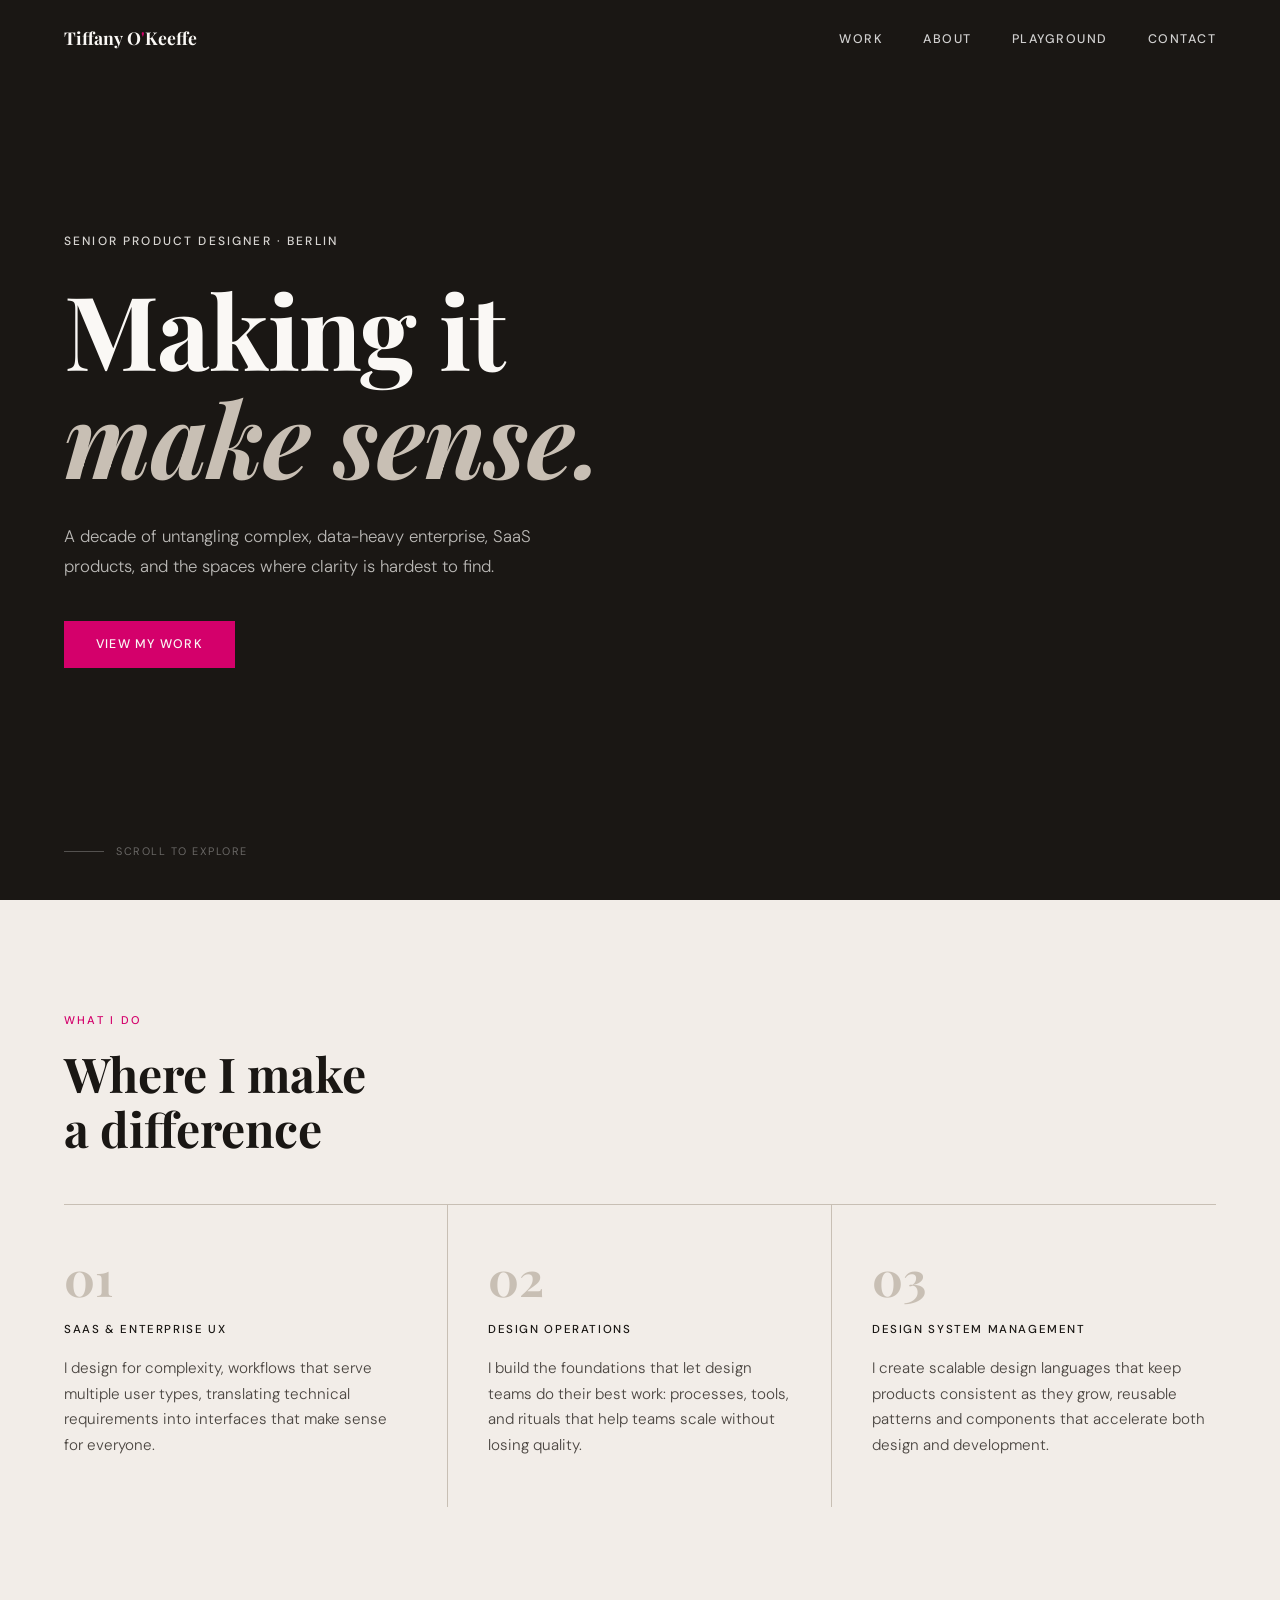
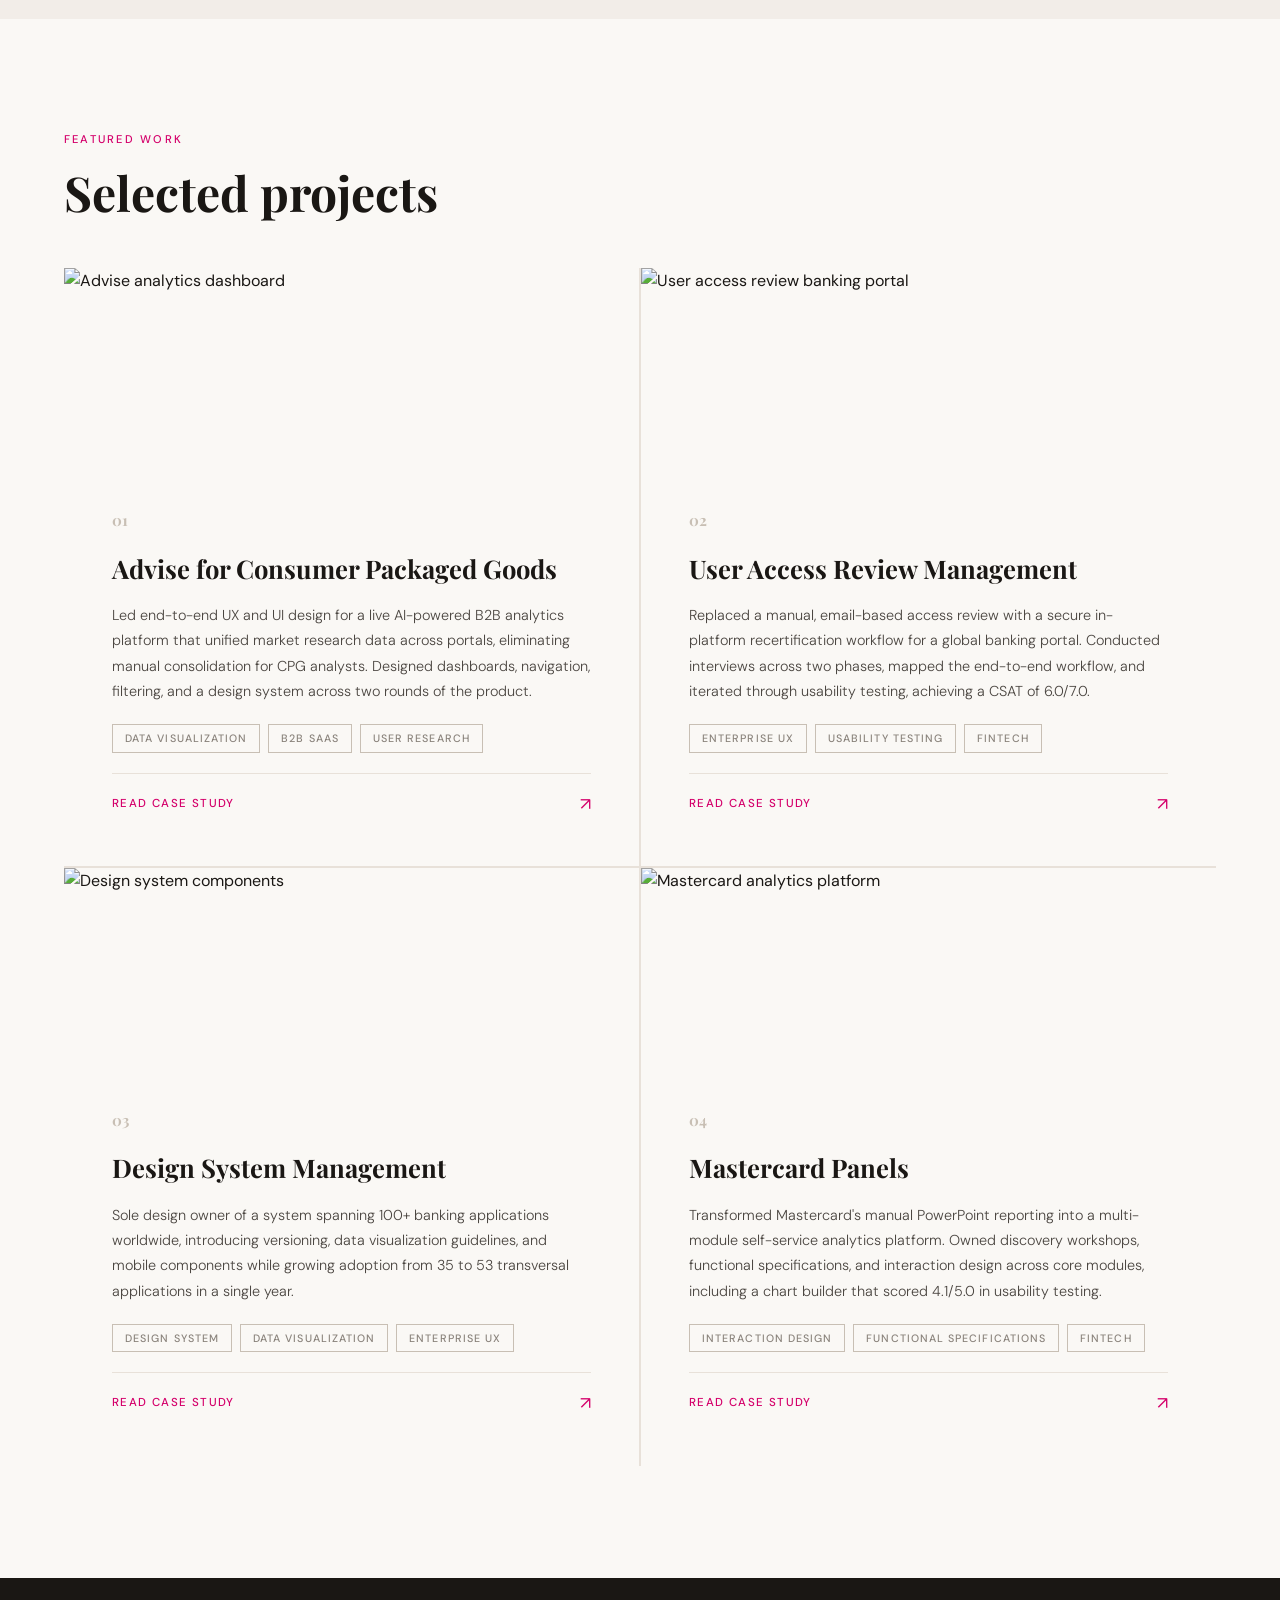
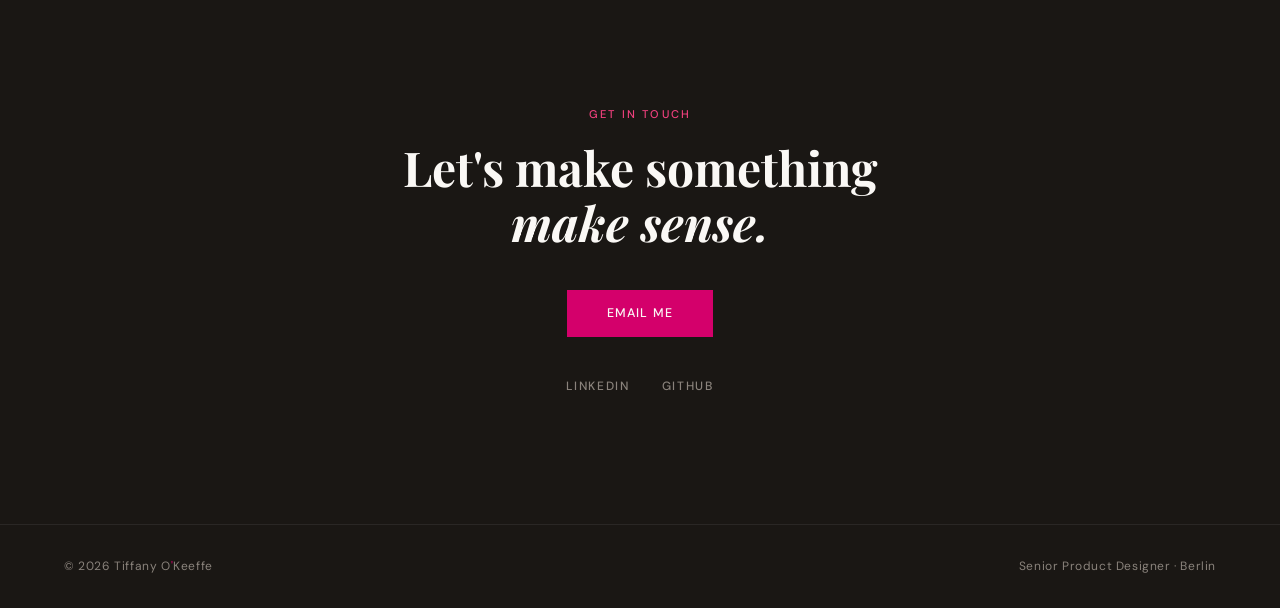
==== index.html @ 88d94d85 "Add files via upload parent level pages" ====
<!DOCTYPE html>
<html lang="en">
<head>
  <meta charset="UTF-8" />
  <meta name="viewport" content="width=device-width, initial-scale=1.0" />
  <title>Tiffany O'Keeffe | Senior Product Designer</title>
  <meta name="description" content="Senior Product Designer based in Berlin. A decade of untangling complex enterprise and SaaS products , fintech, design systems, and enterprise UX." />
  <meta name="keywords" content="product designer, UX designer, Berlin, fintech, design systems, enterprise UX, SaaS" />

  <link rel="preconnect" href="https://fonts.googleapis.com" />
  <link rel="preconnect" href="https://fonts.gstatic.com" crossorigin />
  <link href="https://fonts.googleapis.com/css2?family=Playfair+Display:ital,wght@0,700;1,700&family=DM+Sans:wght@300;400;500&display=swap" rel="stylesheet" />

  <style>
    :root {
      --greige: #f2ede8;
      --greige-mid: #e8e1d9;
      --greige-dark: #c8bfb4;
      --ink: #1a1714;
      --ink-soft: #4a4540;
      --ink-muted: #8a837c;
      --pink: #d4006b;
      --pink-dark: #b3005a;
      --pink-light: #f0407e;
      --white: #faf8f5;
    }

    *, *::before, *::after { box-sizing: border-box; margin: 0; padding: 0; }
    html { scroll-behavior: smooth; }

    body {
      font-family: 'DM Sans', sans-serif;
      background: var(--white);
      color: var(--ink);
      font-size: 16px;
      line-height: 1.6;
      overflow-x: hidden;
    }

    /* NAV */
    nav {
      position: fixed;
      top: 0; left: 0; right: 0;
      z-index: 100;
      display: flex;
      justify-content: space-between;
      align-items: center;
      padding: 1.5rem 4rem;
      transition: background 0.4s ease, padding 0.4s ease, border-color 0.4s ease;
    }
    nav.scrolled {
      background: rgba(250, 248, 245, 0.95);
      backdrop-filter: blur(12px);
      padding: 1rem 4rem;
      border-bottom: 1px solid var(--greige-mid);
    }
    .nav-logo {
      font-family: 'Playfair Display', serif;
      font-size: 1.1rem;
      font-weight: 700;
      color: var(--white);
      text-decoration: none;
      transition: color 0.4s ease;
    }
    nav.scrolled .nav-logo { color: var(--ink); }
    .nav-links { display: flex; gap: 2.5rem; list-style: none; }
    .nav-links a {
      font-size: 0.78rem;
      font-weight: 500;
      letter-spacing: 0.12em;
      text-transform: uppercase;
      color: rgba(255,255,255,0.8);
      text-decoration: none;
      transition: color 0.4s ease;
    }
    nav.scrolled .nav-links a { color: var(--ink-soft); }
    .nav-links a:hover { color: var(--pink) !important; }

    /* HERO */
    .hero {
      position: relative;
      height: 100vh;
      min-height: 600px;
      display: flex;
      align-items: center;
      overflow: hidden;
    }
    .hero { background: #1a1714; }
    .hero-content {
      position: relative;
      z-index: 2;
      padding: 0 4rem;
      max-width: 900px;
    }
    .hero-eyebrow {
      font-size: 0.75rem;
      font-weight: 500;
      letter-spacing: 0.18em;
      text-transform: uppercase;
      color: rgba(250, 248, 245, 0.85);
      margin-bottom: 1.5rem;
      opacity: 0;
      animation: fadeUp 0.8s ease 0.3s forwards;
    }
    .hero-title {
      font-family: 'Playfair Display', serif;
      font-size: clamp(3.5rem, 8vw, 7rem);
      font-weight: 700;
      line-height: 1.05;
      color: var(--white);
      letter-spacing: -0.01em;
      margin-bottom: 2rem;
      opacity: 0;
      animation: fadeUp 0.8s ease 0.5s forwards;
    }
    .hero-title em { font-style: italic; color: var(--greige-dark); }
    .hero-subtitle {
      font-size: 1.05rem;
      font-weight: 300;
      color: rgba(250, 248, 245, 0.72);
      max-width: 520px;
      line-height: 1.75;
      opacity: 0;
      animation: fadeUp 0.8s ease 0.7s forwards;
    }
    .hero-cta {
      display: inline-block;
      margin-top: 2.5rem;
      padding: 0.85rem 2rem;
      background: var(--pink);
      color: var(--white);
      font-size: 0.78rem;
      font-weight: 500;
      letter-spacing: 0.1em;
      text-transform: uppercase;
      text-decoration: none;
      transition: background 0.2s ease, transform 0.2s ease;
      opacity: 0;
      animation: fadeUp 0.8s ease 0.9s forwards;
    }
    .hero-cta:hover { background: var(--pink-dark); transform: scale(1.02); }
    .hero-scroll {
      position: absolute;
      bottom: 2.5rem;
      left: 4rem;
      z-index: 2;
      display: flex;
      align-items: center;
      gap: 0.75rem;
      font-size: 0.68rem;
      letter-spacing: 0.14em;
      text-transform: uppercase;
      color: rgba(255,255,255,0.35);
      opacity: 0;
      animation: fadeIn 1s ease 1.4s forwards;
    }
    .hero-scroll::before {
      content: '';
      display: block;
      width: 40px;
      height: 1px;
      background: rgba(255,255,255,0.25);
    }

    /* SHARED */
    .section-label {
      font-size: 0.7rem;
      font-weight: 500;
      letter-spacing: 0.2em;
      text-transform: uppercase;
      color: var(--pink);
      margin-bottom: 1rem;
    }
    .section-title {
      font-family: 'Playfair Display', serif;
      font-size: clamp(2rem, 4vw, 3rem);
      font-weight: 700;
      line-height: 1.15;
      color: var(--ink);
      margin-bottom: 3rem;
    }

    /* SERVICES */
    .services { background: var(--greige); padding: 7rem 4rem; }
    .services-inner { max-width: 1200px; margin: 0 auto; }
    .services-grid {
      display: grid;
      grid-template-columns: repeat(3, 1fr);
      border-top: 1px solid var(--greige-dark);
    }
    .service-item {
      padding: 3rem 2.5rem 3rem 0;
      border-right: 1px solid var(--greige-dark);
    }
    .service-item:last-child { border-right: none; padding-right: 0; }
    .service-item:not(:first-child) { padding-left: 2.5rem; }
    .service-number {
      font-family: 'Playfair Display', serif;
      font-size: 3rem;
      font-weight: 700;
      color: var(--greige-dark);
      line-height: 1;
      margin-bottom: 1.25rem;
    }
    .service-name {
      font-size: 0.72rem;
      font-weight: 500;
      letter-spacing: 0.14em;
      text-transform: uppercase;
      color: var(--ink);
      margin-bottom: 1rem;
    }
    .service-desc {
      font-size: 0.95rem;
      color: var(--ink-soft);
      line-height: 1.7;
      font-weight: 300;
    }

    .cs-image {
      width: 100%;
      height: 220px;
      overflow: hidden;
      margin: -3rem -3rem 0 -3rem;
      width: calc(100% + 6rem);
    }
    .cs-image img {
      width: 100%;
      height: 100%;
      object-fit: cover;
      display: block;
      transition: transform 0.5s ease;
    }
    .case-study:hover .cs-image img { transform: scale(1.04); }

    /* WORK */
    .work { background: var(--white); padding: 7rem 4rem; }
    .work-inner { max-width: 1200px; margin: 0 auto; }
    .work-grid {
      display: grid;
      grid-template-columns: repeat(2, 1fr);
      gap: 2px;
      background: var(--greige-mid);
    }
    .case-study {
      background: var(--white);
      padding: 3rem;
      display: flex;
      flex-direction: column;
      gap: 1.25rem;
      text-decoration: none;
      color: inherit;
      opacity: 0;
      transform: translateY(28px);
      transition: opacity 0.55s ease, transform 0.55s ease, background 0.25s ease;
    }
    .case-study.visible { opacity: 1; transform: translateY(0); }
    .case-study:hover { background: var(--greige); }
    .case-study:hover .cs-arrow { transform: translate(4px, -4px); }
    .cs-index {
      font-family: 'Playfair Display', serif;
      font-size: 0.95rem;
      color: var(--greige-dark);
      font-weight: 700;
    }
    .cs-title {
      font-family: 'Playfair Display', serif;
      font-size: 1.6rem;
      font-weight: 700;
      line-height: 1.2;
      color: var(--ink);
    }
    .cs-desc {
      font-size: 0.9rem;
      color: var(--ink-soft);
      line-height: 1.75;
      font-weight: 300;
      flex: 1;
    }
    .cs-tags { display: flex; flex-wrap: wrap; gap: 0.5rem; }
    .cs-tag {
      font-size: 0.67rem;
      font-weight: 500;
      letter-spacing: 0.1em;
      text-transform: uppercase;
      color: var(--ink-muted);
      border: 1px solid var(--greige-dark);
      padding: 0.3rem 0.75rem;
    }
    .cs-footer {
      display: flex;
      justify-content: space-between;
      align-items: center;
      padding-top: 1rem;
      border-top: 1px solid var(--greige-mid);
    }
    .cs-cta {
      font-size: 0.72rem;
      font-weight: 500;
      letter-spacing: 0.12em;
      text-transform: uppercase;
      color: var(--pink);
    }
    .cs-arrow {
      font-size: 1.1rem;
      color: var(--pink);
      transition: transform 0.2s ease;
    }

    /* CONTACT */
    .contact {
      background: var(--ink);
      color: var(--white);
      text-align: center;
      padding: 8rem 4rem;
    }
    .contact .section-label { color: var(--pink-light); }
    .contact .section-title { color: var(--white); max-width: 600px; margin: 1rem auto 2.5rem; }
    .contact-btn {
      display: inline-block;
      padding: 0.85rem 2.5rem;
      background: var(--pink);
      color: var(--white);
      font-size: 0.78rem;
      font-weight: 500;
      letter-spacing: 0.1em;
      text-transform: uppercase;
      text-decoration: none;
      margin: 0 auto 2.5rem;
      display: block;
      width: fit-content;
      transition: background 0.2s ease, transform 0.2s ease;
    }
    .contact-btn:hover { background: var(--pink-dark); transform: scale(1.02); }
    .contact-links { display: flex; justify-content: center; gap: 2rem; }
    .contact-link {
      font-size: 0.75rem;
      font-weight: 500;
      letter-spacing: 0.14em;
      text-transform: uppercase;
      color: var(--ink-muted);
      text-decoration: none;
      transition: color 0.2s;
    }
    .contact-link:hover { color: var(--pink); }

    /* FOOTER */
    footer {
      background: var(--ink);
      border-top: 1px solid rgba(255,255,255,0.07);
      padding: 2rem 4rem;
      display: flex;
      justify-content: space-between;
      align-items: center;
    }
    footer p { font-size: 0.75rem; color: var(--ink-muted); letter-spacing: 0.05em; }

    /* ANIMATIONS */
    @keyframes fadeUp {
      from { opacity: 0; transform: translateY(24px); }
      to   { opacity: 1; transform: translateY(0); }
    }
    @keyframes fadeIn {
      from { opacity: 0; }
      to   { opacity: 1; }
    }

    /* RESPONSIVE */
    @media (max-width: 900px) {
      .hero-image img, .hero-image video { height: 280px; object-fit: cover; }
      .img-grid-2,
      .img-grid-3,
      .project-img-side { grid-template-columns: 1fr !important; }

      nav { padding: 1.25rem 2rem; background: rgba(250,248,245,0.97); }
      nav .nav-logo { color: var(--ink) !important; }
      nav .nav-hamburger span { background: var(--ink) !important; }
      nav.scrolled { padding: 0.9rem 2rem; }
      .hero-content { padding: 0 2rem; }
      .hero-scroll { left: 2rem; }
      .services { padding: 5rem 2rem; }
      .services-grid { grid-template-columns: 1fr; }
      .service-item { border-right: none; border-bottom: 1px solid var(--greige-dark); padding: 2.5rem 0; }
      .service-item:not(:first-child) { padding-left: 0; }
      .work { padding: 5rem 2rem; }
      .work-grid { grid-template-columns: 1fr; }
      .contact { padding: 5rem 2rem; }
      footer { padding: 1.5rem 2rem; }
    }

    /* HAMBURGER */
    .nav-hamburger {
      display: none;
      flex-direction: column;
      gap: 5px;
      cursor: pointer;
      padding: 0.5rem;
      background: none;
      border: none;
      z-index: 201;
    }
    .nav-hamburger span {
      display: block;
      width: 24px;
      height: 2px;
      background: var(--white);
      transition: all 0.3s ease;
    }
    nav.scrolled .nav-hamburger span { background: var(--ink); }
    .nav-hamburger.open span:nth-child(1) { transform: translateY(7px) rotate(45deg); }
    .nav-hamburger.open span:nth-child(2) { opacity: 0; }
    .nav-hamburger.open span:nth-child(3) { transform: translateY(-7px) rotate(-45deg); }
    @media (max-width: 900px) {
      .nav-hamburger { display: flex; }
      .nav-links {
  display: none !important;
  position: fixed;
  top: 0; left: 0;
  width: 100vw;
  height: 100vh;
  background: var(--white);
  flex-direction: column;
  align-items: center;
  justify-content: center;
  gap: 2.5rem;
  z-index: 200;
  overflow: hidden;
}
      .nav-links.open { display: flex !important; }
      .nav-links a { font-size: 1.2rem !important; color: var(--ink) !important; letter-spacing: 0.1em; }
    }

  </style>
</head>
<body>

  <nav id="nav">
    <a href="/" class="nav-logo">Tiffany O<span style="color: var(--pink);">'</span>Keeffe</a>
    <ul class="nav-links">
      <li><a href="#work">Work</a></li>
      <li><a href="about.html">About</a></li>
      <li><a href="playground.html">Playground</a></li>
      <li><a href="#contact">Contact</a></li>
    </ul>
    <button class="nav-hamburger" id="hamburger" aria-label="Menu">
      <span></span>
      <span></span>
      <span></span>
    </button>
  </nav>

  <section class="hero" id="hero">
    <video autoplay muted loop playsinline id="hero-video" style="position:absolute;inset:0;width:100%;height:100%;object-fit:cover;opacity:0.45;"></video>
    <div class="hero-content">
      <p class="hero-eyebrow">Senior Product Designer · Berlin</p>
      <h1 class="hero-title">Making it<br><em>make sense.</em></h1>
      <p class="hero-subtitle">A decade of untangling complex, data-heavy enterprise, SaaS products, and the spaces where clarity is hardest to find.</p>
      <a href="#work" class="hero-cta">View my work</a>
    </div>
    <div class="hero-scroll">Scroll to explore</div>
  </section>

  <section class="services">
    <div class="services-inner">
      <p class="section-label">What I do</p>
      <h2 class="section-title">Where I make<br>a difference</h2>
      <div class="services-grid">
        <div class="service-item">
          <div class="service-number">01</div>
          <div class="service-name">SaaS &amp; Enterprise UX</div>
          <p class="service-desc">I design for complexity, workflows that serve multiple user types, translating technical requirements into interfaces that make sense for everyone.</p>
        </div>
        <div class="service-item">
          <div class="service-number">02</div>
          <div class="service-name">Design Operations</div>
          <p class="service-desc">I build the foundations that let design teams do their best work: processes, tools, and rituals that help teams scale without losing quality.</p>
        </div>
        <div class="service-item">
          <div class="service-number">03</div>
          <div class="service-name">Design System Management</div>
          <p class="service-desc">I create scalable design languages that keep products consistent as they grow, reusable patterns and components that accelerate both design and development.</p>
        </div>
      </div>
    </div>
  </section>

  <section class="work" id="work">
    <div class="work-inner">
      <p class="section-label">Featured work</p>
      <h2 class="section-title">Selected projects</h2>
      <div class="work-grid">

        <a href="work/advise.html" class="case-study">
          <div class="cs-image"><img src="images/cs-advise2.png" alt="Advise analytics dashboard" /></div>
          <span class="cs-index">01</span>
          <h3 class="cs-title">Advise for Consumer Packaged Goods</h3>
          <p class="cs-desc">Led end-to-end UX and UI design for a live AI-powered B2B analytics platform that unified market research data across portals, eliminating manual consolidation for CPG analysts. Designed dashboards, navigation, filtering, and a design system across two rounds of the product.</p>
          <div class="cs-tags">
            <span class="cs-tag">Data Visualization</span>
            <span class="cs-tag">B2B SaaS</span>
            <span class="cs-tag">User research</span>
          </div>
          <div class="cs-footer">
            <span class="cs-cta">Read case study</span>
            <span class="cs-arrow">↗</span>
          </div>
        </a>

        <a href="work/access-review.html" class="case-study">
          <div class="cs-image"><img src="images/cs-uam.png" alt="User access review banking portal" /></div>
          <span class="cs-index">02</span>
          <h3 class="cs-title">User Access Review Management</h3>
          <p class="cs-desc">Replaced a manual, email-based access review with a secure in-platform recertification workflow for a global banking portal. Conducted interviews across two phases, mapped the end-to-end workflow, and iterated through usability testing, achieving a CSAT of 6.0/7.0.</p>
          <div class="cs-tags">
            <span class="cs-tag">Enterprise UX</span>
            <span class="cs-tag">Usability Testing</span>
            <span class="cs-tag">Fintech</span>
          </div>
          <div class="cs-footer">
            <span class="cs-cta">Read case study</span>
            <span class="cs-arrow">↗</span>
          </div>
        </a>

        <a href="work/design-system.html" class="case-study">
          <div class="cs-image"><img src="images/cs-dsm.png" alt="Design system components" /></div>
          <span class="cs-index">03</span>
          <h3 class="cs-title">Design System Management</h3>
          <p class="cs-desc">Sole design owner of a system spanning 100+ banking applications worldwide, introducing versioning, data visualization guidelines, and mobile components while growing adoption from 35 to 53 transversal applications in a single year.</p>
          <div class="cs-tags">
            <span class="cs-tag">Design System</span>
            <span class="cs-tag">Data Visualization</span>
            <span class="cs-tag">Enterprise UX</span>
          </div>
          <div class="cs-footer">
            <span class="cs-cta">Read case study</span>
            <span class="cs-arrow">↗</span>
          </div>
        </a>

        <a href="work/mastercard.html" class="case-study">
          <div class="cs-image"><img src="images/cs-panels.png" alt="Mastercard analytics platform" /></div>
          <span class="cs-index">04</span>
          <h3 class="cs-title">Mastercard Panels</h3>
          <p class="cs-desc">Transformed Mastercard's manual PowerPoint reporting into a multi-module self-service analytics platform. Owned discovery workshops, functional specifications, and interaction design across core modules, including a chart builder that scored 4.1/5.0 in usability testing.</p>
          <div class="cs-tags">
            <span class="cs-tag">Interaction Design</span>
            <span class="cs-tag">Functional Specifications</span>
            <span class="cs-tag">Fintech</span>
          </div>
          <div class="cs-footer">
            <span class="cs-cta">Read case study</span>
            <span class="cs-arrow">↗</span>
          </div>
        </a>

      </div>
    </div>
  </section>

  <section class="contact" id="contact">
    <p class="section-label">Get in touch</p>
    <h2 class="section-title">Let's make something<br><em>make sense.</em></h2>
    <a href="mailto:hello@tiffanyokeeffe.com" class="contact-btn">Email me</a>
    <div class="contact-links">
      <a href="https://linkedin.com/in/tiffanyokeeffe" class="contact-link" target="_blank">LinkedIn</a>
      <a href="https://github.com/tiffymoon" class="contact-link" target="_blank">GitHub</a>
    </div>
  </section>

  <footer>
    <p>© 2026 Tiffany O<span style="color: var(--pink);">'</span>Keeffe</p>
    <p>Senior Product Designer · Berlin</p>
  </footer>

  <script>
    const video = document.getElementById('hero-video');
    video.src = 'videos/hero.mp4';

    const nav = document.getElementById('nav');
    function updateNav() {
      nav.classList.toggle('scrolled', window.scrollY > 60);
    }
    window.addEventListener('scroll', updateNav, { passive: true });
    updateNav();

    const observer = new IntersectionObserver((entries) => {
      entries.forEach((entry, i) => {
        if (entry.isIntersecting) {
          setTimeout(() => entry.target.classList.add('visible'), i * 150);
          observer.unobserve(entry.target);
        }
      });
    }, { threshold: 0.05, rootMargin: '0px 0px -30px 0px' });

    document.querySelectorAll('.case-study').forEach(el => observer.observe(el));

    const hamburger = document.getElementById('hamburger');
    const navLinksList = document.querySelector('.nav-links');
    if (hamburger) {
      hamburger.addEventListener('click', () => {
        hamburger.classList.toggle('open');
        navLinksList.classList.toggle('open');
      });
      navLinksList.querySelectorAll('a').forEach(link => {
        link.addEventListener('click', () => {
          hamburger.classList.remove('open');
          navLinksList.classList.remove('open');
        });
      });
    }
  </script>

</body>
</html>
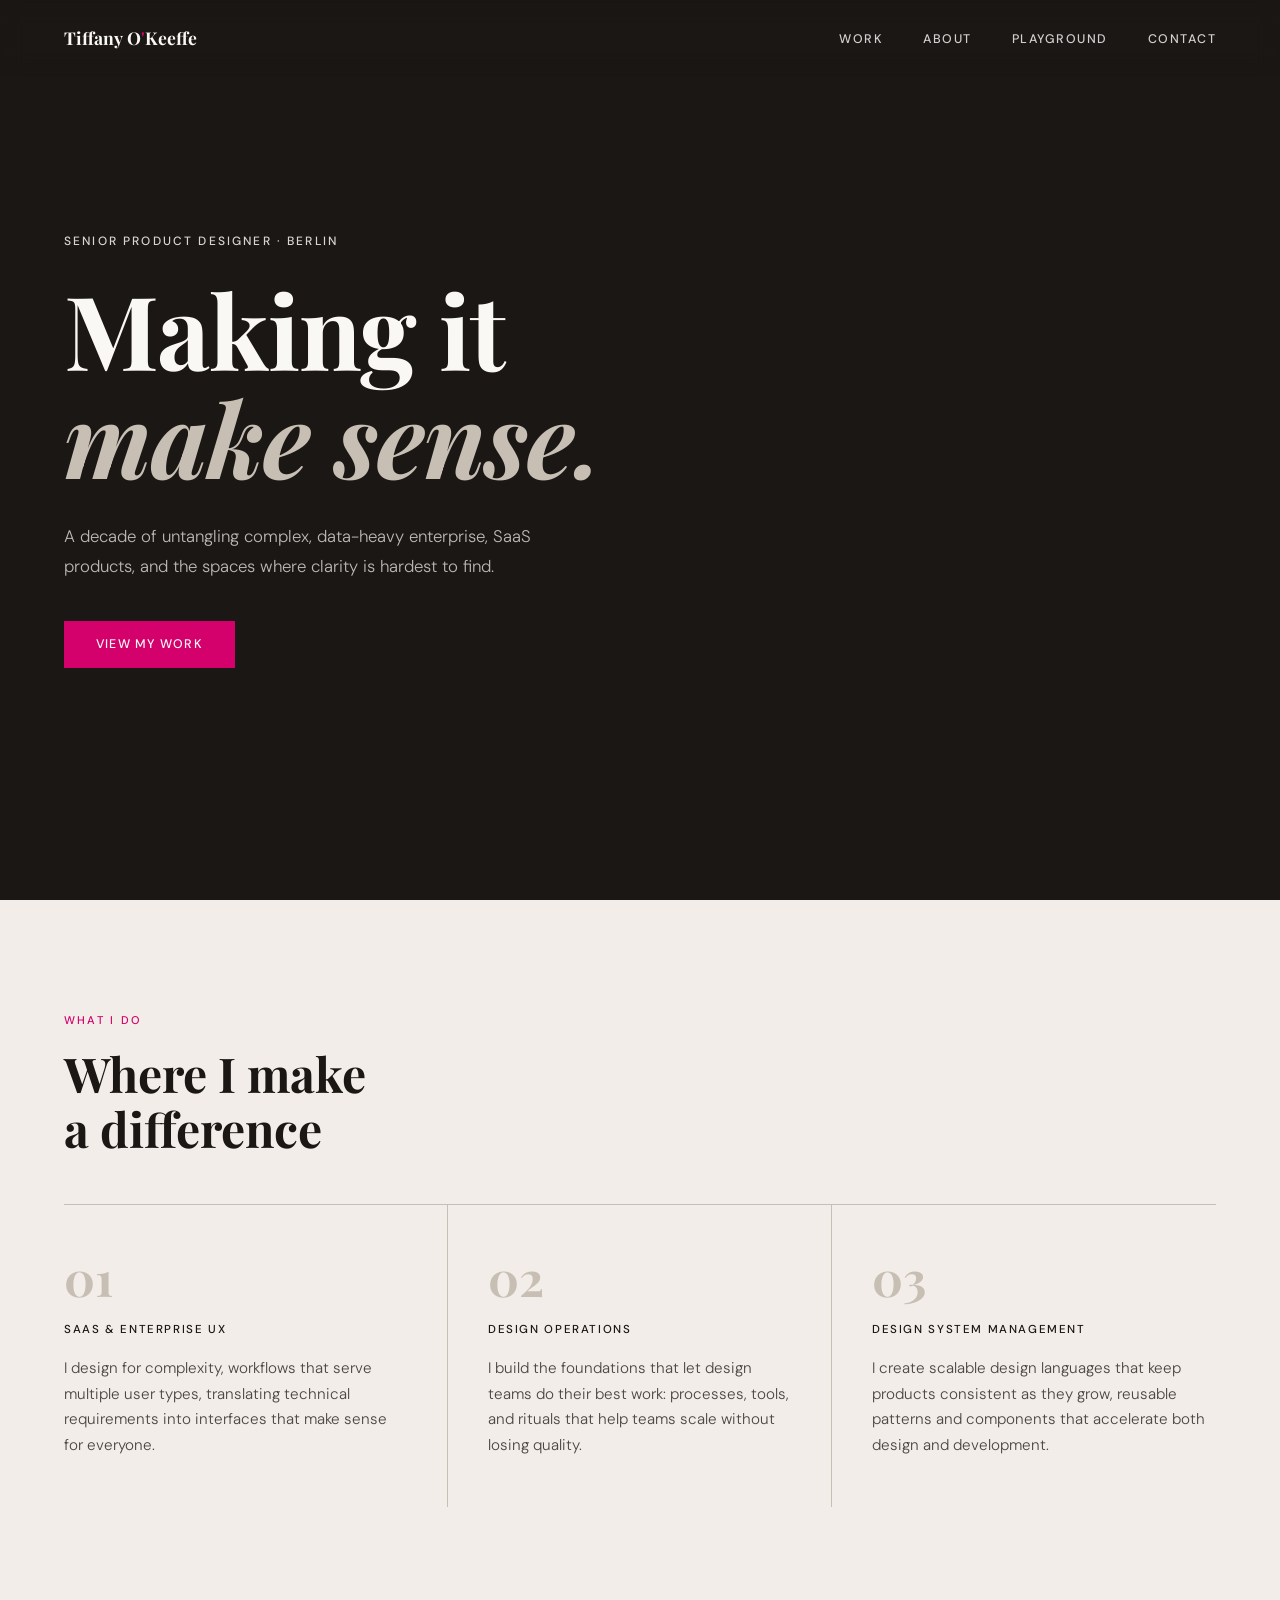
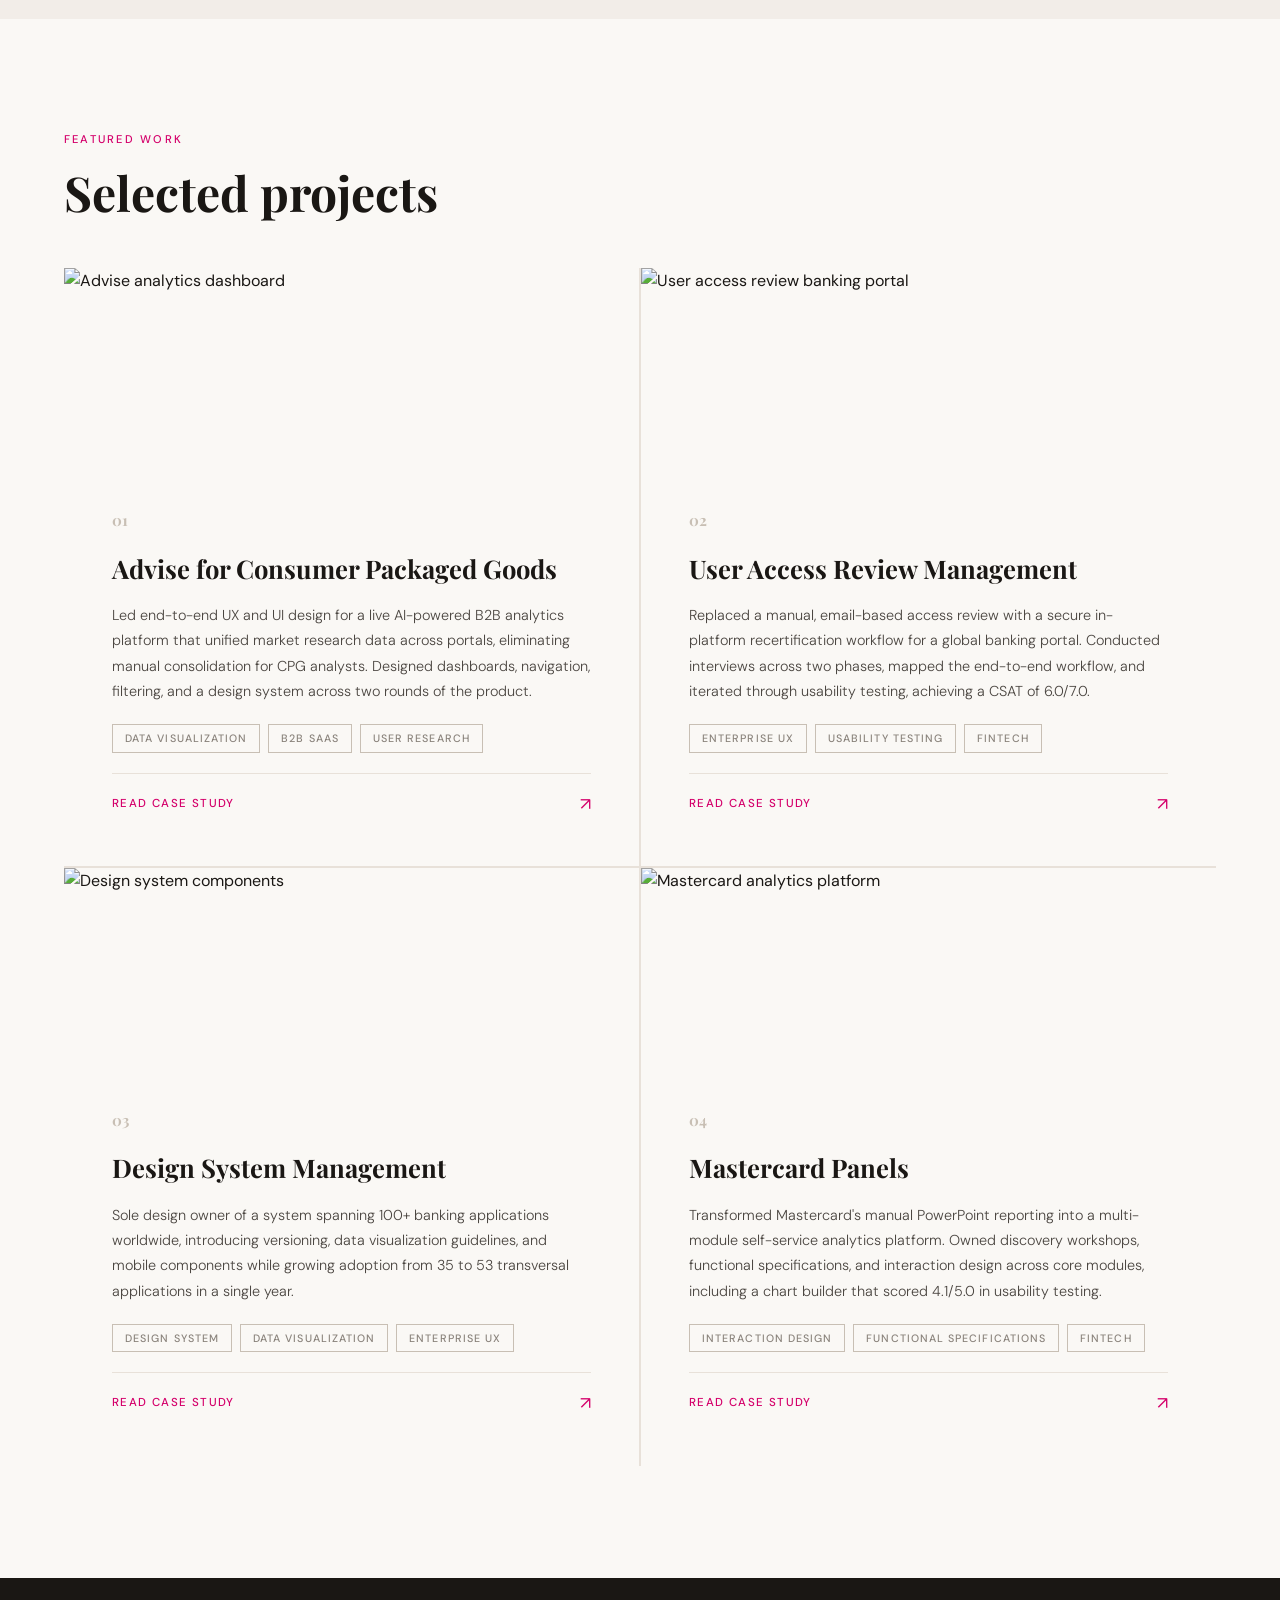
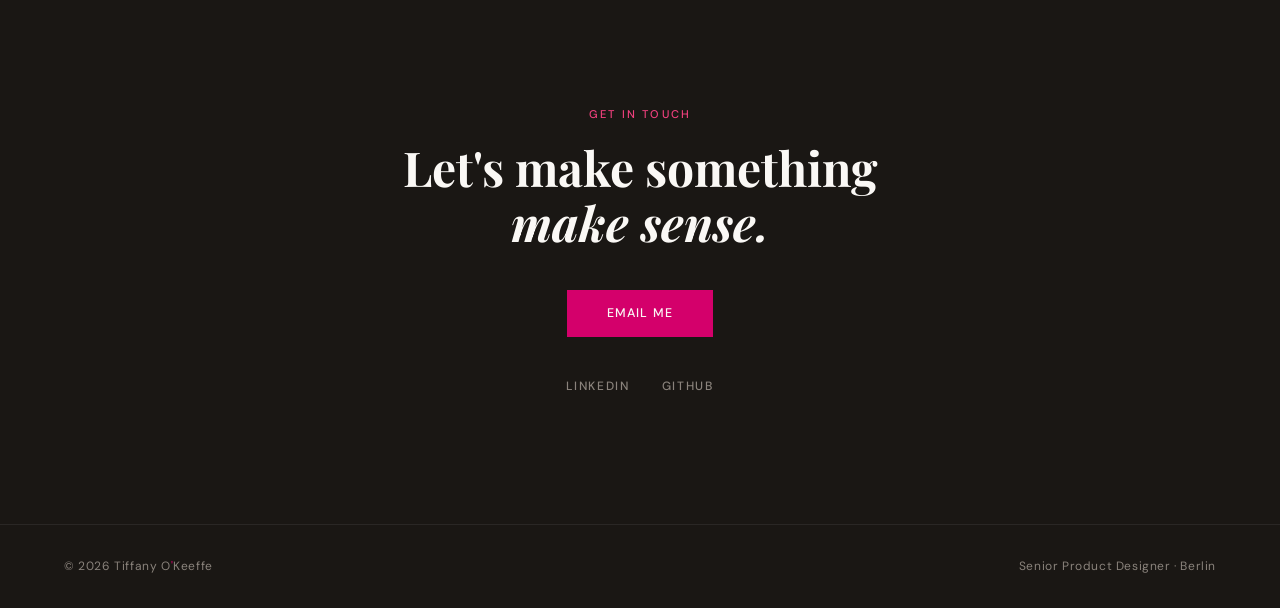
==== commit a2c6fd7e: "shared CSS" ====
--- a/index.html
+++ b/index.html
@@ -1,615 +1,196 @@
-<!DOCTYPE html>
-<html lang="en">
-<head>
-  <meta charset="UTF-8" />
-  <meta name="viewport" content="width=device-width, initial-scale=1.0" />
-  <title>Tiffany O'Keeffe | Senior Product Designer</title>
-  <meta name="description" content="Senior Product Designer based in Berlin. A decade of untangling complex enterprise and SaaS products , fintech, design systems, and enterprise UX." />
-  <meta name="keywords" content="product designer, UX designer, Berlin, fintech, design systems, enterprise UX, SaaS" />
+  <!DOCTYPE html>
+  <html lang="en">
+  <head>
+    <meta charset="UTF-8" />
+    <meta name="viewport" content="width=device-width, initial-scale=1.0" />
+    <title>Tiffany O'Keeffe | Senior Product Designer | SAAS, Fintech, Design Systems</title>
+    <meta name="description" content="Senior Product Designer based in Berlin. A decade of untangling complex enterprise and SaaS products , fintech, design systems, and enterprise UX." />
+    <meta name="keywords" content="product designer, UX designer, Berlin, fintech, design systems, enterprise UX, SaaS" />
 
-  <link rel="preconnect" href="https://fonts.googleapis.com" />
-  <link rel="preconnect" href="https://fonts.gstatic.com" crossorigin />
-  <link href="https://fonts.googleapis.com/css2?family=Playfair+Display:ital,wght@0,700;1,700&family=DM+Sans:wght@300;400;500&display=swap" rel="stylesheet" />
+    <link rel="preconnect" href="https://fonts.googleapis.com" />
+    <link rel="preconnect" href="https://fonts.gstatic.com" crossorigin />
+    <link href="https://fonts.googleapis.com/css2?family=Playfair+Display:ital,wght@0,700;1,700&family=DM+Sans:wght@300;400;500&display=swap" rel="stylesheet" />
+    <link rel="stylesheet" href="css/style.css">
+    
+  </head>
+  <body>
 
-  <style>
-    :root {
-      --greige: #f2ede8;
-      --greige-mid: #e8e1d9;
-      --greige-dark: #c8bfb4;
-      --ink: #1a1714;
-      --ink-soft: #4a4540;
-      --ink-muted: #8a837c;
-      --pink: #d4006b;
-      --pink-dark: #b3005a;
-      --pink-light: #f0407e;
-      --white: #faf8f5;
-    }
+    <nav id="nav" class="transparent">
+      <a href="/" class="nav-logo">Tiffany O<span style="color: var(--pink);">'</span>Keeffe</a>
+      <ul class="nav-links">
+        <li><a href="#work">Work</a></li>
+        <li><a href="about.html">About</a></li>
+        <li><a href="playground.html">Playground</a></li>
+        <li><a href="#contact">Contact</a></li>
+      </ul>
+      <button class="nav-hamburger" id="hamburger" aria-label="Menu">
+        <span></span>
+        <span></span>
+        <span></span>
+      </button>
+    </nav>
 
-    *, *::before, *::after { box-sizing: border-box; margin: 0; padding: 0; }
-    html { scroll-behavior: smooth; }
+    <section class="hero" id="hero">
+      <video autoplay muted loop playsinline id="hero-video" style="position:absolute;inset:0;width:100%;height:100%;object-fit:cover;opacity:0.45;"></video>
+      <div class="hero-content">
+        <p class="hero-eyebrow">Senior Product Designer · Berlin</p>
+        <h1 class="hero-title">Making it<br><em>make sense.</em></h1>
+        <p class="hero-subtitle">A decade of untangling complex, data-heavy enterprise, SaaS products, and the spaces where clarity is hardest to find.</p>
+        <a href="#work" class="hero-cta">View my work</a>
+      </div>
+    </section>
 
-    body {
-      font-family: 'DM Sans', sans-serif;
-      background: var(--white);
-      color: var(--ink);
-      font-size: 16px;
-      line-height: 1.6;
-      overflow-x: hidden;
-    }
-
-    /* NAV */
-    nav {
-      position: fixed;
-      top: 0; left: 0; right: 0;
-      z-index: 100;
-      display: flex;
-      justify-content: space-between;
-      align-items: center;
-      padding: 1.5rem 4rem;
-      transition: background 0.4s ease, padding 0.4s ease, border-color 0.4s ease;
-    }
-    nav.scrolled {
-      background: rgba(250, 248, 245, 0.95);
-      backdrop-filter: blur(12px);
-      padding: 1rem 4rem;
-      border-bottom: 1px solid var(--greige-mid);
-    }
-    .nav-logo {
-      font-family: 'Playfair Display', serif;
-      font-size: 1.1rem;
-      font-weight: 700;
-      color: var(--white);
-      text-decoration: none;
-      transition: color 0.4s ease;
-    }
-    nav.scrolled .nav-logo { color: var(--ink); }
-    .nav-links { display: flex; gap: 2.5rem; list-style: none; }
-    .nav-links a {
-      font-size: 0.78rem;
-      font-weight: 500;
-      letter-spacing: 0.12em;
-      text-transform: uppercase;
-      color: rgba(255,255,255,0.8);
-      text-decoration: none;
-      transition: color 0.4s ease;
-    }
-    nav.scrolled .nav-links a { color: var(--ink-soft); }
-    .nav-links a:hover { color: var(--pink) !important; }
-
-    /* HERO */
-    .hero {
-      position: relative;
-      height: 100vh;
-      min-height: 600px;
-      display: flex;
-      align-items: center;
-      overflow: hidden;
-    }
-    .hero { background: #1a1714; }
-    .hero-content {
-      position: relative;
-      z-index: 2;
-      padding: 0 4rem;
-      max-width: 900px;
-    }
-    .hero-eyebrow {
-      font-size: 0.75rem;
-      font-weight: 500;
-      letter-spacing: 0.18em;
-      text-transform: uppercase;
-      color: rgba(250, 248, 245, 0.85);
-      margin-bottom: 1.5rem;
-      opacity: 0;
-      animation: fadeUp 0.8s ease 0.3s forwards;
-    }
-    .hero-title {
-      font-family: 'Playfair Display', serif;
-      font-size: clamp(3.5rem, 8vw, 7rem);
-      font-weight: 700;
-      line-height: 1.05;
-      color: var(--white);
-      letter-spacing: -0.01em;
-      margin-bottom: 2rem;
-      opacity: 0;
-      animation: fadeUp 0.8s ease 0.5s forwards;
-    }
-    .hero-title em { font-style: italic; color: var(--greige-dark); }
-    .hero-subtitle {
-      font-size: 1.05rem;
-      font-weight: 300;
-      color: rgba(250, 248, 245, 0.72);
-      max-width: 520px;
-      line-height: 1.75;
-      opacity: 0;
-      animation: fadeUp 0.8s ease 0.7s forwards;
-    }
-    .hero-cta {
-      display: inline-block;
-      margin-top: 2.5rem;
-      padding: 0.85rem 2rem;
-      background: var(--pink);
-      color: var(--white);
-      font-size: 0.78rem;
-      font-weight: 500;
-      letter-spacing: 0.1em;
-      text-transform: uppercase;
-      text-decoration: none;
-      transition: background 0.2s ease, transform 0.2s ease;
-      opacity: 0;
-      animation: fadeUp 0.8s ease 0.9s forwards;
-    }
-    .hero-cta:hover { background: var(--pink-dark); transform: scale(1.02); }
-    .hero-scroll {
-      position: absolute;
-      bottom: 2.5rem;
-      left: 4rem;
-      z-index: 2;
-      display: flex;
-      align-items: center;
-      gap: 0.75rem;
-      font-size: 0.68rem;
-      letter-spacing: 0.14em;
-      text-transform: uppercase;
-      color: rgba(255,255,255,0.35);
-      opacity: 0;
-      animation: fadeIn 1s ease 1.4s forwards;
-    }
-    .hero-scroll::before {
-      content: '';
-      display: block;
-      width: 40px;
-      height: 1px;
-      background: rgba(255,255,255,0.25);
-    }
-
-    /* SHARED */
-    .section-label {
-      font-size: 0.7rem;
-      font-weight: 500;
-      letter-spacing: 0.2em;
-      text-transform: uppercase;
-      color: var(--pink);
-      margin-bottom: 1rem;
-    }
-    .section-title {
-      font-family: 'Playfair Display', serif;
-      font-size: clamp(2rem, 4vw, 3rem);
-      font-weight: 700;
-      line-height: 1.15;
-      color: var(--ink);
-      margin-bottom: 3rem;
-    }
-
-    /* SERVICES */
-    .services { background: var(--greige); padding: 7rem 4rem; }
-    .services-inner { max-width: 1200px; margin: 0 auto; }
-    .services-grid {
-      display: grid;
-      grid-template-columns: repeat(3, 1fr);
-      border-top: 1px solid var(--greige-dark);
-    }
-    .service-item {
-      padding: 3rem 2.5rem 3rem 0;
-      border-right: 1px solid var(--greige-dark);
-    }
-    .service-item:last-child { border-right: none; padding-right: 0; }
-    .service-item:not(:first-child) { padding-left: 2.5rem; }
-    .service-number {
-      font-family: 'Playfair Display', serif;
-      font-size: 3rem;
-      font-weight: 700;
-      color: var(--greige-dark);
-      line-height: 1;
-      margin-bottom: 1.25rem;
-    }
-    .service-name {
-      font-size: 0.72rem;
-      font-weight: 500;
-      letter-spacing: 0.14em;
-      text-transform: uppercase;
-      color: var(--ink);
-      margin-bottom: 1rem;
-    }
-    .service-desc {
-      font-size: 0.95rem;
-      color: var(--ink-soft);
-      line-height: 1.7;
-      font-weight: 300;
-    }
-
-    .cs-image {
-      width: 100%;
-      height: 220px;
-      overflow: hidden;
-      margin: -3rem -3rem 0 -3rem;
-      width: calc(100% + 6rem);
-    }
-    .cs-image img {
-      width: 100%;
-      height: 100%;
-      object-fit: cover;
-      display: block;
-      transition: transform 0.5s ease;
-    }
-    .case-study:hover .cs-image img { transform: scale(1.04); }
-
-    /* WORK */
-    .work { background: var(--white); padding: 7rem 4rem; }
-    .work-inner { max-width: 1200px; margin: 0 auto; }
-    .work-grid {
-      display: grid;
-      grid-template-columns: repeat(2, 1fr);
-      gap: 2px;
-      background: var(--greige-mid);
-    }
-    .case-study {
-      background: var(--white);
-      padding: 3rem;
-      display: flex;
-      flex-direction: column;
-      gap: 1.25rem;
-      text-decoration: none;
-      color: inherit;
-      opacity: 0;
-      transform: translateY(28px);
-      transition: opacity 0.55s ease, transform 0.55s ease, background 0.25s ease;
-    }
-    .case-study.visible { opacity: 1; transform: translateY(0); }
-    .case-study:hover { background: var(--greige); }
-    .case-study:hover .cs-arrow { transform: translate(4px, -4px); }
-    .cs-index {
-      font-family: 'Playfair Display', serif;
-      font-size: 0.95rem;
-      color: var(--greige-dark);
-      font-weight: 700;
-    }
-    .cs-title {
-      font-family: 'Playfair Display', serif;
-      font-size: 1.6rem;
-      font-weight: 700;
-      line-height: 1.2;
-      color: var(--ink);
-    }
-    .cs-desc {
-      font-size: 0.9rem;
-      color: var(--ink-soft);
-      line-height: 1.75;
-      font-weight: 300;
-      flex: 1;
-    }
-    .cs-tags { display: flex; flex-wrap: wrap; gap: 0.5rem; }
-    .cs-tag {
-      font-size: 0.67rem;
-      font-weight: 500;
-      letter-spacing: 0.1em;
-      text-transform: uppercase;
-      color: var(--ink-muted);
-      border: 1px solid var(--greige-dark);
-      padding: 0.3rem 0.75rem;
-    }
-    .cs-footer {
-      display: flex;
-      justify-content: space-between;
-      align-items: center;
-      padding-top: 1rem;
-      border-top: 1px solid var(--greige-mid);
-    }
-    .cs-cta {
-      font-size: 0.72rem;
-      font-weight: 500;
-      letter-spacing: 0.12em;
-      text-transform: uppercase;
-      color: var(--pink);
-    }
-    .cs-arrow {
-      font-size: 1.1rem;
-      color: var(--pink);
-      transition: transform 0.2s ease;
-    }
-
-    /* CONTACT */
-    .contact {
-      background: var(--ink);
-      color: var(--white);
-      text-align: center;
-      padding: 8rem 4rem;
-    }
-    .contact .section-label { color: var(--pink-light); }
-    .contact .section-title { color: var(--white); max-width: 600px; margin: 1rem auto 2.5rem; }
-    .contact-btn {
-      display: inline-block;
-      padding: 0.85rem 2.5rem;
-      background: var(--pink);
-      color: var(--white);
-      font-size: 0.78rem;
-      font-weight: 500;
-      letter-spacing: 0.1em;
-      text-transform: uppercase;
-      text-decoration: none;
-      margin: 0 auto 2.5rem;
-      display: block;
-      width: fit-content;
-      transition: background 0.2s ease, transform 0.2s ease;
-    }
-    .contact-btn:hover { background: var(--pink-dark); transform: scale(1.02); }
-    .contact-links { display: flex; justify-content: center; gap: 2rem; }
-    .contact-link {
-      font-size: 0.75rem;
-      font-weight: 500;
-      letter-spacing: 0.14em;
-      text-transform: uppercase;
-      color: var(--ink-muted);
-      text-decoration: none;
-      transition: color 0.2s;
-    }
-    .contact-link:hover { color: var(--pink); }
-
-    /* FOOTER */
-    footer {
-      background: var(--ink);
-      border-top: 1px solid rgba(255,255,255,0.07);
-      padding: 2rem 4rem;
-      display: flex;
-      justify-content: space-between;
-      align-items: center;
-    }
-    footer p { font-size: 0.75rem; color: var(--ink-muted); letter-spacing: 0.05em; }
-
-    /* ANIMATIONS */
-    @keyframes fadeUp {
-      from { opacity: 0; transform: translateY(24px); }
-      to   { opacity: 1; transform: translateY(0); }
-    }
-    @keyframes fadeIn {
-      from { opacity: 0; }
-      to   { opacity: 1; }
-    }
-
-    /* RESPONSIVE */
-    @media (max-width: 900px) {
-      .hero-image img, .hero-image video { height: 280px; object-fit: cover; }
-      .img-grid-2,
-      .img-grid-3,
-      .project-img-side { grid-template-columns: 1fr !important; }
-
-      nav { padding: 1.25rem 2rem; background: rgba(250,248,245,0.97); }
-      nav .nav-logo { color: var(--ink) !important; }
-      nav .nav-hamburger span { background: var(--ink) !important; }
-      nav.scrolled { padding: 0.9rem 2rem; }
-      .hero-content { padding: 0 2rem; }
-      .hero-scroll { left: 2rem; }
-      .services { padding: 5rem 2rem; }
-      .services-grid { grid-template-columns: 1fr; }
-      .service-item { border-right: none; border-bottom: 1px solid var(--greige-dark); padding: 2.5rem 0; }
-      .service-item:not(:first-child) { padding-left: 0; }
-      .work { padding: 5rem 2rem; }
-      .work-grid { grid-template-columns: 1fr; }
-      .contact { padding: 5rem 2rem; }
-      footer { padding: 1.5rem 2rem; }
-    }
-
-    /* HAMBURGER */
-    .nav-hamburger {
-      display: none;
-      flex-direction: column;
-      gap: 5px;
-      cursor: pointer;
-      padding: 0.5rem;
-      background: none;
-      border: none;
-      z-index: 201;
-    }
-    .nav-hamburger span {
-      display: block;
-      width: 24px;
-      height: 2px;
-      background: var(--white);
-      transition: all 0.3s ease;
-    }
-    nav.scrolled .nav-hamburger span { background: var(--ink); }
-    .nav-hamburger.open span:nth-child(1) { transform: translateY(7px) rotate(45deg); }
-    .nav-hamburger.open span:nth-child(2) { opacity: 0; }
-    .nav-hamburger.open span:nth-child(3) { transform: translateY(-7px) rotate(-45deg); }
-    @media (max-width: 900px) {
-      .nav-hamburger { display: flex; }
-      .nav-links {
-  display: none !important;
-  position: fixed;
-  top: 0; left: 0;
-  width: 100vw;
-  height: 100vh;
-  background: var(--white);
-  flex-direction: column;
-  align-items: center;
-  justify-content: center;
-  gap: 2.5rem;
-  z-index: 200;
-  overflow: hidden;
-}
-      .nav-links.open { display: flex !important; }
-      .nav-links a { font-size: 1.2rem !important; color: var(--ink) !important; letter-spacing: 0.1em; }
-    }
-
-  </style>
-</head>
-<body>
-
-  <nav id="nav">
-    <a href="/" class="nav-logo">Tiffany O<span style="color: var(--pink);">'</span>Keeffe</a>
-    <ul class="nav-links">
-      <li><a href="#work">Work</a></li>
-      <li><a href="about.html">About</a></li>
-      <li><a href="playground.html">Playground</a></li>
-      <li><a href="#contact">Contact</a></li>
-    </ul>
-    <button class="nav-hamburger" id="hamburger" aria-label="Menu">
-      <span></span>
-      <span></span>
-      <span></span>
-    </button>
-  </nav>
-
-  <section class="hero" id="hero">
-    <video autoplay muted loop playsinline id="hero-video" style="position:absolute;inset:0;width:100%;height:100%;object-fit:cover;opacity:0.45;"></video>
-    <div class="hero-content">
-      <p class="hero-eyebrow">Senior Product Designer · Berlin</p>
-      <h1 class="hero-title">Making it<br><em>make sense.</em></h1>
-      <p class="hero-subtitle">A decade of untangling complex, data-heavy enterprise, SaaS products, and the spaces where clarity is hardest to find.</p>
-      <a href="#work" class="hero-cta">View my work</a>
-    </div>
-    <div class="hero-scroll">Scroll to explore</div>
-  </section>
-
-  <section class="services">
-    <div class="services-inner">
-      <p class="section-label">What I do</p>
-      <h2 class="section-title">Where I make<br>a difference</h2>
-      <div class="services-grid">
-        <div class="service-item">
-          <div class="service-number">01</div>
-          <div class="service-name">SaaS &amp; Enterprise UX</div>
-          <p class="service-desc">I design for complexity, workflows that serve multiple user types, translating technical requirements into interfaces that make sense for everyone.</p>
-        </div>
-        <div class="service-item">
-          <div class="service-number">02</div>
-          <div class="service-name">Design Operations</div>
-          <p class="service-desc">I build the foundations that let design teams do their best work: processes, tools, and rituals that help teams scale without losing quality.</p>
-        </div>
-        <div class="service-item">
-          <div class="service-number">03</div>
-          <div class="service-name">Design System Management</div>
-          <p class="service-desc">I create scalable design languages that keep products consistent as they grow, reusable patterns and components that accelerate both design and development.</p>
+    <section class="services">
+      <div class="services-inner">
+        <p class="section-label">What I do</p>
+        <h2 class="section-title">Where I make<br>a difference</h2>
+        <div class="services-grid">
+          <div class="service-item">
+            <div class="service-number">01</div>
+            <div class="service-name">SaaS &amp; Enterprise UX</div>
+            <p class="service-desc">I design for complexity, workflows that serve multiple user types, translating technical requirements into interfaces that make sense for everyone.</p>
+          </div>
+          <div class="service-item">
+            <div class="service-number">02</div>
+            <div class="service-name">Design Operations</div>
+            <p class="service-desc">I build the foundations that let design teams do their best work: processes, tools, and rituals that help teams scale without losing quality.</p>
+          </div>
+          <div class="service-item">
+            <div class="service-number">03</div>
+            <div class="service-name">Design System Management</div>
+            <p class="service-desc">I create scalable design languages that keep products consistent as they grow, reusable patterns and components that accelerate both design and development.</p>
+          </div>
         </div>
       </div>
-    </div>
-  </section>
+    </section>
 
-  <section class="work" id="work">
-    <div class="work-inner">
-      <p class="section-label">Featured work</p>
-      <h2 class="section-title">Selected projects</h2>
-      <div class="work-grid">
+    <section class="work" id="work">
+      <div class="work-inner">
+        <p class="section-label">Featured work</p>
+        <h2 class="section-title">Selected projects</h2>
+        <div class="work-grid">
 
-        <a href="work/advise.html" class="case-study">
-          <div class="cs-image"><img src="images/cs-advise2.png" alt="Advise analytics dashboard" /></div>
-          <span class="cs-index">01</span>
-          <h3 class="cs-title">Advise for Consumer Packaged Goods</h3>
-          <p class="cs-desc">Led end-to-end UX and UI design for a live AI-powered B2B analytics platform that unified market research data across portals, eliminating manual consolidation for CPG analysts. Designed dashboards, navigation, filtering, and a design system across two rounds of the product.</p>
-          <div class="cs-tags">
-            <span class="cs-tag">Data Visualization</span>
-            <span class="cs-tag">B2B SaaS</span>
-            <span class="cs-tag">User research</span>
-          </div>
-          <div class="cs-footer">
-            <span class="cs-cta">Read case study</span>
-            <span class="cs-arrow">↗</span>
-          </div>
-        </a>
+          <a href="work/advise.html" class="case-study">
+            <div class="cs-image"><img src="images/cs-advise2.png" alt="Advise analytics dashboard" /></div>
+            <span class="cs-index">01</span>
+            <h3 class="cs-card-title">Advise for Consumer Packaged Goods</h3>
+            <p class="cs-desc">Led end-to-end UX and UI design for a live AI-powered B2B analytics platform that unified market research data across portals, eliminating manual consolidation for CPG analysts. Designed dashboards, navigation, filtering, and a design system across two rounds of the product.</p>
+            <div class="cs-tags">
+              <span class="cs-tag">Data Visualization</span>
+              <span class="cs-tag">B2B SaaS</span>
+              <span class="cs-tag">User research</span>
+            </div>
+            <div class="cs-footer">
+              <span class="cs-cta">Read case study</span>
+              <span class="cs-arrow">↗</span>
+            </div>
+          </a>
 
-        <a href="work/access-review.html" class="case-study">
-          <div class="cs-image"><img src="images/cs-uam.png" alt="User access review banking portal" /></div>
-          <span class="cs-index">02</span>
-          <h3 class="cs-title">User Access Review Management</h3>
-          <p class="cs-desc">Replaced a manual, email-based access review with a secure in-platform recertification workflow for a global banking portal. Conducted interviews across two phases, mapped the end-to-end workflow, and iterated through usability testing, achieving a CSAT of 6.0/7.0.</p>
-          <div class="cs-tags">
-            <span class="cs-tag">Enterprise UX</span>
-            <span class="cs-tag">Usability Testing</span>
-            <span class="cs-tag">Fintech</span>
-          </div>
-          <div class="cs-footer">
-            <span class="cs-cta">Read case study</span>
-            <span class="cs-arrow">↗</span>
-          </div>
-        </a>
+          <a href="work/access-review.html" class="case-study">
+            <div class="cs-image"><img src="images/cs-uam.png" alt="User access review banking portal" /></div>
+            <span class="cs-index">02</span>
+            <h3 class="cs-card-title">User Access Review Management</h3>
+            <p class="cs-desc">Replaced a manual, email-based access review with a secure in-platform recertification workflow for a global banking portal. Conducted interviews across two phases, mapped the end-to-end workflow, and iterated through usability testing, achieving a CSAT of 6.0/7.0.</p>
+            <div class="cs-tags">
+              <span class="cs-tag">Enterprise UX</span>
+              <span class="cs-tag">Usability Testing</span>
+              <span class="cs-tag">Fintech</span>
+            </div>
+            <div class="cs-footer">
+              <span class="cs-cta">Read case study</span>
+              <span class="cs-arrow">↗</span>
+            </div>
+          </a>
 
-        <a href="work/design-system.html" class="case-study">
-          <div class="cs-image"><img src="images/cs-dsm.png" alt="Design system components" /></div>
-          <span class="cs-index">03</span>
-          <h3 class="cs-title">Design System Management</h3>
-          <p class="cs-desc">Sole design owner of a system spanning 100+ banking applications worldwide, introducing versioning, data visualization guidelines, and mobile components while growing adoption from 35 to 53 transversal applications in a single year.</p>
-          <div class="cs-tags">
-            <span class="cs-tag">Design System</span>
-            <span class="cs-tag">Data Visualization</span>
-            <span class="cs-tag">Enterprise UX</span>
-          </div>
-          <div class="cs-footer">
-            <span class="cs-cta">Read case study</span>
-            <span class="cs-arrow">↗</span>
-          </div>
-        </a>
+          <a href="work/design-system.html" class="case-study">
+            <div class="cs-image"><img src="images/cs-dsm.png" alt="Design system components" /></div>
+            <span class="cs-index">03</span>
+            <h3 class="cs-card-title">Design System Management</h3>
+            <p class="cs-desc">Sole design owner of a system spanning 100+ banking applications worldwide, introducing versioning, data visualization guidelines, and mobile components while growing adoption from 35 to 53 transversal applications in a single year.</p>
+            <div class="cs-tags">
+              <span class="cs-tag">Design System</span>
+              <span class="cs-tag">Data Visualization</span>
+              <span class="cs-tag">Enterprise UX</span>
+            </div>
+            <div class="cs-footer">
+              <span class="cs-cta">Read case study</span>
+              <span class="cs-arrow">↗</span>
+            </div>
+          </a>
 
-        <a href="work/mastercard.html" class="case-study">
-          <div class="cs-image"><img src="images/cs-panels.png" alt="Mastercard analytics platform" /></div>
-          <span class="cs-index">04</span>
-          <h3 class="cs-title">Mastercard Panels</h3>
-          <p class="cs-desc">Transformed Mastercard's manual PowerPoint reporting into a multi-module self-service analytics platform. Owned discovery workshops, functional specifications, and interaction design across core modules, including a chart builder that scored 4.1/5.0 in usability testing.</p>
-          <div class="cs-tags">
-            <span class="cs-tag">Interaction Design</span>
-            <span class="cs-tag">Functional Specifications</span>
-            <span class="cs-tag">Fintech</span>
-          </div>
-          <div class="cs-footer">
-            <span class="cs-cta">Read case study</span>
-            <span class="cs-arrow">↗</span>
-          </div>
-        </a>
+          <a href="work/mastercard.html" class="case-study">
+            <div class="cs-image"><img src="images/cs-panels.png" alt="Mastercard analytics platform" /></div>
+            <span class="cs-index">04</span>
+            <h3 class="cs-card-title">Mastercard Panels</h3>
+            <p class="cs-desc">Transformed Mastercard's manual PowerPoint reporting into a multi-module self-service analytics platform. Owned discovery workshops, functional specifications, and interaction design across core modules, including a chart builder that scored 4.1/5.0 in usability testing.</p>
+            <div class="cs-tags">
+              <span class="cs-tag">Interaction Design</span>
+              <span class="cs-tag">Functional Specifications</span>
+              <span class="cs-tag">Fintech</span>
+            </div>
+            <div class="cs-footer">
+              <span class="cs-cta">Read case study</span>
+              <span class="cs-arrow">↗</span>
+            </div>
+          </a>
+          
 
+        </div>
       </div>
-    </div>
-  </section>
+    </section>
 
-  <section class="contact" id="contact">
-    <p class="section-label">Get in touch</p>
-    <h2 class="section-title">Let's make something<br><em>make sense.</em></h2>
-    <a href="mailto:hello@tiffanyokeeffe.com" class="contact-btn">Email me</a>
-    <div class="contact-links">
-      <a href="https://linkedin.com/in/tiffanyokeeffe" class="contact-link" target="_blank">LinkedIn</a>
-      <a href="https://github.com/tiffymoon" class="contact-link" target="_blank">GitHub</a>
-    </div>
-  </section>
+    <section class="contact" id="contact">
+      <p class="section-label">Get in touch</p>
+      <h2 class="section-title">Let's make something<br><em>make sense.</em></h2>
+      <a href="mailto:hello@tiffanyokeeffe.com" class="contact-btn">Email me</a>
+      <div class="contact-links">
+        <a href="https://linkedin.com/in/tiffanyokeeffe" class="contact-link" target="_blank">LinkedIn</a>
+        <a href="https://github.com/tiffymoon" class="contact-link" target="_blank">GitHub</a>
+      </div>
+    </section>
 
-  <footer>
-    <p>© 2026 Tiffany O<span style="color: var(--pink);">'</span>Keeffe</p>
-    <p>Senior Product Designer · Berlin</p>
-  </footer>
+    <footer>
+      <p>© 2026 Tiffany O<span style="color: var(--pink);">'</span>Keeffe</p>
+      <p>Senior Product Designer · Berlin</p>
+    </footer>
 
-  <script>
-    const video = document.getElementById('hero-video');
-    video.src = 'videos/hero.mp4';
+    <script>
+      const video = document.getElementById('hero-video');
+      video.src = 'videos/hero.mp4';
 
-    const nav = document.getElementById('nav');
-    function updateNav() {
-      nav.classList.toggle('scrolled', window.scrollY > 60);
-    }
-    window.addEventListener('scroll', updateNav, { passive: true });
-    updateNav();
+      const nav = document.getElementById('nav');
+      function updateNav() {
+        nav.classList.toggle('scrolled', window.scrollY > 60);
+      }
+      window.addEventListener('scroll', updateNav, { passive: true });
+      updateNav();
 
-    const observer = new IntersectionObserver((entries) => {
-      entries.forEach((entry, i) => {
-        if (entry.isIntersecting) {
-          setTimeout(() => entry.target.classList.add('visible'), i * 150);
-          observer.unobserve(entry.target);
-        }
-      });
-    }, { threshold: 0.05, rootMargin: '0px 0px -30px 0px' });
+      const observer = new IntersectionObserver((entries) => {
+        entries.forEach((entry, i) => {
+          if (entry.isIntersecting) {
+            setTimeout(() => entry.target.classList.add('visible'), i * 150);
+            observer.unobserve(entry.target);
+          }
+        });
+      }, { threshold: 0.05, rootMargin: '0px 0px -30px 0px' });
 
-    document.querySelectorAll('.case-study').forEach(el => observer.observe(el));
+      document.querySelectorAll('.case-study').forEach(el => observer.observe(el));
 
-    const hamburger = document.getElementById('hamburger');
-    const navLinksList = document.querySelector('.nav-links');
-    if (hamburger) {
-      hamburger.addEventListener('click', () => {
-        hamburger.classList.toggle('open');
-        navLinksList.classList.toggle('open');
-      });
-      navLinksList.querySelectorAll('a').forEach(link => {
-        link.addEventListener('click', () => {
-          hamburger.classList.remove('open');
-          navLinksList.classList.remove('open');
+      const hamburger = document.getElementById('hamburger');
+      const navLinksList = document.querySelector('.nav-links');
+      if (hamburger) {
+        hamburger.addEventListener('click', () => {
+          hamburger.classList.toggle('open');
+          navLinksList.classList.toggle('open');
         });
-      });
-    }
-  </script>
+        navLinksList.querySelectorAll('a').forEach(link => {
+          link.addEventListener('click', () => {
+            hamburger.classList.remove('open');
+            navLinksList.classList.remove('open');
+          });
+        });
+      }
+    </script>
 
-</body>
-</html>+  </body>
+  </html>
--- a/css/style.css
+++ b/css/style.css
@@ -0,0 +1,359 @@
+@import url('https://fonts.googleapis.com/css2?family=Playfair+Display:ital,wght@0,700;1,700&family=DM+Sans:wght@300;400;500&display=swap');
+
+:root {
+  --greige:      #f2ede8;
+  --greige-mid:  #e8e1d9;
+  --greige-dark: #c8bfb4;
+  --ink:         #1a1714;
+  --ink-soft:    #4a4540;
+  --ink-muted:   #8a837c;
+  --pink:        #d4006b;
+  --pink-dark:   #b3005a;
+  --pink-light:  #f0407e;
+  --white:       #faf8f5;
+}
+
+*, *::before, *::after { box-sizing: border-box; margin: 0; padding: 0; }
+html { scroll-behavior: smooth; }
+body {
+  font-family: 'DM Sans', sans-serif;
+  background: var(--white);
+  color: var(--ink);
+  font-size: 16px;
+  line-height: 1.6;
+  overflow-x: hidden;
+}
+
+/* NAV standard */
+nav {
+  position: fixed; top: 0; left: 0; right: 0; z-index: 100;
+  display: flex; justify-content: space-between; align-items: center;
+  padding: 1.5rem 4rem;
+  background: rgba(250, 248, 245, 0.95);
+  backdrop-filter: blur(12px);
+  border-bottom: 1px solid var(--greige-mid);
+}
+.nav-logo { font-family: 'Playfair Display', serif; font-size: 1.1rem; font-weight: 700; color: var(--ink); text-decoration: none; }
+.nav-links { display: flex; gap: 2.5rem; list-style: none; }
+.nav-links a { font-size: 0.78rem; font-weight: 500; letter-spacing: 0.12em; text-transform: uppercase; color: var(--ink-soft); text-decoration: none; transition: color 0.2s; }
+.nav-links a:hover, .nav-links a.active { color: var(--pink); }
+
+/* NAV transparent (index only) */
+nav.transparent { background: transparent; border-bottom-color: transparent; transition: background 0.4s ease, padding 0.4s ease, border-color 0.4s ease; }
+nav.transparent .nav-logo { color: var(--white); transition: color 0.4s ease; }
+nav.transparent .nav-links a { color: rgba(255,255,255,0.8); transition: color 0.4s ease; }
+nav.transparent.scrolled { background: rgba(250, 248, 245, 0.95); backdrop-filter: blur(12px); padding: 1rem 4rem; border-bottom: 1px solid var(--greige-mid); }
+nav.transparent.scrolled .nav-logo { color: var(--ink); }
+nav.transparent.scrolled .nav-links a { color: var(--ink-soft); }
+.nav-links a:hover { color: var(--pink) !important; }
+
+/* Hamburger */
+.nav-hamburger { display: none; flex-direction: column; gap: 5px; cursor: pointer; padding: 0.5rem; background: none; border: none; z-index: 201; }
+.nav-hamburger span { display: block; width: 24px; height: 2px; background: var(--ink); transition: all 0.3s ease; }
+nav.transparent .nav-hamburger span { background: var(--white); }
+nav.transparent.scrolled .nav-hamburger span { background: var(--ink); }
+.nav-hamburger.open span:nth-child(1) { transform: translateY(7px) rotate(45deg); }
+.nav-hamburger.open span:nth-child(2) { opacity: 0; }
+.nav-hamburger.open span:nth-child(3) { transform: translateY(-7px) rotate(-45deg); }
+
+/* Footer */
+footer { background: var(--ink); border-top: 1px solid rgba(255,255,255,0.07); padding: 2rem 4rem; display: flex; justify-content: space-between; align-items: center; }
+footer p { font-size: 0.75rem; color: var(--ink-muted); letter-spacing: 0.05em; }
+
+/* Shared */
+.section-label { font-size: 0.7rem; font-weight: 500; letter-spacing: 0.2em; text-transform: uppercase; color: var(--pink); margin-bottom: 1rem; }
+.section-title { font-family: 'Playfair Display', serif; font-size: clamp(2rem, 4vw, 3rem); font-weight: 700; line-height: 1.15; color: var(--ink); margin-bottom: 3rem; }
+.btn { display: inline-block; padding: 0.85rem 2rem; background: var(--pink); color: var(--white); font-size: 0.78rem; font-weight: 500; letter-spacing: 0.1em; text-transform: uppercase; text-decoration: none; white-space: nowrap; transition: background 0.2s ease, transform 0.2s ease; flex-shrink: 0; }
+.btn:hover { background: var(--pink-dark); transform: scale(1.02); }
+
+/* Animations */
+@keyframes fadeUp { from { opacity: 0; transform: translateY(24px); } to { opacity: 1; transform: translateY(0); } }
+@keyframes fadeIn { from { opacity: 0; } to { opacity: 1; } }
+.fade-up { opacity: 0; transform: translateY(20px); transition: opacity 0.55s ease, transform 0.55s ease; }
+.fade-up.visible { opacity: 1; transform: translateY(0); }
+
+/* ── INDEX ── */
+.hero { position: relative; height: 100vh; min-height: 600px; display: flex; align-items: center; overflow: hidden; background: #1a1714; }
+.hero-content { position: relative; z-index: 2; padding: 0 4rem; max-width: 900px; }
+.hero-eyebrow { font-size: 0.75rem; font-weight: 500; letter-spacing: 0.18em; text-transform: uppercase; color: rgba(250,248,245,0.85); margin-bottom: 1.5rem; opacity: 0; animation: fadeUp 0.8s ease 0.3s forwards; }
+.hero-title { font-family: 'Playfair Display', serif; font-size: clamp(3.5rem, 8vw, 7rem); font-weight: 700; line-height: 1.05; color: var(--white); letter-spacing: -0.01em; margin-bottom: 2rem; opacity: 0; animation: fadeUp 0.8s ease 0.5s forwards; }
+.hero-title em { font-style: italic; color: var(--greige-dark); }
+.hero-subtitle { font-size: 1.05rem; font-weight: 300; color: rgba(250,248,245,0.72); max-width: 520px; line-height: 1.75; opacity: 0; animation: fadeUp 0.8s ease 0.7s forwards; }
+.hero-cta { display: inline-block; margin-top: 2.5rem; padding: 0.85rem 2rem; background: var(--pink); color: var(--white); font-size: 0.78rem; font-weight: 500; letter-spacing: 0.1em; text-transform: uppercase; text-decoration: none; transition: background 0.2s ease, transform 0.2s ease; opacity: 0; animation: fadeUp 0.8s ease 0.9s forwards; }
+.hero-cta:hover { background: var(--pink-dark); transform: scale(1.02); }
+.hero-scroll { position: absolute; bottom: 2.5rem; left: 4rem; z-index: 2; display: flex; align-items: center; gap: 0.75rem; font-size: 0.68rem; letter-spacing: 0.14em; text-transform: uppercase; color: rgba(255,255,255,0.35); opacity: 0; animation: fadeIn 1s ease 1.4s forwards; }
+.hero-scroll::before { content: ''; display: block; width: 40px; height: 1px; background: rgba(255,255,255,0.25); }
+.services { background: var(--greige); padding: 7rem 4rem; }
+.services-inner { max-width: 1200px; margin: 0 auto; }
+.services-grid { display: grid; grid-template-columns: repeat(3, 1fr); border-top: 1px solid var(--greige-dark); }
+.service-item { padding: 3rem 2.5rem 3rem 0; border-right: 1px solid var(--greige-dark); }
+.service-item:last-child { border-right: none; padding-right: 0; }
+.service-item:not(:first-child) { padding-left: 2.5rem; }
+.service-number { font-family: 'Playfair Display', serif; font-size: 3rem; font-weight: 700; color: var(--greige-dark); line-height: 1; margin-bottom: 1.25rem; }
+.service-name { font-size: 0.72rem; font-weight: 500; letter-spacing: 0.14em; text-transform: uppercase; color: var(--ink); margin-bottom: 1rem; }
+.service-desc { font-size: 0.95rem; color: var(--ink-soft); line-height: 1.7; font-weight: 300; }
+.work { background: var(--white); padding: 7rem 4rem; }
+.work-inner { max-width: 1200px; margin: 0 auto; }
+.work-grid { display: grid; grid-template-columns: repeat(2, 1fr); gap: 2px; background: var(--greige-mid); }
+.case-study { background: var(--white); padding: 3rem; display: flex; flex-direction: column; gap: 1.25rem; text-decoration: none; color: inherit; opacity: 0; transform: translateY(28px); transition: opacity 0.55s ease, transform 0.55s ease, background 0.25s ease; }
+.case-study.visible { opacity: 1; transform: translateY(0); }
+.case-study:hover { background: var(--greige); }
+.case-study:hover .cs-arrow { transform: translate(4px, -4px); }
+.cs-image { width: calc(100% + 6rem); height: 220px; overflow: hidden; margin: -3rem -3rem 0 -3rem; }
+.cs-image img { width: 100%; height: 100%; object-fit: cover; display: block; transition: transform 0.5s ease; }
+.case-study:hover .cs-image img { transform: scale(1.04); }
+.cs-index { font-family: 'Playfair Display', serif; font-size: 0.95rem; color: var(--greige-dark); font-weight: 700; }
+.cs-card-title { font-family: 'Playfair Display', serif; font-size: 1.6rem; font-weight: 700; line-height: 1.2; color: var(--ink); }
+.cs-desc { font-size: 0.9rem; color: var(--ink-soft); line-height: 1.75; font-weight: 300; flex: 1; }
+.cs-tags { display: flex; flex-wrap: wrap; gap: 0.5rem; }
+.cs-tag { font-size: 0.67rem; font-weight: 500; letter-spacing: 0.1em; text-transform: uppercase; color: var(--ink-muted); border: 1px solid var(--greige-dark); padding: 0.3rem 0.75rem; }
+.cs-footer { display: flex; justify-content: space-between; align-items: center; padding-top: 1rem; border-top: 1px solid var(--greige-mid); }
+.cs-cta { font-size: 0.72rem; font-weight: 500; letter-spacing: 0.12em; text-transform: uppercase; color: var(--pink); }
+.cs-arrow { font-size: 1.1rem; color: var(--pink); transition: transform 0.2s ease; }
+.contact { background: var(--ink); color: var(--white); text-align: center; padding: 8rem 4rem; }
+.contact .section-label { color: var(--pink-light); }
+.contact .section-title { color: var(--white); max-width: 600px; margin: 1rem auto 2.5rem; }
+.contact-btn { display: block; width: fit-content; margin: 0 auto 2.5rem; padding: 0.85rem 2.5rem; background: var(--pink); color: var(--white); font-size: 0.78rem; font-weight: 500; letter-spacing: 0.1em; text-transform: uppercase; text-decoration: none; transition: background 0.2s ease, transform 0.2s ease; }
+.contact-btn:hover { background: var(--pink-dark); transform: scale(1.02); }
+.contact-links { display: flex; justify-content: center; gap: 2rem; }
+.contact-link { font-size: 0.75rem; font-weight: 500; letter-spacing: 0.14em; text-transform: uppercase; color: var(--ink-muted); text-decoration: none; transition: color 0.2s; }
+.contact-link:hover { color: var(--pink); }
+
+/* ── PAGE HEADER (about, playground) ── */
+.page-header { padding: 10rem 4rem 5rem; background: var(--greige); border-bottom: 1px solid var(--greige-mid); }
+.page-header-inner { max-width: 1200px; margin: 0 auto; display: grid; grid-template-columns: 1fr 1fr; gap: 4rem; align-items: end; }
+.page-eyebrow { font-size: 0.7rem; font-weight: 500; letter-spacing: 0.2em; text-transform: uppercase; color: var(--pink); margin-bottom: 1rem; }
+.page-title { font-family: 'Playfair Display', serif; font-size: clamp(2.8rem, 6vw, 5rem); font-weight: 700; line-height: 1.05; color: var(--ink); }
+.page-title em { font-style: italic; color: var(--ink-muted); }
+.page-title--sm {
+  font-size: clamp(1.8rem, 4vw, 3.2rem);
+}
+.page-intro { font-size: 1.05rem; color: var(--ink-soft); line-height: 1.8; font-weight: 300; }
+.page-intro p + p { margin-top: 1.25rem; }
+.page-intro s { color: var(--greige-dark); }
+
+/* ── ABOUT ── */
+.content { max-width: 1200px; margin: 0 auto; padding: 6rem 4rem; }
+.bio-grid { display: grid; grid-template-columns: 1fr 2fr; gap: 6rem; padding-bottom: 6rem; border-bottom: 1px solid var(--greige-mid); margin-bottom: 6rem; }
+.bio-label { font-size: 0.7rem; font-weight: 500; letter-spacing: 0.2em; text-transform: uppercase; color: var(--pink); padding-top: 0.4rem; }
+.bio-text { font-size: 1rem; color: var(--ink-soft); line-height: 1.85; font-weight: 300; }
+.bio-text p + p { margin-top: 1.5rem; }
+.community-grid { display: grid; grid-template-columns: 1fr 2fr; gap: 6rem; padding-bottom: 6rem; border-bottom: 1px solid var(--greige-mid); margin-bottom: 6rem; }
+.community-items { display: flex; flex-direction: column; gap: 2.5rem; }
+.community-role { font-size: 0.72rem; font-weight: 500; letter-spacing: 0.12em; text-transform: uppercase; color: var(--pink); margin-bottom: 0.4rem; }
+.community-title { font-family: 'Playfair Display', serif; font-size: 1.2rem; font-weight: 700; color: var(--ink); margin-bottom: 0.6rem; line-height: 1.3; }
+.community-desc { font-size: 0.92rem; color: var(--ink-soft); line-height: 1.75; font-weight: 300; }
+.testimonials-header { margin-bottom: 3rem; }
+.testimonials-grid { display: grid; grid-template-columns: repeat(2, 1fr); gap: 2px; background: var(--greige-mid); }
+.testimonial { background: var(--white); padding: 3rem; display: flex; flex-direction: column; gap: 1.5rem; opacity: 0; transform: translateY(24px); transition: opacity 0.5s ease, transform 0.5s ease; }
+.testimonial.visible { opacity: 1; transform: translateY(0); }
+.testimonial-quote { font-family: 'Playfair Display', serif; font-size: 1.1rem; font-style: italic; font-weight: 700; color: var(--ink); line-height: 1.65; flex: 1; }
+.testimonial-quote::before { content: '\201C'; font-size: 3rem; line-height: 0; vertical-align: -0.6rem; color: var(--pink); margin-right: 0.1rem; font-style: normal; }
+.testimonial-quote::after { content: '\201D'; font-size: 3rem; line-height: 0; vertical-align: -0.6rem; color: var(--pink); margin-left: 0.1rem; font-style: normal; }
+.testimonial-author { border-top: 1px solid var(--greige-mid); padding-top: 1.25rem; }
+.testimonial-name { font-size: 0.82rem; font-weight: 500; color: var(--ink); margin-bottom: 0.2rem; }
+.testimonial-role { font-size: 0.75rem; color: var(--ink-muted); letter-spacing: 0.04em; }
+.about-cta { margin-top: 6rem; padding: 5rem 4rem; background: var(--greige); display: flex; justify-content: space-between; align-items: center; gap: 2rem; }
+.about-cta-text { font-family: 'Playfair Display', serif; font-size: clamp(1.5rem, 3vw, 2.2rem); font-weight: 700; color: var(--ink); line-height: 1.2; }
+.about-cta-text em { font-style: italic; color: var(--ink-muted); }
+
+/* ── PLAYGROUND ── */
+.projects { max-width: 800px; margin: 0 auto; padding: 6rem 4rem; }
+.project { padding-bottom: 6rem; border-bottom: 1px solid var(--greige-mid); margin-bottom: 6rem; opacity: 0; transform: translateY(20px); transition: opacity 0.55s ease, transform 0.55s ease; }
+.project:last-child { border-bottom: none; margin-bottom: 0; }
+.project.visible { opacity: 1; transform: translateY(0); }
+.project-header { display: flex; align-items: baseline; gap: 1.5rem; margin-bottom: 0.75rem; }
+.project-number { font-family: 'Playfair Display', serif; font-size: 1rem; font-weight: 700; color: var(--greige-dark); }
+.project-title { font-family: 'Playfair Display', serif; font-size: clamp(1.6rem, 3vw, 2.2rem); font-weight: 700; color: var(--ink); line-height: 1.2; }
+.project-status { display: inline-flex; align-items: center; gap: 0.5rem; font-size: 0.68rem; font-weight: 500; letter-spacing: 0.1em; text-transform: uppercase; color: var(--ink-muted); margin-bottom: 2rem; }
+.project-status::before { content: ''; display: block; width: 7px; height: 7px; border-radius: 50%; background: var(--greige-dark); flex-shrink: 0; }
+.project-status.live { color: #2d7a4f; }
+.project-status.live::before { background: #2d7a4f; }
+.project-status.in-progress { color: #a05c00; }
+.project-status.in-progress::before { background: #a05c00; }
+.project-desc { font-size: 0.95rem; color: var(--ink-soft); line-height: 1.8; font-weight: 300; max-width: 680px; }
+.project-desc + .project-desc { margin-top: 1rem; }
+.project-img-full { margin: 2.5rem 0; }
+.project-img-full img { width: 100%; height: auto; display: block; }
+.project-img-side { display: grid; grid-template-columns: 2fr 2fr; gap: 3rem; align-items: start; margin: 2.5rem 0; }
+.project-img-side img { width: 100%; height: auto; display: block; }
+.project-img-constrained { margin: 2.5rem 0; max-width: 360px; }
+.project-img-constrained img { width: 100%; height: auto; display: block; }
+.project-link { display: inline-flex; align-items: center; gap: 0.5rem; font-size: 0.75rem; font-weight: 500; letter-spacing: 0.1em; text-transform: uppercase; color: var(--pink); text-decoration: none; margin-top: 1.5rem; transition: gap 0.2s ease; }
+.project-link:hover { gap: 0.75rem; }
+.project-link span { font-size: 1rem; }
+
+/* ── CASE STUDY SHARED ── */
+.cs-hero { padding: 10rem 4rem 0; background: var(--ink); color: var(--white); }
+.cs-hero-inner { max-width: 1200px; margin: 0 auto; display: grid; grid-template-columns: 1fr 1fr; gap: 4rem; align-items: end; padding-bottom: 4rem; }
+.hero-image { max-width: 1200px; margin: 0 auto; }
+.hero-image-placeholder { width: 100%; height: 480px; background: rgba(255,255,255,0.05); border: 1px solid rgba(255,255,255,0.08); display: flex; align-items: center; justify-content: center; }
+.hero-image-placeholder span { font-size: 0.72rem; font-weight: 500; letter-spacing: 0.1em; text-transform: uppercase; color: rgba(255,255,255,0.25); }
+.cs-back { display: block; font-size: 0.72rem; font-weight: 500; letter-spacing: 0.12em; text-transform: uppercase; color: var(--ink-muted); text-decoration: none; margin-bottom: 2rem; transition: color 0.2s; }
+.cs-back:hover { color: var(--pink-light); }
+.cs-eyebrow { font-size: 0.7rem; font-weight: 500; letter-spacing: 0.2em; text-transform: uppercase; color: var(--pink-light); margin-bottom: 1rem; }
+.cs-title { font-family: 'Playfair Display', serif; font-size: clamp(2.2rem, 5vw, 3.8rem); font-weight: 700; line-height: 1.1; color: var(--white); margin-bottom: 1.5rem; }
+.cs-subtitle { font-size: 1.05rem; font-weight: 300; color: rgba(250,248,245,0.7); line-height: 1.8; }
+.at-a-glance { background: var(--greige); border-bottom: 1px solid var(--greige-mid); }
+.at-a-glance-inner { max-width: 1200px; margin: 0 auto; padding: 4rem; display: grid; grid-template-columns: repeat(3, 1fr); }
+.glance-item { padding: 0 2rem 0 0; border-right: 1px solid var(--greige-dark); }
+.glance-item:last-child { border-right: none; padding-right: 0; }
+.glance-item:not(:first-child) { padding-left: 2rem; }
+.glance-label { font-size: 0.68rem; font-weight: 500; letter-spacing: 0.16em; text-transform: uppercase; color: var(--ink-muted); margin-bottom: 0.6rem; }
+.glance-value { font-size: 0.95rem; color: var(--ink-soft); font-weight: 300; line-height: 1.6; }
+.glance-value a { color: var(--pink); text-decoration: none; }
+.glance-value a:hover { text-decoration: underline; }
+.cs-content { max-width: 800px; margin: 0 auto; padding: 6rem 4rem; }
+.cs-section { margin-bottom: 6rem; }
+.cs-section-label { font-size: 0.68rem; font-weight: 500; letter-spacing: 0.2em; text-transform: uppercase; color: var(--pink); margin-bottom: 1rem; }
+.cs-section-title { font-family: 'Playfair Display', serif; font-size: clamp(1.6rem, 3vw, 2.2rem); font-weight: 700; line-height: 1.15; color: var(--ink); margin-bottom: 1.5rem; }
+.cs-body { font-size: 1rem; color: var(--ink-soft); line-height: 1.85; font-weight: 300; }
+.cs-body p + p { margin-top: 1.25rem; }
+.cs-footnote { font-size: 0.82rem; color: var(--ink-muted); border-top: 1px solid var(--greige-mid); padding-top: 1rem; margin-top: 1.5rem; font-style: italic; line-height: 1.6; }
+.cs-subsection { margin-bottom: 4rem; }
+.cs-subsection-title { font-family: 'Playfair Display', serif; font-size: 1.4rem; font-weight: 700; color: var(--ink); margin-bottom: 1rem; padding-bottom: 1rem; border-bottom: 1px solid var(--greige-mid); }
+.pain-points { display: grid; grid-template-columns: repeat(3, 1fr); gap: 2px; background: var(--greige-mid); margin: 2rem 0; }
+.pain-points--2col {
+  grid-template-columns: repeat(2, 1fr);
+}
+.pain-point { background: var(--white); padding: 2rem; }
+.pain-point-title { font-size: 0.78rem; font-weight: 500; letter-spacing: 0.1em; text-transform: uppercase; color: var(--ink); margin-bottom: 0.75rem; padding-bottom: 0.75rem; border-bottom: 2px solid var(--pink); display: inline-block; }
+.pain-point-desc { font-size: 0.9rem; color: var(--ink-soft); line-height: 1.75; font-weight: 300; }
+.cs-quote { background: var(--greige); border-left: 3px solid var(--pink); padding: 3rem 3.5rem; margin: 4rem 0; }
+.cs-quote-stat { font-family: 'Playfair Display', serif; font-size: 5rem; font-weight: 700; color: var(--pink); line-height: 1; margin-bottom: 1rem; }
+.cs-quote-text { font-family: 'Playfair Display', serif; font-size: 1.3rem; font-style: italic; font-weight: 700; color: var(--ink); line-height: 1.6; }
+.cs-pullquote-cite { font-size: 0.78rem; font-weight: 500; color: var(--ink-muted); letter-spacing: 0.05em; margin-top: 1rem; display: block; }
+.cs-pullquote-block { background: var(--greige); border-left: 3px solid var(--pink); padding: 2.5rem 3rem; margin: 3rem 0; }
+.cs-pullquote-text { font-family: 'Playfair Display', serif; font-size: 1.15rem; font-style: italic; font-weight: 700; color: var(--ink); line-height: 1.65; margin-bottom: 1rem; }
+.cs-pullquote-text::before { content: '\201C'; font-size: 3rem; line-height: 0; vertical-align: -0.6rem; color: var(--pink); margin-right: 0.1rem; font-style: normal; }
+.cs-pullquote-text::after { content: '\201D'; font-size: 3rem; line-height: 0; vertical-align: -0.6rem; color: var(--pink); margin-left: 0.1rem; font-style: normal; }
+.cs-stat-block { background: var(--greige); border-left: 3px solid var(--pink); padding: 3rem 3.5rem; margin: 3rem 0; }
+.cs-stat { font-family: 'Playfair Display', serif; font-size: 4.5rem; font-weight: 700; color: var(--pink); line-height: 1; margin-bottom: 0.75rem; }
+.cs-stat-text { font-family: 'Playfair Display', serif; font-size: 1.25rem; font-style: italic; font-weight: 700; color: var(--ink); line-height: 1.6; margin-bottom: 1.5rem; }
+.cs-pullquote { font-size: 0.95rem; color: var(--ink-soft); font-weight: 300; font-style: italic; line-height: 1.75; padding-top: 1.5rem; border-top: 1px solid var(--greige-dark); }
+.cs-pullquote cite { display: block; margin-top: 0.75rem; font-size: 0.78rem; font-style: normal; font-weight: 500; color: var(--ink-muted); letter-spacing: 0.05em; }
+.stats-block { display: grid; grid-template-columns: repeat(3, 1fr); gap: 2px; background: var(--greige-mid); margin: 3rem 0; }
+.stat-item { background: var(--white); padding: 2.5rem 2rem; display: flex; flex-direction: column; gap: 0.5rem; }
+.stat-number { font-family: 'Playfair Display', serif; font-size: 2.8rem; font-weight: 700; color: var(--pink); line-height: 1; }
+.stat-label { font-size: 0.72rem; font-weight: 500; letter-spacing: 0.1em; text-transform: uppercase; color: var(--ink); }
+.stat-desc { font-size: 0.82rem; color: var(--ink-muted); line-height: 1.6; font-weight: 300; }
+.cs-img-stack { display: flex; flex-direction: column; gap: 3rem; margin-top: 2.5rem; }
+.cs-img-block { background: var(--greige); padding: 2rem; }
+.cs-img-block img, .cs-img-block video { width: 100%; height: auto; display: block; box-shadow: 0 4px 24px rgba(26,23,20,0.08); }
+.cs-img-block .img-caption { margin-top: 1rem; }
+.img-placeholder { width: 100%; background: var(--greige-mid); display: flex; flex-direction: column; align-items: center; justify-content: center; gap: 0.5rem; color: var(--greige-dark); }
+.img-placeholder span { font-size: 0.72rem; font-weight: 500; letter-spacing: 0.1em; text-transform: uppercase; text-align: center; padding: 0 1rem; }
+.img-placeholder--tall { height: 400px; }
+.img-placeholder--medium { height: 300px; }
+.img-placeholder--short { height: 220px; }
+.img-caption { font-size: 0.78rem; color: var(--ink-muted); font-style: italic; margin-top: 0.75rem; line-height: 1.5; }
+.img-grid-2 { display: grid; grid-template-columns: 1fr 1fr; gap: 2px; background: var(--greige-mid); margin: 2rem 0; }
+.img-grid-2 > div { background: var(--white); }
+.img-grid-3 { display: grid; grid-template-columns: repeat(3, 1fr); gap: 2px; background: var(--greige-mid); margin: 2rem 0; }
+.img-grid-3 > div { background: var(--white); }
+.img-grid-item { padding: 1rem; }
+.img-grid-item .img-caption { margin-top: 0.5rem; }
+.cs-outcome { background: var(--ink); color: var(--white); padding: 5rem 4rem; margin: 4rem -4rem -6rem; }
+.cs-outcome-inner { max-width: 800px; margin: 0 auto; }
+.cs-outcome .cs-section-label { color: var(--pink-light); }
+.cs-outcome-label { color: var(--pink-light); margin-bottom: 1rem; font-size: 0.68rem; font-weight: 500; letter-spacing: 0.2em; text-transform: uppercase; }
+.cs-outcome-title { font-family: 'Playfair Display', serif; font-size: clamp(1.8rem, 3vw, 2.8rem); font-weight: 700; color: var(--white); line-height: 1.15; margin-bottom: 1.5rem; }
+.cs-outcome-body { font-size: 1rem; color: rgba(250,248,245,0.72); line-height: 1.85; font-weight: 300; margin-bottom: 2rem; }
+.cs-outcome-body p + p { margin-top: 1rem; }
+.cs-outcome-link { display: inline-flex; align-items: center; gap: 0.5rem; margin-top: 2rem; font-size: 0.78rem; font-weight: 500; letter-spacing: 0.1em; text-transform: uppercase; color: var(--pink); text-decoration: none; transition: gap 0.2s; }
+.cs-outcome-link:hover { gap: 0.75rem; }
+.outcome-points { display: flex; flex-direction: column; gap: 2px; background: rgba(255,255,255,0.06); margin: 2rem 0 3rem; }
+.outcome-point { background: rgba(255,255,255,0.03); padding: 2rem 2.5rem; border-left: 3px solid var(--pink-light); }
+.outcome-point-title { font-size: 0.72rem; font-weight: 500; letter-spacing: 0.12em; text-transform: uppercase; color: var(--pink-light); margin-bottom: 0.5rem; }
+.outcome-point-desc { font-size: 0.95rem; color: rgba(250,248,245,0.72); line-height: 1.75; font-weight: 300; }
+.outcome-stats { display: grid; grid-template-columns: repeat(2, 1fr); gap: 2px; background: rgba(255,255,255,0.06); margin: 3rem 0; }
+.outcome-stat-item { background: rgba(255,255,255,0.03); padding: 2rem 1.5rem; }
+.outcome-stat-number { font-family: 'Playfair Display', serif; font-size: 2.4rem; font-weight: 700; color: var(--pink-light); line-height: 1; margin-bottom: 0.5rem; }
+.outcome-stat-label { font-size: 0.7rem; font-weight: 500; letter-spacing: 0.1em; text-transform: uppercase; color: rgba(250,248,245,0.6); margin-bottom: 0.4rem; }
+.outcome-stat-desc { font-size: 0.8rem; color: rgba(250,248,245,0.4); line-height: 1.5; font-weight: 300; }
+.cs-closing-quote { border-top: 1px solid rgba(255,255,255,0.1); padding-top: 3rem; margin-top: 3rem; }
+.cs-closing-quote-text { font-family: 'Playfair Display', serif; font-size: 1.1rem; font-style: italic; font-weight: 700; color: rgba(250,248,245,0.85); line-height: 1.7; margin-bottom: 1rem; }
+.cs-closing-quote-text::before { content: '\201C'; font-size: 3rem; line-height: 0; vertical-align: -0.6rem; color: var(--pink-light); margin-right: 0.1rem; font-style: normal; }
+.cs-closing-quote-text::after { content: '\201D'; font-size: 3rem; line-height: 0; vertical-align: -0.6rem; color: var(--pink-light); margin-left: 0.1rem; font-style: normal; }
+.cs-closing-quote-cite { font-size: 0.78rem; font-weight: 500; color: var(--ink-muted); letter-spacing: 0.05em; }
+.cs-next { background: var(--greige); padding: 4rem; display: flex; justify-content: space-between; align-items: center; gap: 2rem; text-decoration: none; color: inherit; transition: background 0.2s; }
+.cs-next:hover { background: var(--greige-mid); }
+.cs-next-label { font-size: 0.68rem; font-weight: 500; letter-spacing: 0.16em; text-transform: uppercase; color: var(--ink-muted); margin-bottom: 0.5rem; }
+.cs-next-title { font-family: 'Playfair Display', serif; font-size: 1.6rem; font-weight: 700; color: var(--ink); }
+.cs-next-arrow { font-size: 2rem; color: var(--pink); }
+
+/* Page-specific components */
+.design-carousel { background: var(--greige); padding: 3rem 4rem; margin: 2rem -4rem; }
+.design-carousel-grid { display: grid; grid-template-columns: repeat(3, 1fr); gap: 2px; background: var(--greige-mid); }
+.design-carousel-item { background: var(--white); padding: 1rem; }
+.design-carousel-caption { font-size: 0.78rem; color: var(--ink-muted); font-style: italic; margin-top: 1.5rem; text-align: center; line-height: 1.5; }
+.decision-list { display: flex; flex-direction: column; gap: 2px; background: var(--greige-mid); margin: 2rem 0; }
+.decision-item { background: var(--white); padding: 2.5rem; display: grid; grid-template-columns: auto 1fr; gap: 2rem; align-items: start; }
+.decision-number { font-family: 'Playfair Display', serif; font-size: 2.5rem; font-weight: 700; color: var(--greige-dark); line-height: 1; }
+.decision-title { font-size: 0.78rem; font-weight: 500; letter-spacing: 0.1em; text-transform: uppercase; color: var(--ink); margin-bottom: 0.75rem; }
+.decision-desc { font-size: 0.92rem; color: var(--ink-soft); line-height: 1.8; font-weight: 300; }
+.questions-grid { display: grid; grid-template-columns: repeat(3, 1fr); gap: 2px; background: var(--greige-mid); margin: 2rem 0; }
+.question-item { background: var(--greige); padding: 2rem; }
+.question-q { font-family: 'Playfair Display', serif; font-size: 1rem; font-weight: 700; font-style: italic; color: var(--ink); margin-bottom: 1rem; line-height: 1.4; }
+.question-a { font-size: 0.88rem; color: var(--ink-soft); line-height: 1.7; font-weight: 300; }
+.question-a::before { content: '→ '; color: var(--pink); font-weight: 500; }
+.future-phases { display: grid; grid-template-columns: repeat(3, 1fr); gap: 2px; background: var(--greige-mid); margin: 2rem 0; }
+.future-phase { background: var(--white); padding: 0; }
+.future-phase-img { width: 100%; height: 180px; background: var(--greige-mid); display: flex; align-items: center; justify-content: center; }
+.future-phase-img span { font-size: 0.68rem; font-weight: 500; letter-spacing: 0.1em; text-transform: uppercase; color: var(--greige-dark); text-align: center; padding: 0 1rem; }
+.future-phase-body { padding: 1.5rem; }
+.future-phase-title { font-size: 0.78rem; font-weight: 500; letter-spacing: 0.1em; text-transform: uppercase; color: var(--ink); margin-bottom: 0.6rem; }
+.future-phase-desc { font-size: 0.88rem; color: var(--ink-soft); line-height: 1.7; font-weight: 300; }
+.hero-carousel { max-width: 1200px; margin: 0 auto; }
+.hero-carousel-inner { display: grid; grid-template-columns: repeat(3, 1fr); gap: 1px; background: rgba(255,255,255,0.08); }
+.carousel-placeholder { background: rgba(255,255,255,0.04); height: 280px; display: flex; flex-direction: column; align-items: center; justify-content: center; gap: 0.5rem; padding: 1rem; }
+.carousel-placeholder span { font-size: 0.68rem; font-weight: 500; letter-spacing: 0.1em; text-transform: uppercase; color: rgba(255,255,255,0.3); text-align: center; }
+
+/* ── RESPONSIVE ── */
+@media (max-width: 900px) {
+  nav { padding: 1.25rem 2rem; }
+  nav.transparent { background: rgba(250,248,245,0.97); }
+  nav.transparent .nav-logo { color: var(--ink) !important; }
+  nav.transparent .nav-hamburger span { background: var(--ink) !important; }
+  .nav-hamburger { display: flex; }
+  .nav-links { display: none !important; position: fixed; top: 0; left: 0; width: 100vw; height: 100vh; background: var(--white); flex-direction: column; align-items: center; justify-content: center; gap: 2.5rem; z-index: 200; overflow: hidden; }
+  .nav-links.open { display: flex !important; }
+  .nav-links a { font-size: 1.2rem !important; color: var(--ink) !important; letter-spacing: 0.1em; }
+  .hero-content { padding: 0 2rem; }
+  .hero-scroll { left: 2rem; }
+  .hero-image img, .hero-image video { height: 280px; object-fit: cover; }
+  .services { padding: 5rem 2rem; }
+  .services-grid { grid-template-columns: 1fr; }
+  .service-item { border-right: none; border-bottom: 1px solid var(--greige-dark); padding: 2.5rem 0; }
+  .service-item:not(:first-child) { padding-left: 0; }
+  .work { padding: 5rem 2rem; }
+  .work-grid { grid-template-columns: 1fr; }
+  .contact { padding: 5rem 2rem; }
+  .page-header { padding: 8rem 2rem 4rem; }
+  .page-header-inner { grid-template-columns: 1fr; gap: 2rem; }
+  .content { padding: 4rem 2rem; }
+  .bio-grid, .community-grid { grid-template-columns: 1fr; gap: 2rem; }
+  .testimonials-grid { grid-template-columns: 1fr; }
+  .about-cta { flex-direction: column; align-items: flex-start; padding: 3rem 2rem; }
+  .projects { padding: 4rem 2rem; }
+  .project-img-side { grid-template-columns: 1fr; }
+  .project-img-constrained { max-width: 100%; }
+  .cs-hero { padding: 8rem 2rem 4rem; }
+  .cs-hero-inner { grid-template-columns: 1fr; gap: 2rem; padding-bottom: 3rem; }
+  .at-a-glance-inner { grid-template-columns: 1fr; gap: 0; padding: 2rem; }
+  .glance-item { border-right: none; padding: 0 0 1.5rem; border-bottom: 1px solid var(--greige-dark); }
+  .glance-item:last-child { border-bottom: none; padding-bottom: 0; }
+  .glance-item:not(:first-child) { padding-left: 0; }
+  .cs-content { padding: 4rem 2rem; }
+  .pain-points, .questions-grid, .future-phases { grid-template-columns: 1fr; }
+  .img-grid-2, .img-grid-3 { grid-template-columns: 1fr !important; }
+  .hero-carousel-inner { grid-template-columns: 1fr; }
+  .decision-item { grid-template-columns: 1fr; gap: 0.5rem; }
+  .design-carousel { margin: 2rem -2rem; padding: 2rem; }
+  .design-carousel-grid { grid-template-columns: 1fr; }
+  .stats-block { grid-template-columns: repeat(2, 1fr); }
+  .outcome-stats { grid-template-columns: repeat(2, 1fr); }
+  .cs-outcome { margin: 4rem -2rem -4rem; padding: 4rem 2rem; }
+  .cs-next { padding: 3rem 2rem; flex-direction: column; align-items: flex-start; }
+  footer { padding: 1.5rem 2rem; flex-direction: column; gap: 0.5rem; text-align: center; }
+}
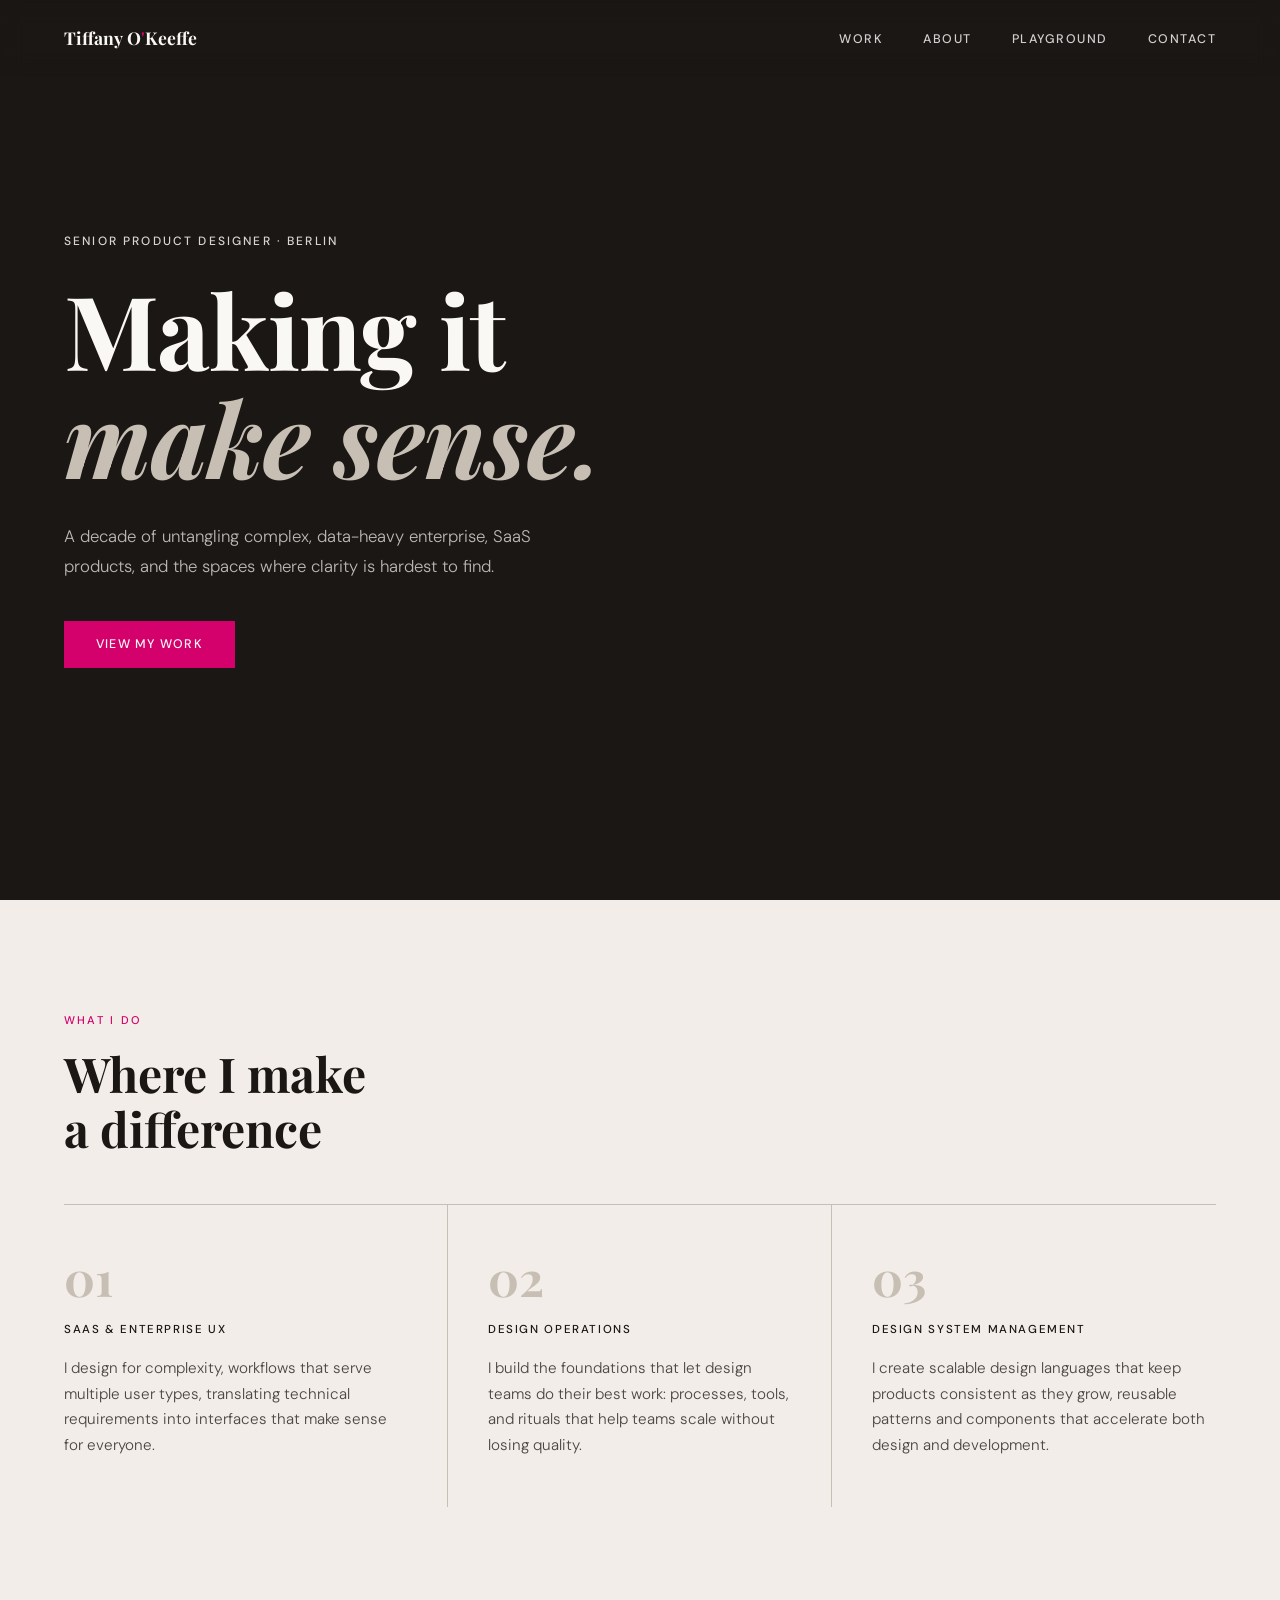
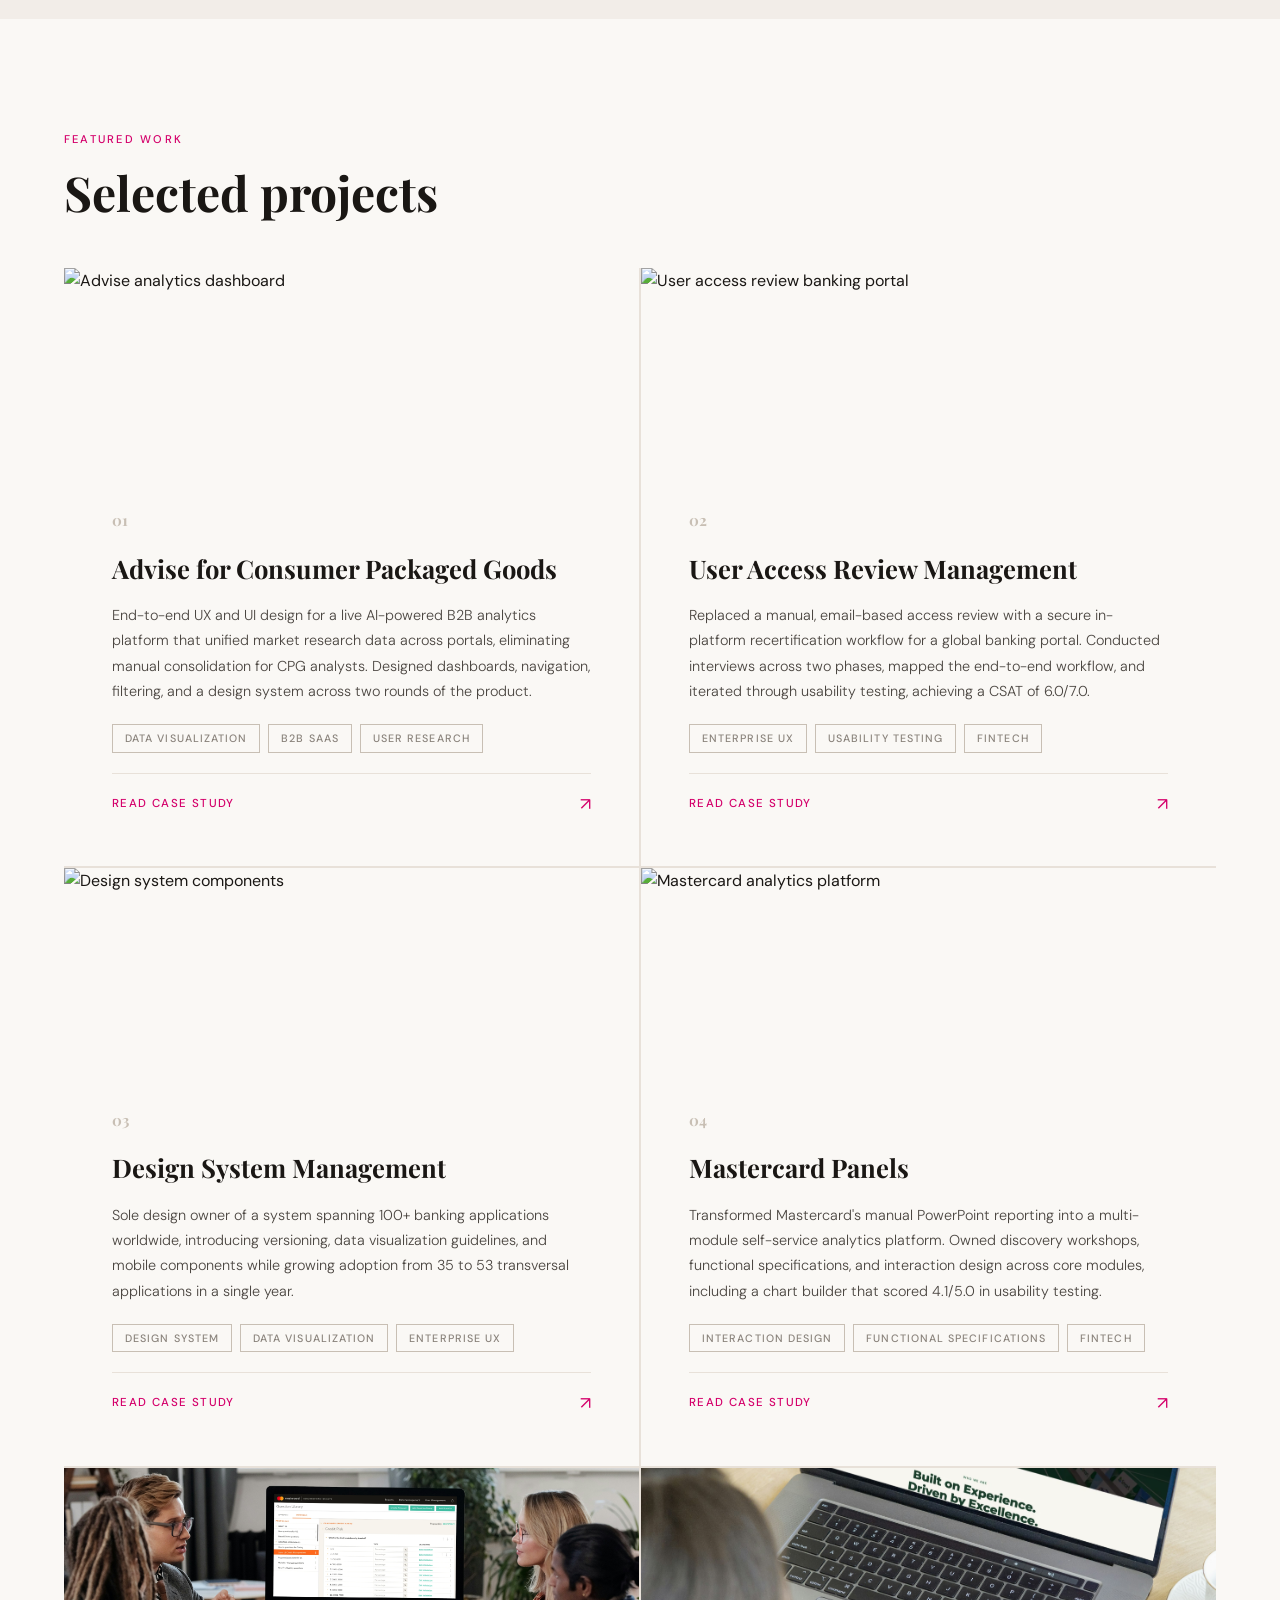
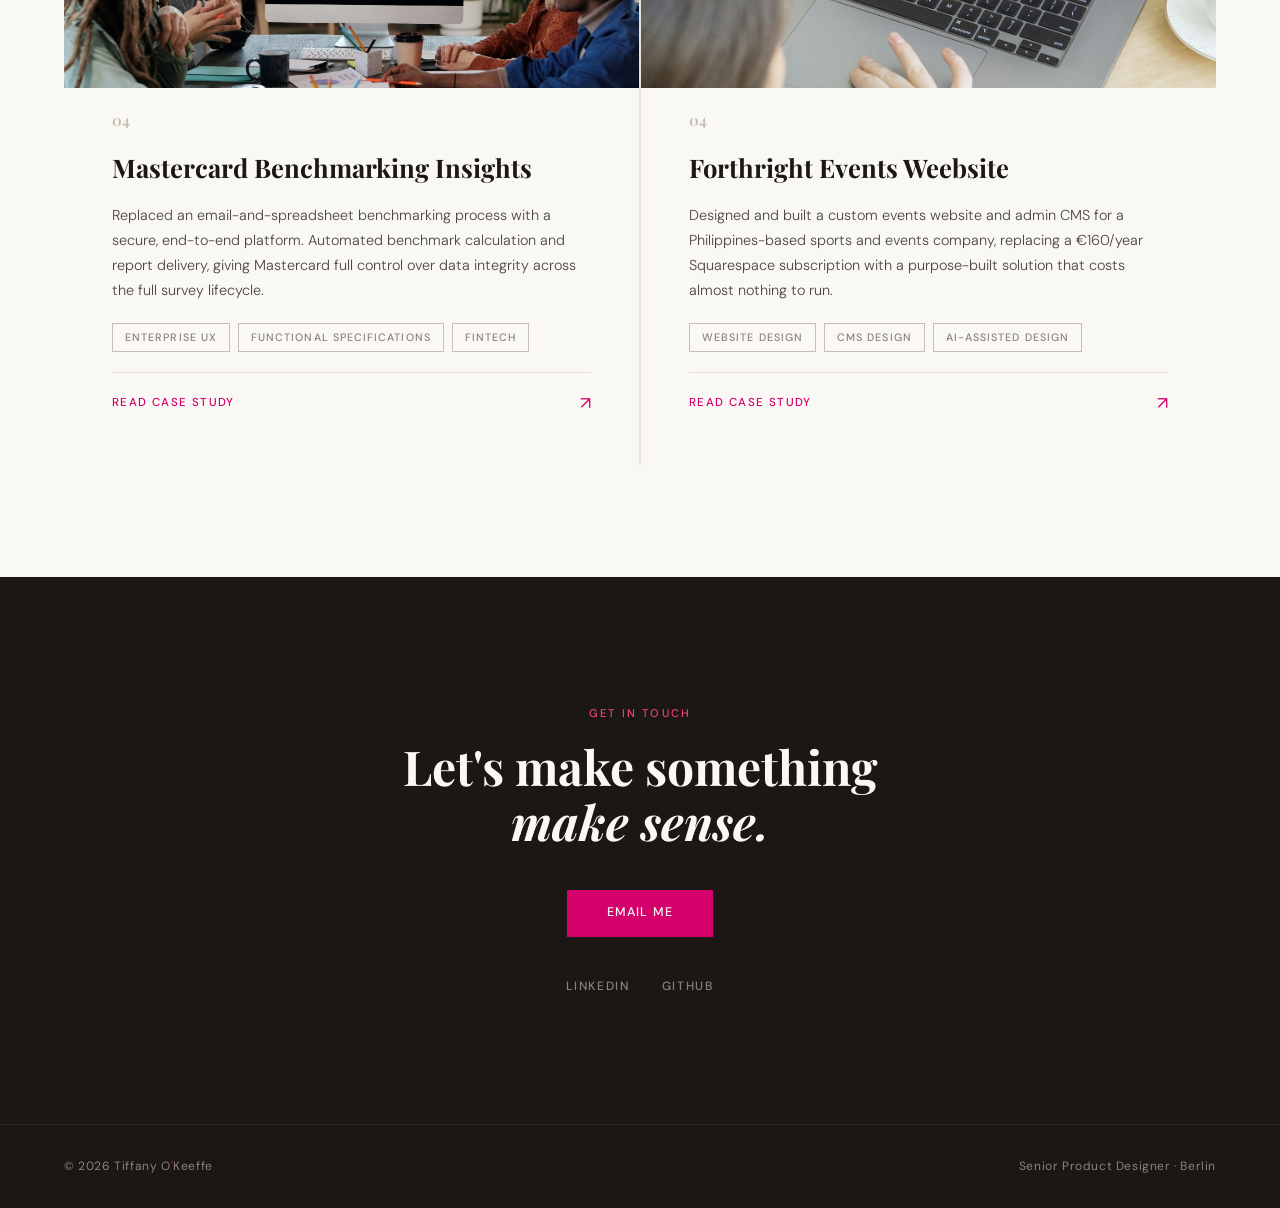
==== commit 3f1829cc: "Added MBI and Forthright" ====
--- a/index.html
+++ b/index.html
@@ -74,7 +74,7 @@
             <div class="cs-image"><img src="images/cs-advise2.png" alt="Advise analytics dashboard" /></div>
             <span class="cs-index">01</span>
             <h3 class="cs-card-title">Advise for Consumer Packaged Goods</h3>
-            <p class="cs-desc">Led end-to-end UX and UI design for a live AI-powered B2B analytics platform that unified market research data across portals, eliminating manual consolidation for CPG analysts. Designed dashboards, navigation, filtering, and a design system across two rounds of the product.</p>
+            <p class="cs-desc">End-to-end UX and UI design for a live AI-powered B2B analytics platform that unified market research data across portals, eliminating manual consolidation for CPG analysts. Designed dashboards, navigation, filtering, and a design system across two rounds of the product.</p>
             <div class="cs-tags">
               <span class="cs-tag">Data Visualization</span>
               <span class="cs-tag">B2B SaaS</span>
@@ -127,6 +127,38 @@
               <span class="cs-tag">Interaction Design</span>
               <span class="cs-tag">Functional Specifications</span>
               <span class="cs-tag">Fintech</span>
+            </div>
+            <div class="cs-footer">
+              <span class="cs-cta">Read case study</span>
+              <span class="cs-arrow">↗</span>
+            </div>
+          </a>
+
+          <a href="work/mc-benchmarking.html" class="case-study">
+            <div class="cs-image"><img src="images/cs-mbi.png" alt="Mastercard benchmarking insights" /></div>
+            <span class="cs-index">04</span>
+            <h3 class="cs-card-title">Mastercard Benchmarking Insights</h3>
+            <p class="cs-desc">Replaced an email-and-spreadsheet benchmarking process with a secure, end-to-end platform. Automated benchmark calculation and report delivery, giving Mastercard full control over data integrity across the full survey lifecycle.</p>
+            <div class="cs-tags">
+              <span class="cs-tag">Enterprise UX</span>
+              <span class="cs-tag">Functional Specifications</span>
+              <span class="cs-tag">Fintech</span>
+            </div>
+            <div class="cs-footer">
+              <span class="cs-cta">Read case study</span>
+              <span class="cs-arrow">↗</span>
+            </div>
+          </a>
+
+          <a href="work/forthright.html" class="case-study">
+            <div class="cs-image"><img src="images/cs-forthright.png" alt="Forthright Events Website" /></div>
+            <span class="cs-index">04</span>
+            <h3 class="cs-card-title">Forthright Events Weebsite</h3>
+            <p class="cs-desc">Designed and built a custom events website and admin CMS for a Philippines-based sports and events company, replacing a €160/year Squarespace subscription with a purpose-built solution that costs almost nothing to run.</p>
+            <div class="cs-tags">
+              <span class="cs-tag">Website Design</span>
+              <span class="cs-tag">CMS Design</span>
+              <span class="cs-tag">AI-assisted Design</span>
             </div>
             <div class="cs-footer">
               <span class="cs-cta">Read case study</span>
--- a/css/style.css
+++ b/css/style.css
@@ -321,7 +321,7 @@
   .nav-links a { font-size: 1.2rem !important; color: var(--ink) !important; letter-spacing: 0.1em; }
   .hero-content { padding: 0 2rem; }
   .hero-scroll { left: 2rem; }
-  .hero-image img, .hero-image video { height: 280px; object-fit: cover; }
+  .hero-image img, .hero-image video { aspect-ratio: 1 / 1; width: 100%; height: auto !important; object-fit: cover; object-position: center top; }
   .services { padding: 5rem 2rem; }
   .services-grid { grid-template-columns: 1fr; }
   .service-item { border-right: none; border-bottom: 1px solid var(--greige-dark); padding: 2.5rem 0; }
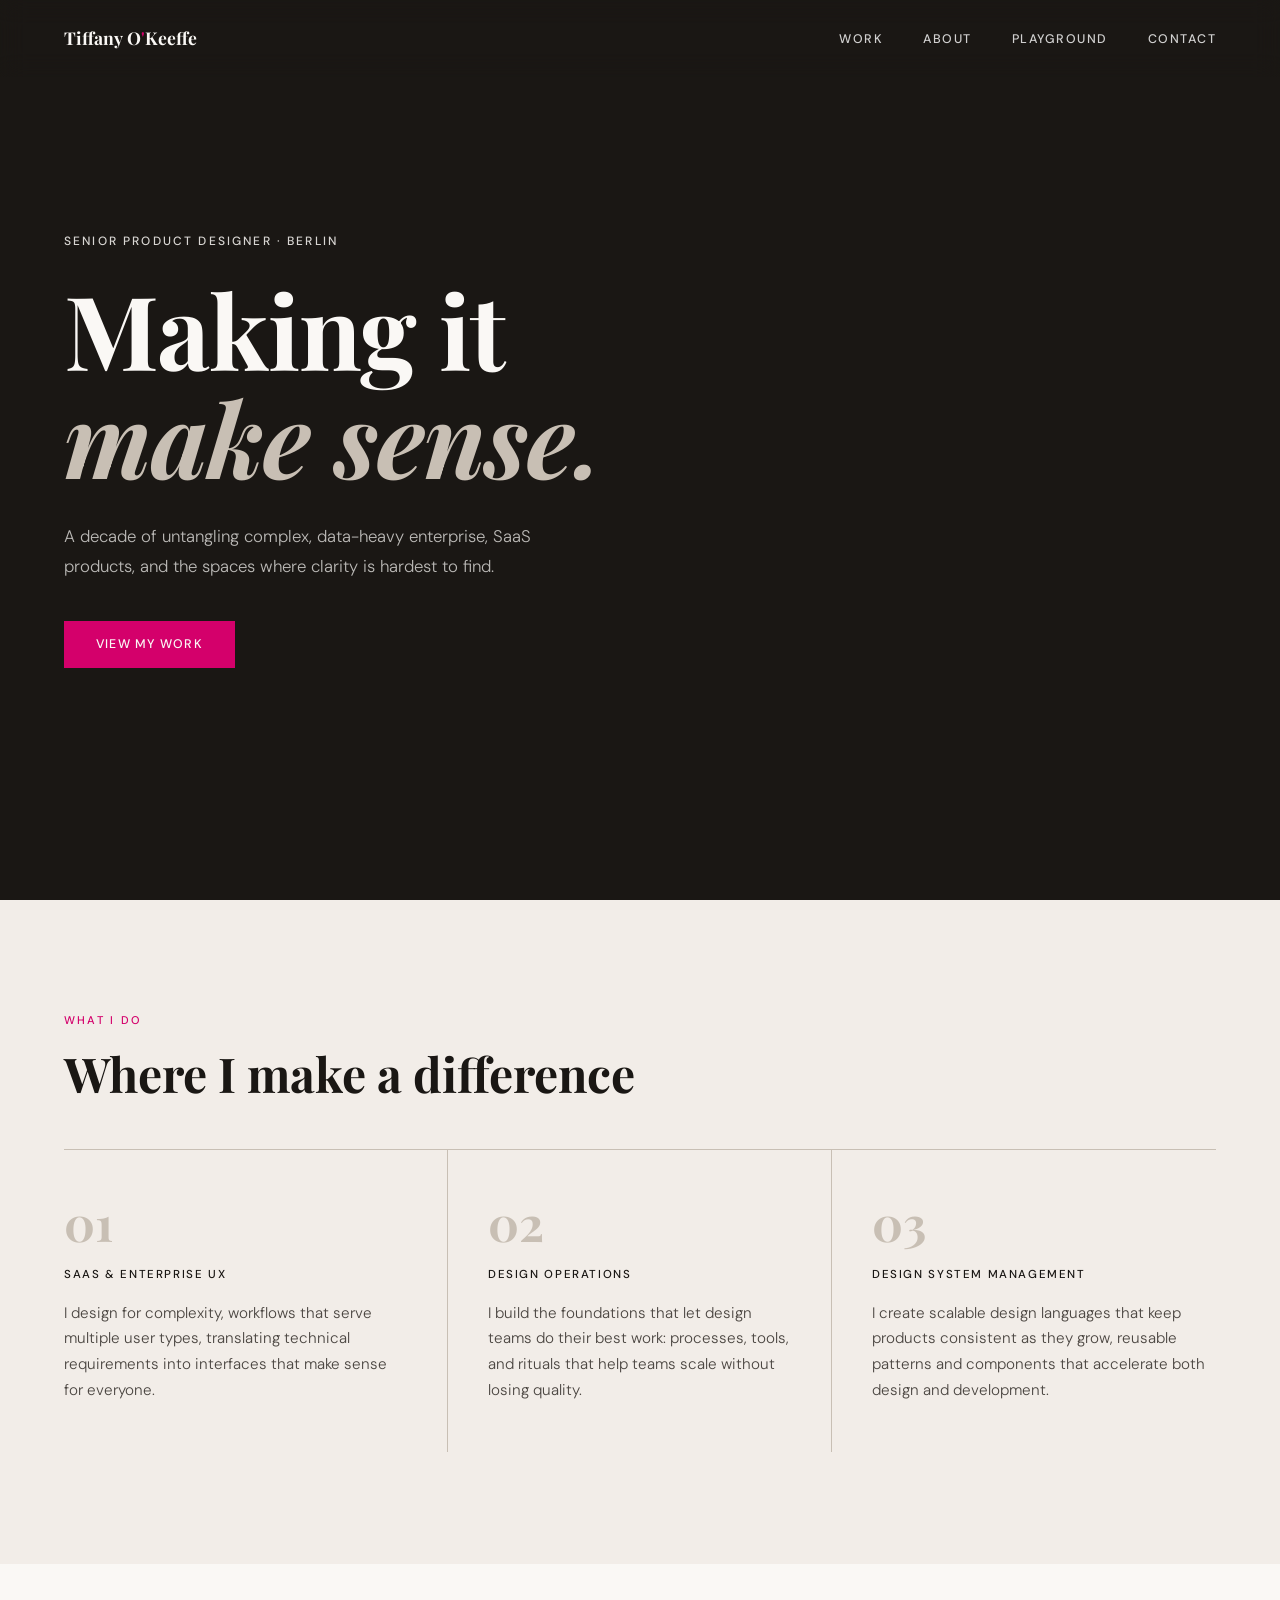
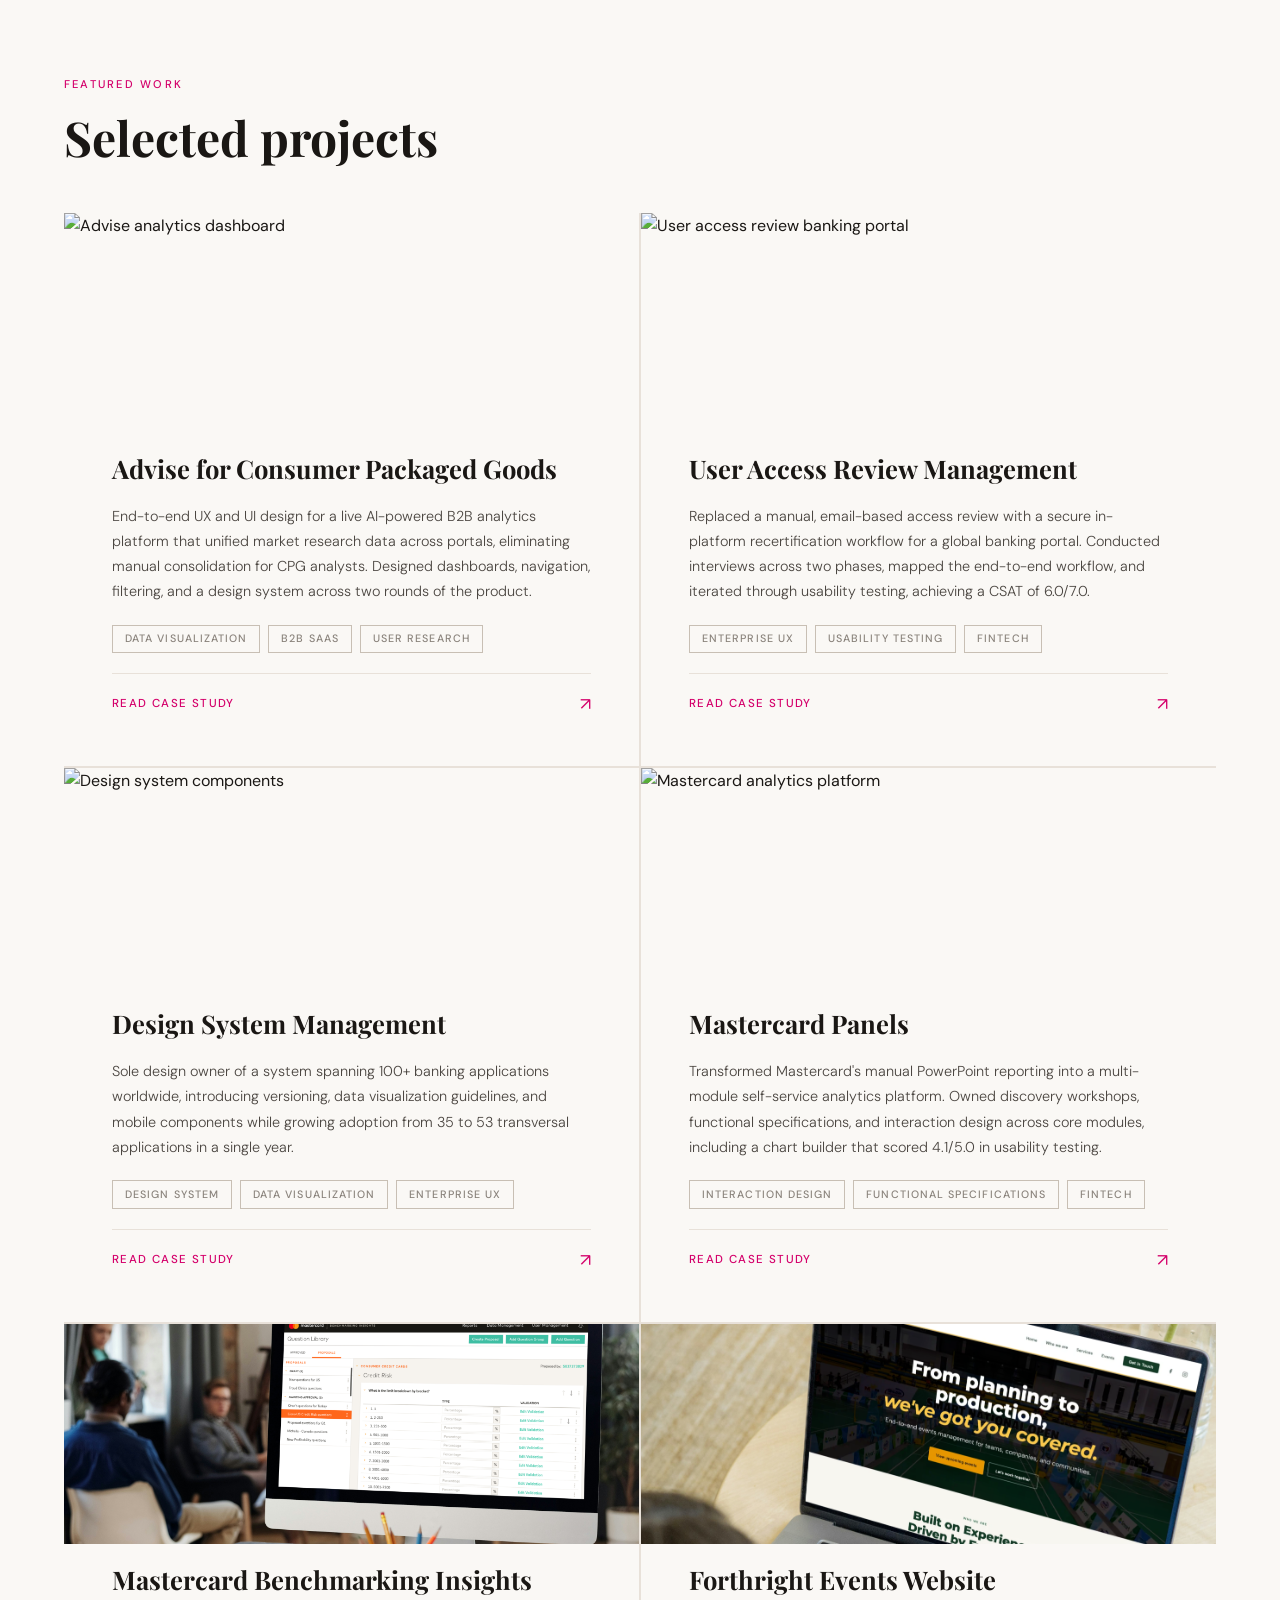
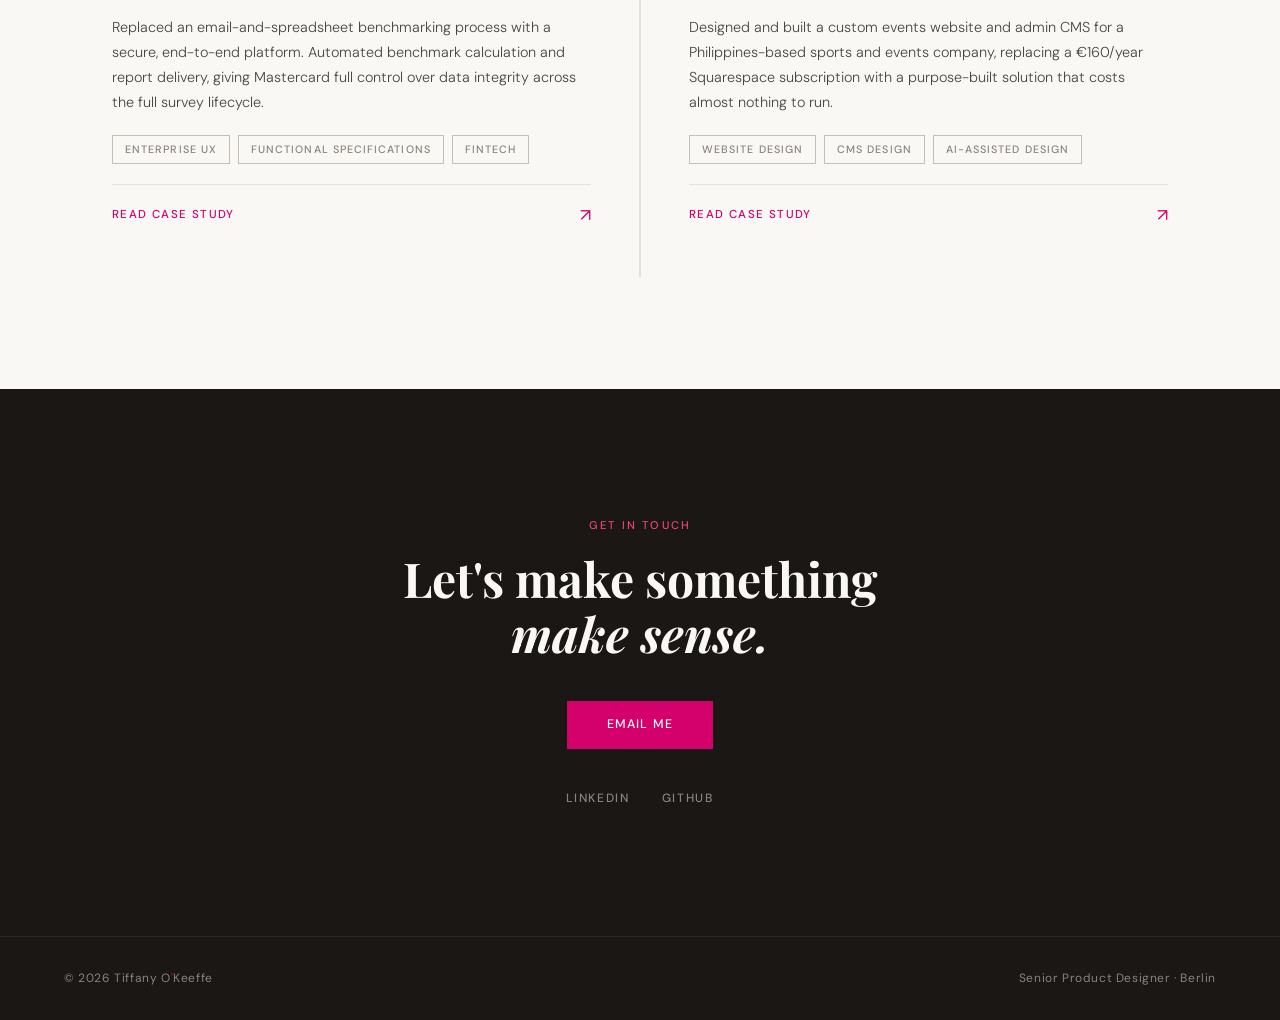
==== commit 0c42c463: "Add files via upload" ====
--- a/index.html
+++ b/index.html
@@ -43,7 +43,7 @@
     <section class="services">
       <div class="services-inner">
         <p class="section-label">What I do</p>
-        <h2 class="section-title">Where I make<br>a difference</h2>
+        <h2 class="section-title">Where I make a difference</h2>
         <div class="services-grid">
           <div class="service-item">
             <div class="service-number">01</div>
@@ -72,7 +72,7 @@
 
           <a href="work/advise.html" class="case-study">
             <div class="cs-image"><img src="images/cs-advise2.png" alt="Advise analytics dashboard" /></div>
-            <span class="cs-index">01</span>
+            <!-- <span class="cs-index">01</span> -->
             <h3 class="cs-card-title">Advise for Consumer Packaged Goods</h3>
             <p class="cs-desc">End-to-end UX and UI design for a live AI-powered B2B analytics platform that unified market research data across portals, eliminating manual consolidation for CPG analysts. Designed dashboards, navigation, filtering, and a design system across two rounds of the product.</p>
             <div class="cs-tags">
@@ -88,7 +88,7 @@
 
           <a href="work/access-review.html" class="case-study">
             <div class="cs-image"><img src="images/cs-uam.png" alt="User access review banking portal" /></div>
-            <span class="cs-index">02</span>
+            <!-- <span class="cs-index">02</span> -->
             <h3 class="cs-card-title">User Access Review Management</h3>
             <p class="cs-desc">Replaced a manual, email-based access review with a secure in-platform recertification workflow for a global banking portal. Conducted interviews across two phases, mapped the end-to-end workflow, and iterated through usability testing, achieving a CSAT of 6.0/7.0.</p>
             <div class="cs-tags">
@@ -104,7 +104,7 @@
 
           <a href="work/design-system.html" class="case-study">
             <div class="cs-image"><img src="images/cs-dsm.png" alt="Design system components" /></div>
-            <span class="cs-index">03</span>
+            <!-- <span class="cs-index">03</span> -->
             <h3 class="cs-card-title">Design System Management</h3>
             <p class="cs-desc">Sole design owner of a system spanning 100+ banking applications worldwide, introducing versioning, data visualization guidelines, and mobile components while growing adoption from 35 to 53 transversal applications in a single year.</p>
             <div class="cs-tags">
@@ -120,7 +120,7 @@
 
           <a href="work/mastercard.html" class="case-study">
             <div class="cs-image"><img src="images/cs-panels.png" alt="Mastercard analytics platform" /></div>
-            <span class="cs-index">04</span>
+            <!-- <span class="cs-index">04</span> -->
             <h3 class="cs-card-title">Mastercard Panels</h3>
             <p class="cs-desc">Transformed Mastercard's manual PowerPoint reporting into a multi-module self-service analytics platform. Owned discovery workshops, functional specifications, and interaction design across core modules, including a chart builder that scored 4.1/5.0 in usability testing.</p>
             <div class="cs-tags">
@@ -135,8 +135,8 @@
           </a>
 
           <a href="work/mc-benchmarking.html" class="case-study">
-            <div class="cs-image"><img src="images/cs-mbi.png" alt="Mastercard benchmarking insights" /></div>
-            <span class="cs-index">04</span>
+            <div class="cs-image"><img src="images/mbi-hero.png" alt="Mastercard benchmarking insights" /></div>
+            <!-- <span class="cs-index">05</span> -->
             <h3 class="cs-card-title">Mastercard Benchmarking Insights</h3>
             <p class="cs-desc">Replaced an email-and-spreadsheet benchmarking process with a secure, end-to-end platform. Automated benchmark calculation and report delivery, giving Mastercard full control over data integrity across the full survey lifecycle.</p>
             <div class="cs-tags">
@@ -152,8 +152,8 @@
 
           <a href="work/forthright.html" class="case-study">
             <div class="cs-image"><img src="images/cs-forthright.png" alt="Forthright Events Website" /></div>
-            <span class="cs-index">04</span>
-            <h3 class="cs-card-title">Forthright Events Weebsite</h3>
+            <!-- <span class="cs-index">06</span> -->
+            <h3 class="cs-card-title">Forthright Events Website</h3>
             <p class="cs-desc">Designed and built a custom events website and admin CMS for a Philippines-based sports and events company, replacing a €160/year Squarespace subscription with a purpose-built solution that costs almost nothing to run.</p>
             <div class="cs-tags">
               <span class="cs-tag">Website Design</span>
--- a/css/style.css
+++ b/css/style.css
@@ -355,5 +355,21 @@
   .outcome-stats { grid-template-columns: repeat(2, 1fr); }
   .cs-outcome { margin: 4rem -2rem -4rem; padding: 4rem 2rem; }
   .cs-next { padding: 3rem 2rem; flex-direction: column; align-items: flex-start; }
-  footer { padding: 1.5rem 2rem; flex-direction: column; gap: 0.5rem; text-align: center; }
+  .footer { padding: 1.5rem 2rem; flex-direction: column; gap: 0.5rem; text-align: center; }
+  
+  /* Stack side-by-side images on mobile */
+.img-grid-2, .img-grid-3 { grid-template-columns: 1fr !important; }
+.full-bleed-grid { grid-template-columns: 1fr !important; }
+
+/* Reduce padding on image blocks */
+.cs-img-block { padding: 1rem; }
+.img-grid-item { padding: 0.5rem; }
+.design-carousel { padding: 1.5rem; }
+.design-carousel-grid { grid-template-columns: 1fr; }
+
+/* Stack nav gif and description on mobile */
+.cs-subsection .img-grid-2 { display: flex; flex-direction: column; }
+
+.nav-demo-layout { grid-template-columns: 1fr !important; gap: 1.5rem !important; }
+.nav-demo-layout > div:first-child { position: static !important; }
 }
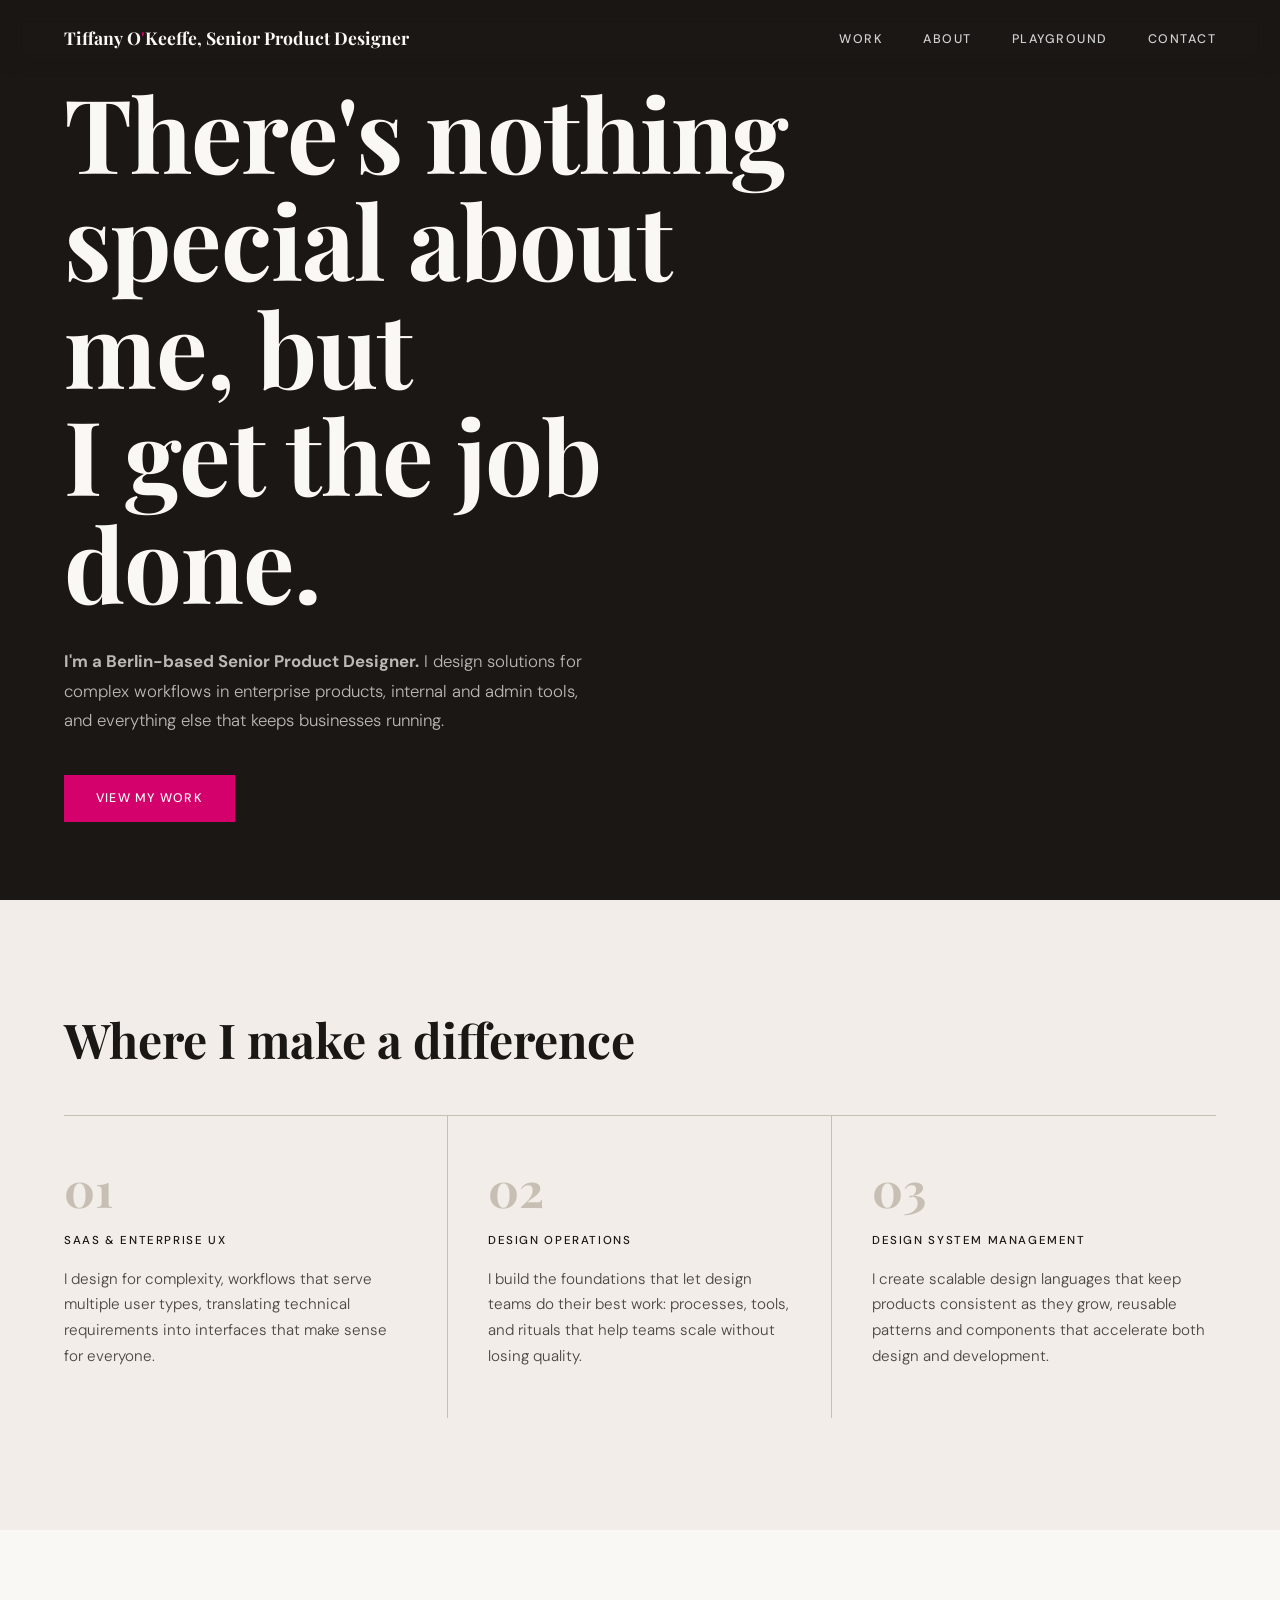
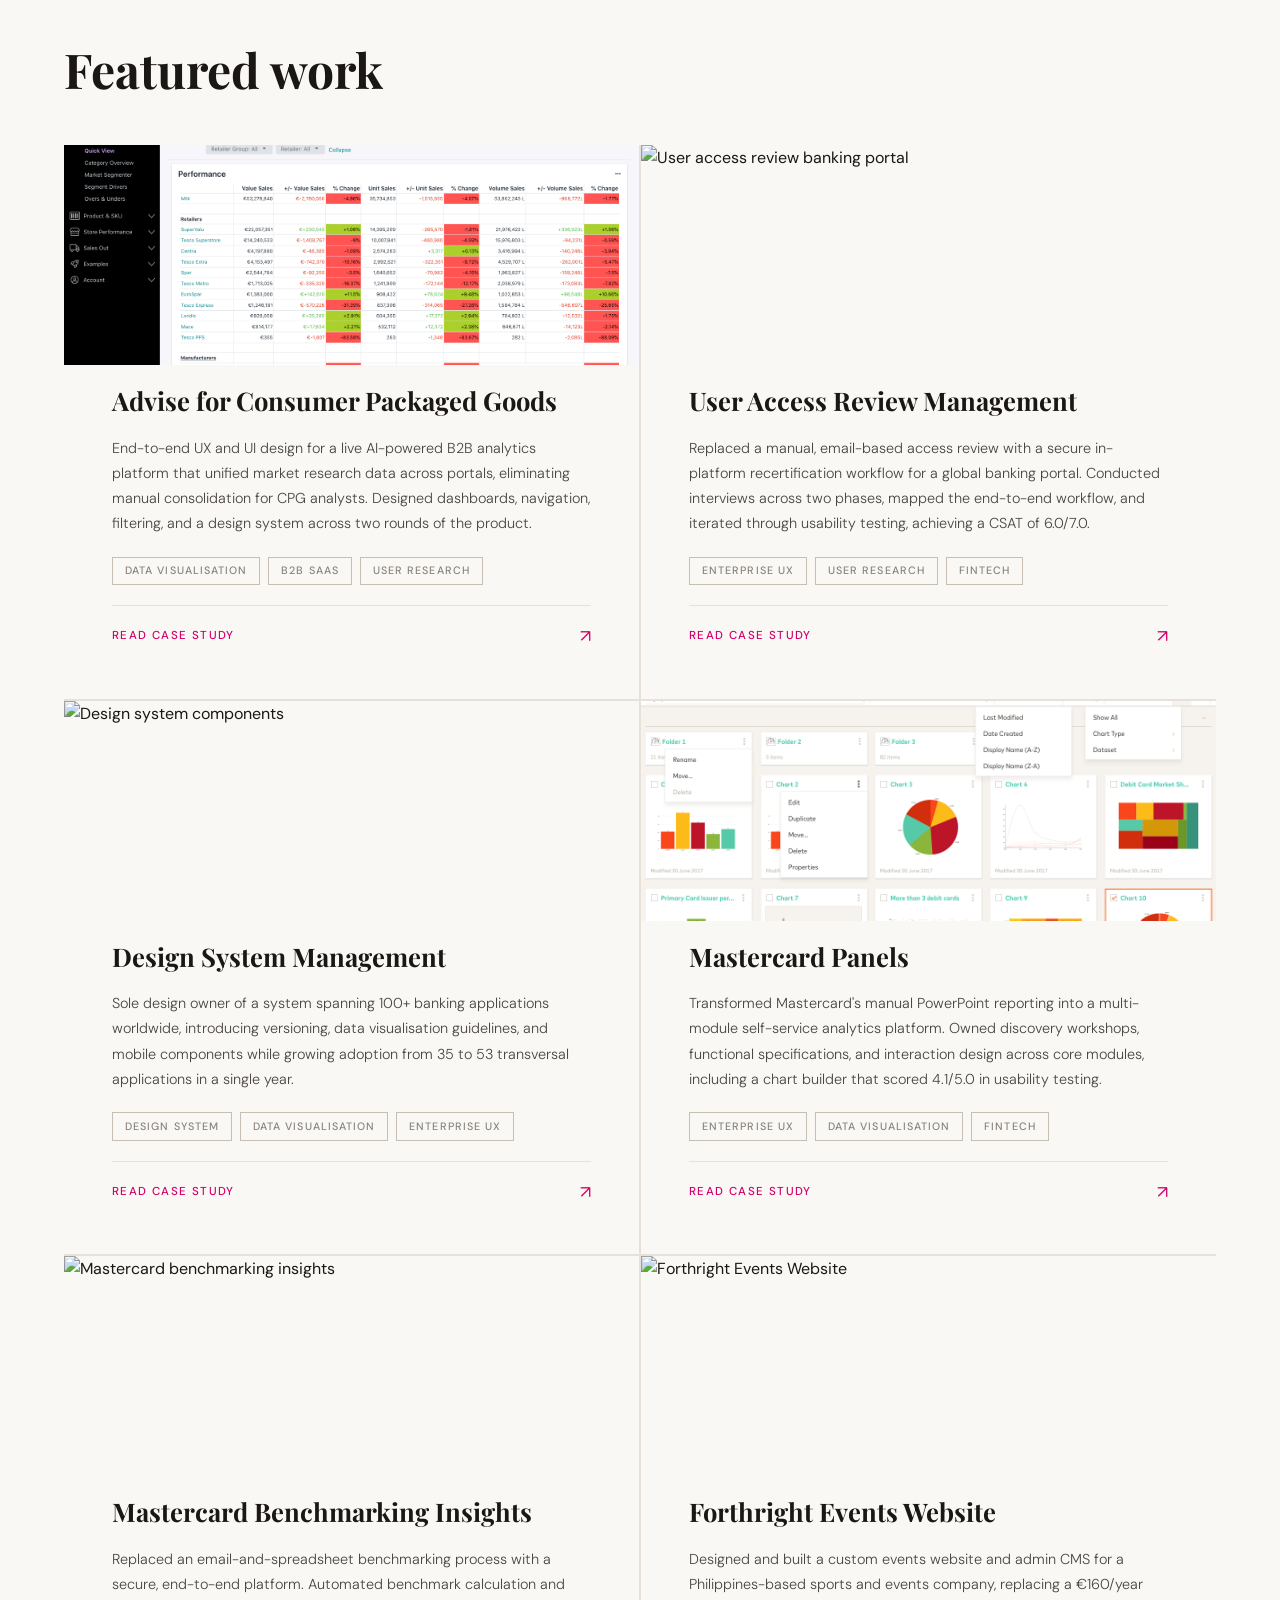
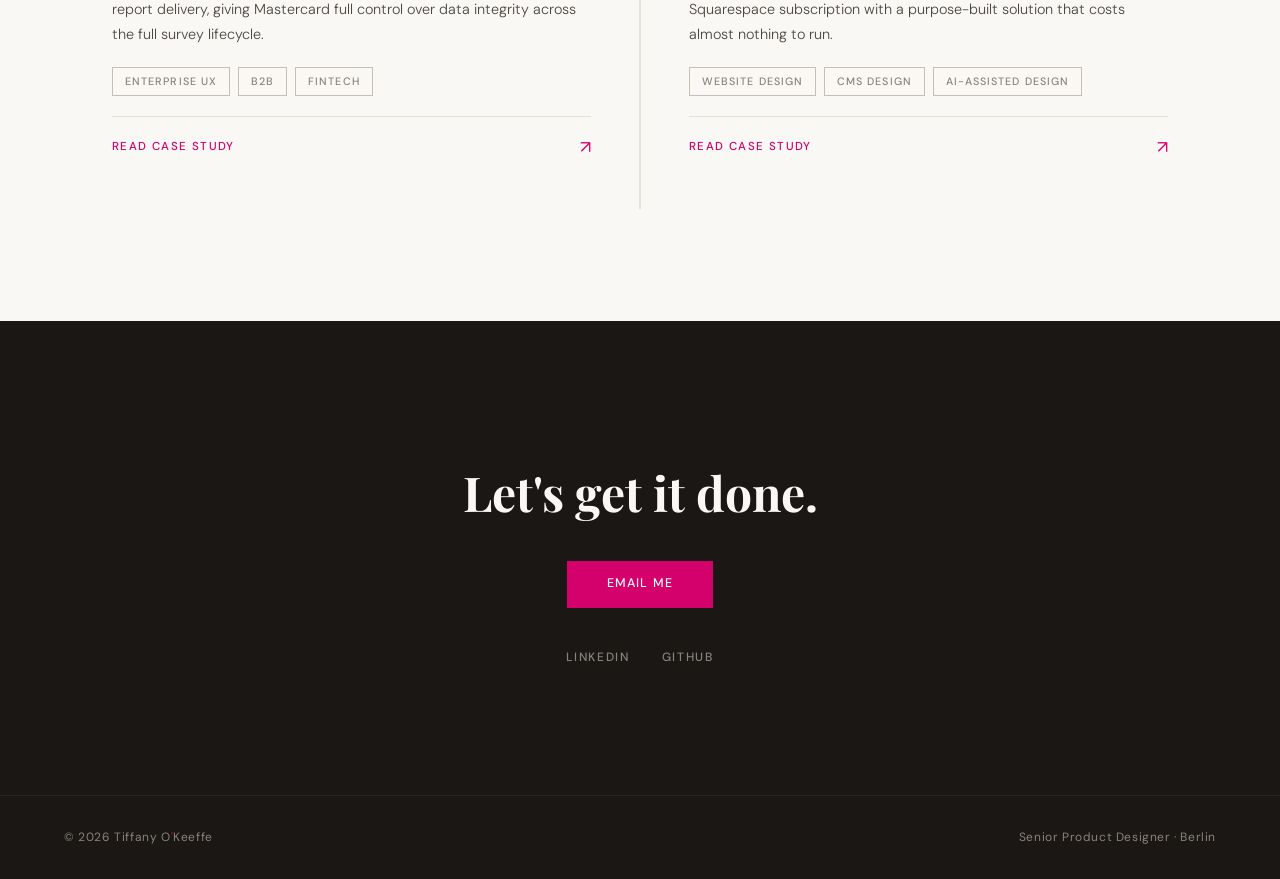
==== commit 29ecb814: "Add files via upload Removed mockups, greige bg, eyebrows. Increased corner radius of images." ====
--- a/index.html
+++ b/index.html
@@ -4,19 +4,19 @@
     <meta charset="UTF-8" />
     <meta name="viewport" content="width=device-width, initial-scale=1.0" />
     <title>Tiffany O'Keeffe | Senior Product Designer | SAAS, Fintech, Design Systems</title>
-    <meta name="description" content="Senior Product Designer based in Berlin. A decade of untangling complex enterprise and SaaS products , fintech, design systems, and enterprise UX." />
+    <meta name="description" content="Senior Product Designer based in Berlin. A decade of untangling complex enterprise and SaaS products, fintech, design systems, and enterprise UX." />
     <meta name="keywords" content="product designer, UX designer, Berlin, fintech, design systems, enterprise UX, SaaS" />
 
     <link rel="preconnect" href="https://fonts.googleapis.com" />
     <link rel="preconnect" href="https://fonts.gstatic.com" crossorigin />
-    <link href="https://fonts.googleapis.com/css2?family=Playfair+Display:ital,wght@0,700;1,700&family=DM+Sans:wght@300;400;500&display=swap" rel="stylesheet" />
+    <link href="https://fonts.googleapis.com/css2?family=Playfair+Display:ital,wght@0,400;0,700;1,700&family=DM+Sans:wght@300;400;500&display=swap" rel="stylesheet" />
     <link rel="stylesheet" href="css/style.css">
     
   </head>
   <body>
 
     <nav id="nav" class="transparent">
-      <a href="/" class="nav-logo">Tiffany O<span style="color: var(--pink);">'</span>Keeffe</a>
+      <a href="index.html" class="nav-logo">Tiffany O<span style="color: var(--pink);">'</span>Keeffe, Senior Product Designer</a>
       <ul class="nav-links">
         <li><a href="#work">Work</a></li>
         <li><a href="about.html">About</a></li>
@@ -33,16 +33,18 @@
     <section class="hero" id="hero">
       <video autoplay muted loop playsinline id="hero-video" style="position:absolute;inset:0;width:100%;height:100%;object-fit:cover;opacity:0.45;"></video>
       <div class="hero-content">
-        <p class="hero-eyebrow">Senior Product Designer · Berlin</p>
-        <h1 class="hero-title">Making it<br><em>make sense.</em></h1>
-        <p class="hero-subtitle">A decade of untangling complex, data-heavy enterprise, SaaS products, and the spaces where clarity is hardest to find.</p>
+        <h1 class="hero-title">
+          <span class="hero-collapse"><strong class="hero-fade">There's nothing special</strong></span>
+          <span class="nowrap"><strong>about me</strong><span class="hero-fade">, but</span></span><br>
+          I get the job done.
+        </h1>
+        <p class="hero-subtitle"><strong>I'm a Berlin-based Senior Product Designer.</strong> I design solutions for complex workflows in enterprise products, internal and admin tools, and everything else that keeps businesses running.</p>
         <a href="#work" class="hero-cta">View my work</a>
       </div>
     </section>
 
     <section class="services">
       <div class="services-inner">
-        <p class="section-label">What I do</p>
         <h2 class="section-title">Where I make a difference</h2>
         <div class="services-grid">
           <div class="service-item">
@@ -66,17 +68,16 @@
 
     <section class="work" id="work">
       <div class="work-inner">
-        <p class="section-label">Featured work</p>
-        <h2 class="section-title">Selected projects</h2>
+        <h2 class="section-title">Featured work</h2>
         <div class="work-grid">
 
           <a href="work/advise.html" class="case-study">
-            <div class="cs-image"><img src="images/cs-advise2.png" alt="Advise analytics dashboard" /></div>
+            <div class="cs-image"><img src="images/advise-dashboard-3.png" alt="Advise analytics dashboard" /></div>
             <!-- <span class="cs-index">01</span> -->
             <h3 class="cs-card-title">Advise for Consumer Packaged Goods</h3>
             <p class="cs-desc">End-to-end UX and UI design for a live AI-powered B2B analytics platform that unified market research data across portals, eliminating manual consolidation for CPG analysts. Designed dashboards, navigation, filtering, and a design system across two rounds of the product.</p>
             <div class="cs-tags">
-              <span class="cs-tag">Data Visualization</span>
+              <span class="cs-tag">Data Visualisation</span>
               <span class="cs-tag">B2B SaaS</span>
               <span class="cs-tag">User research</span>
             </div>
@@ -87,13 +88,13 @@
           </a>
 
           <a href="work/access-review.html" class="case-study">
-            <div class="cs-image"><img src="images/cs-uam.png" alt="User access review banking portal" /></div>
+            <div class="cs-image"><img src="images/uam-campaign-details.png" alt="User access review banking portal" /></div>
             <!-- <span class="cs-index">02</span> -->
             <h3 class="cs-card-title">User Access Review Management</h3>
             <p class="cs-desc">Replaced a manual, email-based access review with a secure in-platform recertification workflow for a global banking portal. Conducted interviews across two phases, mapped the end-to-end workflow, and iterated through usability testing, achieving a CSAT of 6.0/7.0.</p>
             <div class="cs-tags">
               <span class="cs-tag">Enterprise UX</span>
-              <span class="cs-tag">Usability Testing</span>
+              <span class="cs-tag">User research</span>
               <span class="cs-tag">Fintech</span>
             </div>
             <div class="cs-footer">
@@ -103,13 +104,13 @@
           </a>
 
           <a href="work/design-system.html" class="case-study">
-            <div class="cs-image"><img src="images/cs-dsm.png" alt="Design system components" /></div>
+            <div class="cs-image"><img src="images/dsm-overview-blurred.jpg" alt="Design system components" /><span class="cs-lock" title="Password protected" aria-label="Password protected"><svg viewBox="0 0 24 24" aria-hidden="true"><rect x="5" y="11" width="14" height="9" rx="2"/><path d="M8 11V8a4 4 0 0 1 8 0v3"/></svg></span></div>
             <!-- <span class="cs-index">03</span> -->
             <h3 class="cs-card-title">Design System Management</h3>
-            <p class="cs-desc">Sole design owner of a system spanning 100+ banking applications worldwide, introducing versioning, data visualization guidelines, and mobile components while growing adoption from 35 to 53 transversal applications in a single year.</p>
+            <p class="cs-desc">Sole design owner of a system spanning 100+ banking applications worldwide, introducing versioning, data visualisation guidelines, and mobile components while growing adoption from 35 to 53 transversal applications in a single year.</p>
             <div class="cs-tags">
               <span class="cs-tag">Design System</span>
-              <span class="cs-tag">Data Visualization</span>
+              <span class="cs-tag">Data Visualisation</span>
               <span class="cs-tag">Enterprise UX</span>
             </div>
             <div class="cs-footer">
@@ -119,13 +120,13 @@
           </a>
 
           <a href="work/mastercard.html" class="case-study">
-            <div class="cs-image"><img src="images/cs-panels.png" alt="Mastercard analytics platform" /></div>
+            <div class="cs-image"><img src="images/mastercard-dashboard.png" alt="Mastercard analytics platform" /></div>
             <!-- <span class="cs-index">04</span> -->
             <h3 class="cs-card-title">Mastercard Panels</h3>
             <p class="cs-desc">Transformed Mastercard's manual PowerPoint reporting into a multi-module self-service analytics platform. Owned discovery workshops, functional specifications, and interaction design across core modules, including a chart builder that scored 4.1/5.0 in usability testing.</p>
             <div class="cs-tags">
-              <span class="cs-tag">Interaction Design</span>
-              <span class="cs-tag">Functional Specifications</span>
+              <span class="cs-tag">Enterprise UX</span>
+              <span class="cs-tag">Data Visualisation</span>
               <span class="cs-tag">Fintech</span>
             </div>
             <div class="cs-footer">
@@ -135,13 +136,13 @@
           </a>
 
           <a href="work/mc-benchmarking.html" class="case-study">
-            <div class="cs-image"><img src="images/mbi-hero.png" alt="Mastercard benchmarking insights" /></div>
+            <div class="cs-image"><img src="images/mbi-question-lib.png" alt="Mastercard benchmarking insights" /></div>
             <!-- <span class="cs-index">05</span> -->
             <h3 class="cs-card-title">Mastercard Benchmarking Insights</h3>
             <p class="cs-desc">Replaced an email-and-spreadsheet benchmarking process with a secure, end-to-end platform. Automated benchmark calculation and report delivery, giving Mastercard full control over data integrity across the full survey lifecycle.</p>
             <div class="cs-tags">
               <span class="cs-tag">Enterprise UX</span>
-              <span class="cs-tag">Functional Specifications</span>
+              <span class="cs-tag">B2B</span>
               <span class="cs-tag">Fintech</span>
             </div>
             <div class="cs-footer">
@@ -151,7 +152,7 @@
           </a>
 
           <a href="work/forthright.html" class="case-study">
-            <div class="cs-image"><img src="images/cs-forthright.png" alt="Forthright Events Website" /></div>
+            <div class="cs-image"><img src="images/forthright-after-card.jpg" alt="Forthright Events Website" /></div>
             <!-- <span class="cs-index">06</span> -->
             <h3 class="cs-card-title">Forthright Events Website</h3>
             <p class="cs-desc">Designed and built a custom events website and admin CMS for a Philippines-based sports and events company, replacing a €160/year Squarespace subscription with a purpose-built solution that costs almost nothing to run.</p>
@@ -172,11 +173,10 @@
     </section>
 
     <section class="contact" id="contact">
-      <p class="section-label">Get in touch</p>
-      <h2 class="section-title">Let's make something<br><em>make sense.</em></h2>
+      <h2 class="section-title">Let's get it done.</h2>
       <a href="mailto:hello@tiffanyokeeffe.com" class="contact-btn">Email me</a>
       <div class="contact-links">
-        <a href="https://linkedin.com/in/tiffanyokeeffe" class="contact-link" target="_blank">LinkedIn</a>
+        <a href="https://linkedin.com/in/tiffymoon" class="contact-link" target="_blank">LinkedIn</a>
         <a href="https://github.com/tiffymoon" class="contact-link" target="_blank">GitHub</a>
       </div>
     </section>
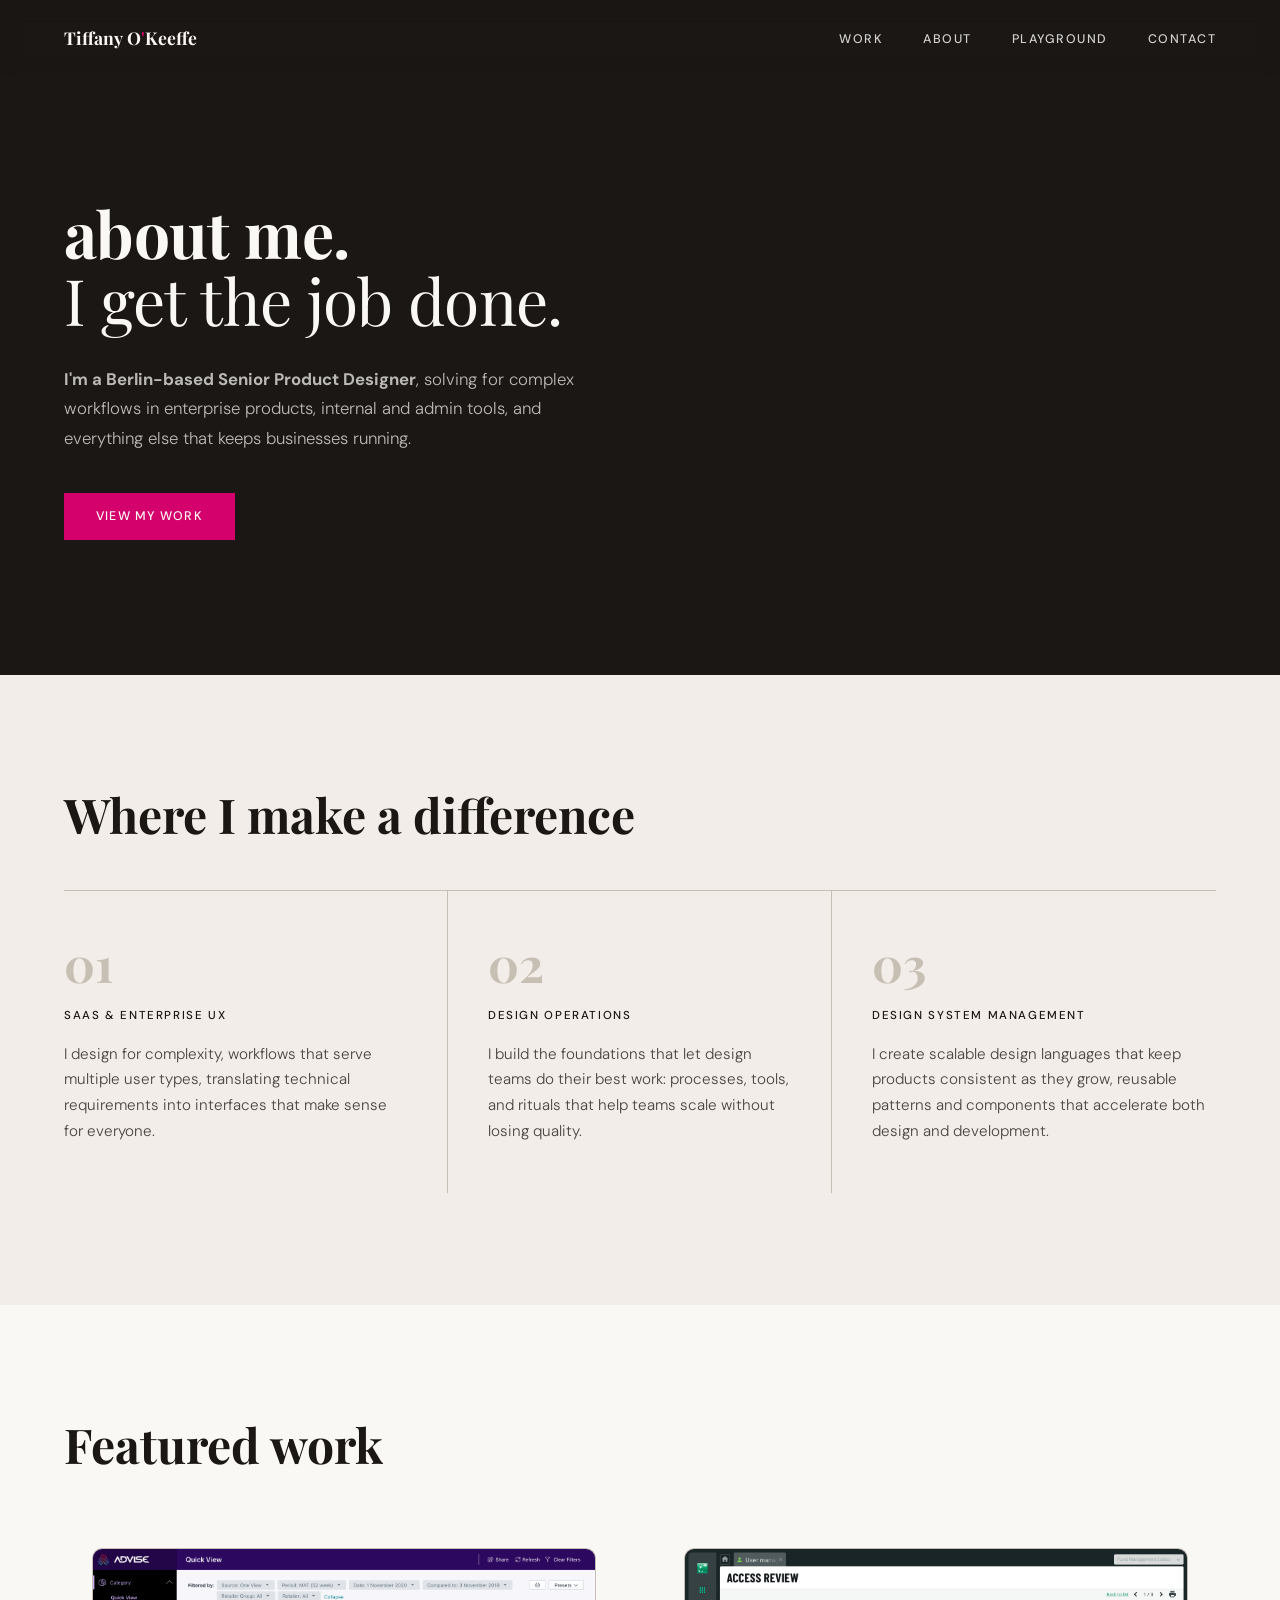
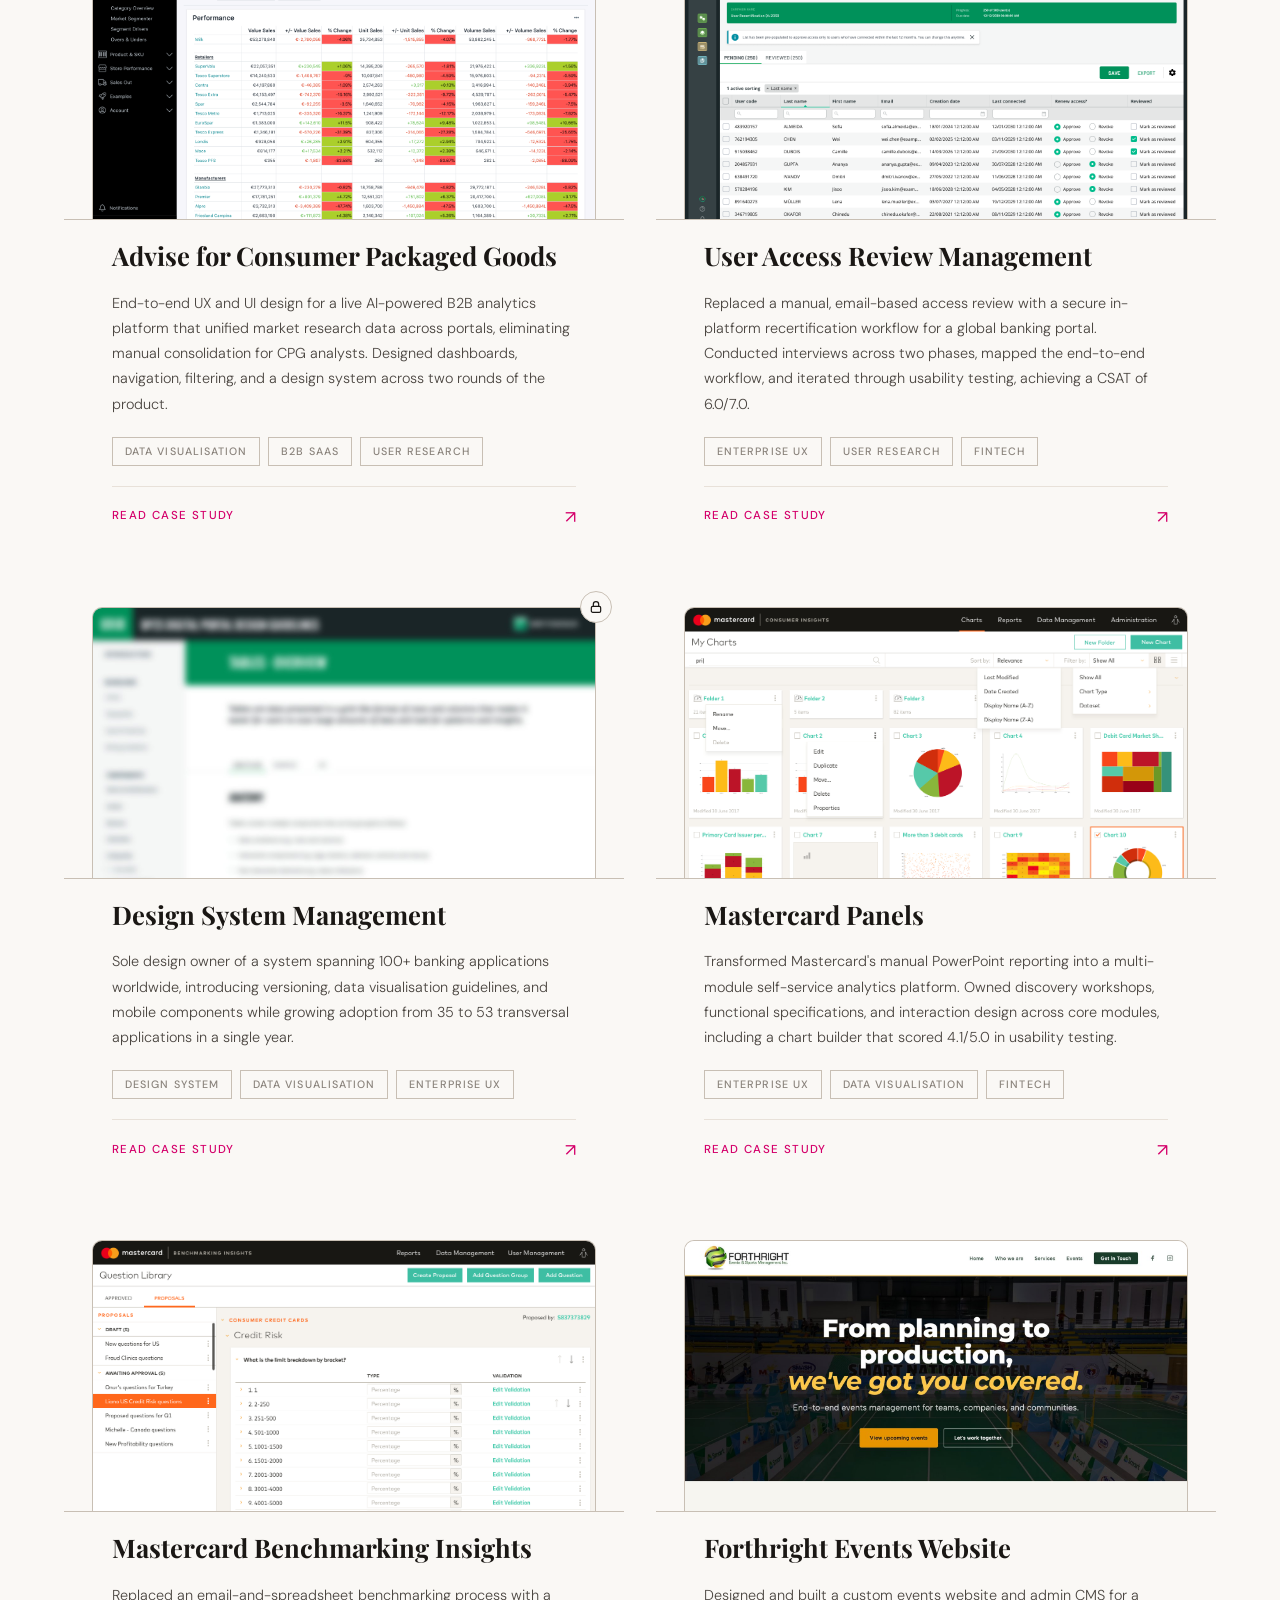
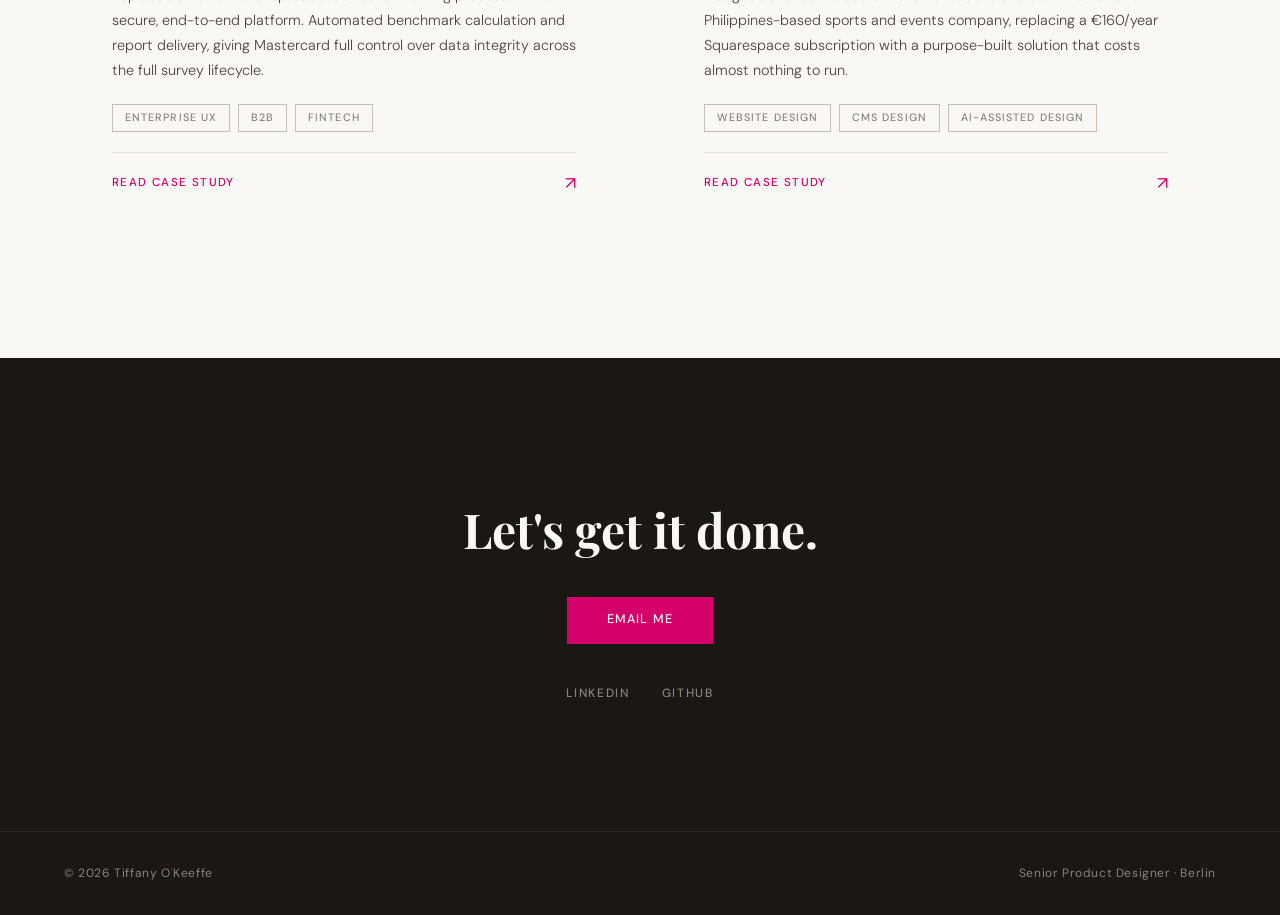
==== commit bba125a5: "fixed mobile experience" ====
--- a/index.html
+++ b/index.html
@@ -16,7 +16,7 @@
   <body>
 
     <nav id="nav" class="transparent">
-      <a href="index.html" class="nav-logo">Tiffany O<span style="color: var(--pink);">'</span>Keeffe, Senior Product Designer</a>
+      <a href="index.html" class="nav-logo">Tiffany O<span style="color: var(--pink);">'</span>Keeffe</a>
       <ul class="nav-links">
         <li><a href="#work">Work</a></li>
         <li><a href="about.html">About</a></li>
@@ -35,10 +35,10 @@
       <div class="hero-content">
         <h1 class="hero-title">
           <span class="hero-collapse"><strong class="hero-fade">There's nothing special</strong></span>
-          <span class="nowrap"><strong>about me</strong><span class="hero-fade">, but</span></span><br>
+          <span class="nowrap"><strong>about me.</strong><span class="hero-fade"> But</span></span><br>
           I get the job done.
         </h1>
-        <p class="hero-subtitle"><strong>I'm a Berlin-based Senior Product Designer.</strong> I design solutions for complex workflows in enterprise products, internal and admin tools, and everything else that keeps businesses running.</p>
+        <p class="hero-subtitle"><strong>I'm a Berlin-based Senior Product Designer</strong>, solving for complex workflows in enterprise products, internal and admin tools, and everything else that keeps businesses running.</p>
         <a href="#work" class="hero-cta">View my work</a>
       </div>
     </section>
--- a/css/style.css
+++ b/css/style.css
@@ -73,11 +73,19 @@
 .fade-up.visible { opacity: 1; transform: translateY(0); }
 
 /* ── INDEX ── */
-.hero { position: relative; height: 100vh; min-height: 600px; display: flex; align-items: center; overflow: hidden; background: #1a1714; }
+.hero { position: relative; height: 75vh; min-height: 560px; padding-top: 4rem; display: flex; align-items: center; overflow: hidden; background: #1a1714; }
 .hero-content { position: relative; z-index: 2; padding: 0 4rem; max-width: 900px; }
 .hero-eyebrow { font-size: 0.75rem; font-weight: 500; letter-spacing: 0.18em; text-transform: uppercase; color: rgba(250,248,245,0.85); margin-bottom: 1.5rem; opacity: 0; animation: fadeUp 0.8s ease 0.3s forwards; }
-.hero-title { font-family: 'Playfair Display', serif; font-size: clamp(3.5rem, 8vw, 7rem); font-weight: 700; line-height: 1.05; color: var(--white); letter-spacing: -0.01em; margin-bottom: 2rem; opacity: 0; animation: fadeUp 0.8s ease 0.5s forwards; }
+.hero-title { font-family: 'Playfair Display', serif; font-size: clamp(2.4rem, 5vw, 4.5rem); font-weight: 700; line-height: 1.05; color: var(--white); letter-spacing: -0.01em; margin-bottom: 2rem; opacity: 0; animation: fadeUp 0.8s ease 0.5s forwards; }
 .hero-title em { font-style: italic; color: var(--greige-dark); }
+.hero-title { font-weight: 400; }
+.hero-title strong { font-weight: 700; }
+.hero-fade { animation: heroFadeOut 0.7s ease 2.0s forwards; }
+.hero-collapse { display: grid; grid-template-rows: 1fr; animation: heroCollapse 0.7s ease 3.9s forwards; }
+.hero-collapse > * { overflow: hidden; min-height: 0; padding-bottom: 0.3em; margin-bottom: -0.3em; }
+.hero-title .nowrap { white-space: nowrap; }
+@keyframes heroFadeOut { to { opacity: 0; } }
+@keyframes heroCollapse { to { grid-template-rows: 0fr; } }
 .hero-subtitle { font-size: 1.05rem; font-weight: 300; color: rgba(250,248,245,0.72); max-width: 520px; line-height: 1.75; opacity: 0; animation: fadeUp 0.8s ease 0.7s forwards; }
 .hero-cta { display: inline-block; margin-top: 2.5rem; padding: 0.85rem 2rem; background: var(--pink); color: var(--white); font-size: 0.78rem; font-weight: 500; letter-spacing: 0.1em; text-transform: uppercase; text-decoration: none; transition: background 0.2s ease, transform 0.2s ease; opacity: 0; animation: fadeUp 0.8s ease 0.9s forwards; }
 .hero-cta:hover { background: var(--pink-dark); transform: scale(1.02); }
@@ -94,14 +102,19 @@
 .service-desc { font-size: 0.95rem; color: var(--ink-soft); line-height: 1.7; font-weight: 300; }
 .work { background: var(--white); padding: 7rem 4rem; }
 .work-inner { max-width: 1200px; margin: 0 auto; }
-.work-grid { display: grid; grid-template-columns: repeat(2, 1fr); gap: 2px; background: var(--greige-mid); }
+.work-grid { display: grid; grid-template-columns: repeat(2, 1fr); gap: 0; column-gap: 2rem; }
 .case-study { background: var(--white); padding: 3rem; display: flex; flex-direction: column; gap: 1.25rem; text-decoration: none; color: inherit; opacity: 0; transform: translateY(28px); transition: opacity 0.55s ease, transform 0.55s ease, background 0.25s ease; }
 .case-study.visible { opacity: 1; transform: translateY(0); }
 .case-study:hover { background: var(--greige); }
 .case-study:hover .cs-arrow { transform: translate(4px, -4px); }
-.cs-image { width: calc(100% + 6rem); height: 220px; overflow: hidden; margin: -3rem -3rem 0 -3rem; }
-.cs-image img { width: 100%; height: 100%; object-fit: cover; display: block; transition: transform 0.5s ease; }
-.case-study:hover .cs-image img { transform: scale(1.04); }
+.cs-image { position: relative; width: calc(100% + 6rem); height: 300px; overflow: hidden; margin: -3rem -3rem 0 -3rem; background: transparent; border-bottom: 1px solid var(--greige-dark); }
+.cs-image img { position: absolute; top: 1.75rem; left: 1.75rem; width: calc(100% - 3.5rem); height: calc(100% - 1.75rem); object-fit: cover; object-position: top left; display: block; background: var(--white); border: 1px solid var(--greige-dark); border-bottom: none; border-radius: 10px 10px 0 0; }
+.cs-lock { position: absolute; top: 0.75rem; right: 0.75rem; z-index: 2; width: 32px; height: 32px; border-radius: 50%; background: var(--white); border: 1px solid var(--greige-dark); color: var(--ink); display: flex; align-items: center; justify-content: center; }
+.cs-lock svg { width: 16px; height: 16px; fill: none; stroke: currentColor; stroke-width: 1.8; stroke-linecap: round; stroke-linejoin: round; }
+.case-study.visible .cs-image img { animation: screenRise 0.9s cubic-bezier(0.22, 0.7, 0.2, 1) 0.3s both; }
+@keyframes screenRise { from { opacity: 0; transform: translateY(48px); } to { opacity: 1; transform: translateY(0); } }
+@media (max-width: 900px) { .cs-image { height: 220px; } }
+@media (prefers-reduced-motion: reduce) { .case-study.visible .cs-image img { animation: none; } }
 .cs-index { font-family: 'Playfair Display', serif; font-size: 0.95rem; color: var(--greige-dark); font-weight: 700; }
 .cs-card-title { font-family: 'Playfair Display', serif; font-size: 1.6rem; font-weight: 700; line-height: 1.2; color: var(--ink); }
 .cs-desc { font-size: 0.9rem; color: var(--ink-soft); line-height: 1.75; font-weight: 300; flex: 1; }
@@ -122,9 +135,15 @@
 /* ── PAGE HEADER (about, playground) ── */
 .page-header { padding: 10rem 4rem 5rem; background: var(--greige); border-bottom: 1px solid var(--greige-mid); }
 .page-header-inner { max-width: 1200px; margin: 0 auto; display: grid; grid-template-columns: 1fr 1fr; gap: 4rem; align-items: end; }
+.page-header-inner--top { align-items: start; }
 .page-eyebrow { font-size: 0.7rem; font-weight: 500; letter-spacing: 0.2em; text-transform: uppercase; color: var(--pink); margin-bottom: 1rem; }
 .page-title { font-family: 'Playfair Display', serif; font-size: clamp(2.8rem, 6vw, 5rem); font-weight: 700; line-height: 1.05; color: var(--ink); }
 .page-title em { font-style: italic; color: var(--ink-muted); }
+/* About page title: main line appears first, lead-in appears shortly after */
+.reveal-first, .reveal-late { display: block; opacity: 0; animation: fadeUp 0.8s ease forwards; }
+.reveal-first { animation-delay: 0.3s; }
+.reveal-late { animation-delay: 1.6s; }
+@media (prefers-reduced-motion: reduce) { .reveal-first, .reveal-late { animation: none; opacity: 1; } }
 .page-title--sm {
   font-size: clamp(1.8rem, 4vw, 3.2rem);
 }
@@ -144,12 +163,12 @@
 .community-title { font-family: 'Playfair Display', serif; font-size: 1.2rem; font-weight: 700; color: var(--ink); margin-bottom: 0.6rem; line-height: 1.3; }
 .community-desc { font-size: 0.92rem; color: var(--ink-soft); line-height: 1.75; font-weight: 300; }
 .testimonials-header { margin-bottom: 3rem; }
-.testimonials-grid { display: grid; grid-template-columns: repeat(2, 1fr); gap: 2px; background: var(--greige-mid); }
+.testimonials-grid { display: grid; grid-template-columns: repeat(2, 1fr); gap: 0; }
 .testimonial { background: var(--white); padding: 3rem; display: flex; flex-direction: column; gap: 1.5rem; opacity: 0; transform: translateY(24px); transition: opacity 0.5s ease, transform 0.5s ease; }
 .testimonial.visible { opacity: 1; transform: translateY(0); }
-.testimonial-quote { font-family: 'Playfair Display', serif; font-size: 1.1rem; font-style: italic; font-weight: 700; color: var(--ink); line-height: 1.65; flex: 1; }
-.testimonial-quote::before { content: '\201C'; font-size: 3rem; line-height: 0; vertical-align: -0.6rem; color: var(--pink); margin-right: 0.1rem; font-style: normal; }
-.testimonial-quote::after { content: '\201D'; font-size: 3rem; line-height: 0; vertical-align: -0.6rem; color: var(--pink); margin-left: 0.1rem; font-style: normal; }
+.testimonial-quote { font-family: 'DM Sans', sans-serif; font-size: 1rem; font-style: normal; font-weight: 300; color: var(--ink-soft); line-height: 1.8; flex: 1; }
+.testimonial-quote::before { font-family: inherit; font-weight: 300; content: '\201C'; font-size: 3rem; line-height: 0; vertical-align: -0.6rem; color: var(--pink); margin-right: 0.1rem; font-style: normal; }
+.testimonial-quote::after { font-family: inherit; font-weight: 300; content: '\201D'; font-size: 3rem; line-height: 0; vertical-align: -0.6rem; color: var(--pink); margin-left: 0.1rem; font-style: normal; }
 .testimonial-author { border-top: 1px solid var(--greige-mid); padding-top: 1.25rem; }
 .testimonial-name { font-size: 0.82rem; font-weight: 500; color: var(--ink); margin-bottom: 0.2rem; }
 .testimonial-role { font-size: 0.75rem; color: var(--ink-muted); letter-spacing: 0.04em; }
@@ -179,6 +198,9 @@
 .project-img-side img { width: 100%; height: auto; display: block; }
 .project-img-constrained { margin: 2.5rem 0; max-width: 360px; }
 .project-img-constrained img { width: 100%; height: auto; display: block; }
+.project-img-full img, .project-img-side img, .project-img-constrained img { border: 1px solid var(--greige-dark); border-radius: 10px; background: var(--white); }
+.about-hero-img { display: block; width: 100%; height: 480px; object-fit: cover; }
+.bio-grid img { border: 1px solid var(--greige-dark); border-radius: 10px; }
 .project-link { display: inline-flex; align-items: center; gap: 0.5rem; font-size: 0.75rem; font-weight: 500; letter-spacing: 0.1em; text-transform: uppercase; color: var(--pink); text-decoration: none; margin-top: 1.5rem; transition: gap 0.2s ease; }
 .project-link:hover { gap: 0.75rem; }
 .project-link span { font-size: 1rem; }
@@ -211,7 +233,7 @@
 .cs-body p + p { margin-top: 1.25rem; }
 .cs-footnote { font-size: 0.82rem; color: var(--ink-muted); border-top: 1px solid var(--greige-mid); padding-top: 1rem; margin-top: 1.5rem; font-style: italic; line-height: 1.6; }
 .cs-subsection { margin-bottom: 4rem; }
-.cs-subsection-title { font-family: 'Playfair Display', serif; font-size: 1.4rem; font-weight: 700; color: var(--ink); margin-bottom: 1rem; padding-bottom: 1rem; border-bottom: 1px solid var(--greige-mid); }
+.cs-subsection-title { font-family: 'DM Sans', sans-serif; font-size: 0.78rem; font-weight: 500; letter-spacing: 0.1em; text-transform: uppercase; color: var(--ink); margin-bottom: 0.75rem; }
 .pain-points { display: grid; grid-template-columns: repeat(3, 1fr); gap: 2px; background: var(--greige-mid); margin: 2rem 0; }
 .pain-points--2col {
   grid-template-columns: repeat(2, 1fr);
@@ -221,10 +243,10 @@
 .pain-point-desc { font-size: 0.9rem; color: var(--ink-soft); line-height: 1.75; font-weight: 300; }
 .cs-quote { background: var(--greige); border-left: 3px solid var(--pink); padding: 3rem 3.5rem; margin: 4rem 0; }
 .cs-quote-stat { font-family: 'Playfair Display', serif; font-size: 5rem; font-weight: 700; color: var(--pink); line-height: 1; margin-bottom: 1rem; }
-.cs-quote-text { font-family: 'Playfair Display', serif; font-size: 1.3rem; font-style: italic; font-weight: 700; color: var(--ink); line-height: 1.6; }
+.cs-quote-text { font-family: 'DM Sans', sans-serif; font-size: 1.3rem; font-style: normal; font-weight: 300; color: var(--ink-soft); line-height: 1.6; }
 .cs-pullquote-cite { font-size: 0.78rem; font-weight: 500; color: var(--ink-muted); letter-spacing: 0.05em; margin-top: 1rem; display: block; }
 .cs-pullquote-block { background: var(--greige); border-left: 3px solid var(--pink); padding: 2.5rem 3rem; margin: 3rem 0; }
-.cs-pullquote-text { font-family: 'Playfair Display', serif; font-size: 1.15rem; font-style: italic; font-weight: 700; color: var(--ink); line-height: 1.65; margin-bottom: 1rem; }
+.cs-pullquote-text { font-family: 'DM Sans', sans-serif; font-size: 1.15rem; font-style: normal; font-weight: 300; color: var(--ink-soft); line-height: 1.8; margin-bottom: 1rem; }
 .cs-pullquote-text::before { content: '\201C'; font-size: 3rem; line-height: 0; vertical-align: -0.6rem; color: var(--pink); margin-right: 0.1rem; font-style: normal; }
 .cs-pullquote-text::after { content: '\201D'; font-size: 3rem; line-height: 0; vertical-align: -0.6rem; color: var(--pink); margin-left: 0.1rem; font-style: normal; }
 .cs-stat-block { background: var(--greige); border-left: 3px solid var(--pink); padding: 3rem 3.5rem; margin: 3rem 0; }
@@ -238,20 +260,28 @@
 .stat-label { font-size: 0.72rem; font-weight: 500; letter-spacing: 0.1em; text-transform: uppercase; color: var(--ink); }
 .stat-desc { font-size: 0.82rem; color: var(--ink-muted); line-height: 1.6; font-weight: 300; }
 .cs-img-stack { display: flex; flex-direction: column; gap: 3rem; margin-top: 2.5rem; }
-.cs-img-block { background: var(--greige); padding: 2rem; }
+.cs-img-block { background: transparent; padding: 0; }
 .cs-img-block img, .cs-img-block video { width: 100%; height: auto; display: block; box-shadow: 0 4px 24px rgba(26,23,20,0.08); }
 .cs-img-block .img-caption { margin-top: 1rem; }
+/* case study images: same treatment as the homepage thumbnails */
+.cs-content img, .cs-content video, .cs-img-block img, .cs-img-block video, .img-grid-item img, .design-carousel img, .design-carousel video { border: 1px solid var(--greige-dark); border-radius: 10px; background: var(--white); box-shadow: none !important; }
+/* these images already have their own border and rounded corners */
+.cs-content img[src$="dsm-wireframing-toolkit.png"], .cs-content img[src$="mastercard-specs.png"], .cs-content img[src$="mbi-specs.png"] { border: none; border-radius: 0; background: transparent; }
+/* side-by-side images share one height: each column's width follows its image's aspect ratio */
+.eq-row { display: flex !important; align-items: flex-start; gap: 2rem; }
+.eq-row > * { flex: var(--r, 1) 1 0; min-width: 0; }
+@media (max-width: 900px) { .eq-row { flex-direction: column; } .eq-row > * { flex: none; width: 100%; } }
 .img-placeholder { width: 100%; background: var(--greige-mid); display: flex; flex-direction: column; align-items: center; justify-content: center; gap: 0.5rem; color: var(--greige-dark); }
 .img-placeholder span { font-size: 0.72rem; font-weight: 500; letter-spacing: 0.1em; text-transform: uppercase; text-align: center; padding: 0 1rem; }
 .img-placeholder--tall { height: 400px; }
 .img-placeholder--medium { height: 300px; }
 .img-placeholder--short { height: 220px; }
 .img-caption { font-size: 0.78rem; color: var(--ink-muted); font-style: italic; margin-top: 0.75rem; line-height: 1.5; }
-.img-grid-2 { display: grid; grid-template-columns: 1fr 1fr; gap: 2px; background: var(--greige-mid); margin: 2rem 0; }
-.img-grid-2 > div { background: var(--white); }
-.img-grid-3 { display: grid; grid-template-columns: repeat(3, 1fr); gap: 2px; background: var(--greige-mid); margin: 2rem 0; }
-.img-grid-3 > div { background: var(--white); }
-.img-grid-item { padding: 1rem; }
+.img-grid-2 { display: grid; grid-template-columns: 1fr 1fr; gap: 2rem; margin: 2rem 0; }
+.img-grid-2 > div { background: transparent; }
+.img-grid-3 { display: grid; grid-template-columns: repeat(3, 1fr); gap: 2rem; margin: 2rem 0; }
+.img-grid-3 > div { background: transparent; }
+.img-grid-item { padding: 0; }
 .img-grid-item .img-caption { margin-top: 0.5rem; }
 .cs-outcome { background: var(--ink); color: var(--white); padding: 5rem 4rem; margin: 4rem -4rem -6rem; }
 .cs-outcome-inner { max-width: 800px; margin: 0 auto; }
@@ -272,7 +302,7 @@
 .outcome-stat-label { font-size: 0.7rem; font-weight: 500; letter-spacing: 0.1em; text-transform: uppercase; color: rgba(250,248,245,0.6); margin-bottom: 0.4rem; }
 .outcome-stat-desc { font-size: 0.8rem; color: rgba(250,248,245,0.4); line-height: 1.5; font-weight: 300; }
 .cs-closing-quote { border-top: 1px solid rgba(255,255,255,0.1); padding-top: 3rem; margin-top: 3rem; }
-.cs-closing-quote-text { font-family: 'Playfair Display', serif; font-size: 1.1rem; font-style: italic; font-weight: 700; color: rgba(250,248,245,0.85); line-height: 1.7; margin-bottom: 1rem; }
+.cs-closing-quote-text { font-family: 'DM Sans', sans-serif; font-size: 1.1rem; font-style: normal; font-weight: 300; color: rgba(250,248,245,0.85); line-height: 1.8; margin-bottom: 1rem; }
 .cs-closing-quote-text::before { content: '\201C'; font-size: 3rem; line-height: 0; vertical-align: -0.6rem; color: var(--pink-light); margin-right: 0.1rem; font-style: normal; }
 .cs-closing-quote-text::after { content: '\201D'; font-size: 3rem; line-height: 0; vertical-align: -0.6rem; color: var(--pink-light); margin-left: 0.1rem; font-style: normal; }
 .cs-closing-quote-cite { font-size: 0.78rem; font-weight: 500; color: var(--ink-muted); letter-spacing: 0.05em; }
@@ -283,9 +313,9 @@
 .cs-next-arrow { font-size: 2rem; color: var(--pink); }
 
 /* Page-specific components */
-.design-carousel { background: var(--greige); padding: 3rem 4rem; margin: 2rem -4rem; }
-.design-carousel-grid { display: grid; grid-template-columns: repeat(3, 1fr); gap: 2px; background: var(--greige-mid); }
-.design-carousel-item { background: var(--white); padding: 1rem; }
+.design-carousel { background: transparent; padding: 3rem 4rem; margin: 2rem -4rem; }
+.design-carousel-grid { display: grid; grid-template-columns: repeat(3, 1fr); gap: 2rem; }
+.design-carousel-item { background: transparent; padding: 0; }
 .design-carousel-caption { font-size: 0.78rem; color: var(--ink-muted); font-style: italic; margin-top: 1.5rem; text-align: center; line-height: 1.5; }
 .decision-list { display: flex; flex-direction: column; gap: 2px; background: var(--greige-mid); margin: 2rem 0; }
 .decision-item { background: var(--white); padding: 2.5rem; display: grid; grid-template-columns: auto 1fr; gap: 2rem; align-items: start; }
@@ -320,6 +350,7 @@
   .nav-links.open { display: flex !important; }
   .nav-links a { font-size: 1.2rem !important; color: var(--ink) !important; letter-spacing: 0.1em; }
   .hero-content { padding: 0 2rem; }
+  .hero-title { font-size: clamp(2.4rem, 10vw, 3.5rem); }
   .hero-scroll { left: 2rem; }
   .hero-image img, .hero-image video { aspect-ratio: 1 / 1; width: 100%; height: auto !important; object-fit: cover; object-position: center top; }
   .services { padding: 5rem 2rem; }
@@ -362,8 +393,8 @@
 .full-bleed-grid { grid-template-columns: 1fr !important; }
 
 /* Reduce padding on image blocks */
-.cs-img-block { padding: 1rem; }
-.img-grid-item { padding: 0.5rem; }
+.cs-img-block { padding: 0; }
+.img-grid-item { padding: 0; }
 .design-carousel { padding: 1.5rem; }
 .design-carousel-grid { grid-template-columns: 1fr; }
 
@@ -372,4 +403,15 @@
 
 .nav-demo-layout { grid-template-columns: 1fr !important; gap: 1.5rem !important; }
 .nav-demo-layout > div:first-child { position: static !important; }
-}+}
+
+/* click to enlarge */
+img.zoomable { cursor: zoom-in; }
+img.zoomable:focus-visible { outline: 2px solid var(--pink); outline-offset: 3px; }
+.lightbox { position: fixed; inset: 0; z-index: 1000; display: flex; align-items: center; justify-content: center; padding: 2rem; background: rgba(26,23,20,0.92); cursor: zoom-out; opacity: 0; visibility: hidden; transition: opacity 0.2s ease, visibility 0.2s; }
+.lightbox.open { opacity: 1; visibility: visible; }
+.lightbox img { display: block; max-width: 100%; max-height: 100%; width: auto; height: auto; object-fit: contain; border-radius: 6px; }
+.lightbox-close { position: absolute; top: 1rem; right: 1.25rem; width: 40px; height: 40px; border: 1px solid rgba(250,248,245,0.35); border-radius: 50%; background: transparent; color: var(--white); font-size: 1.4rem; line-height: 1; cursor: pointer; }
+.lightbox-close:hover, .lightbox-close:focus-visible { background: rgba(250,248,245,0.12); }
+@media (max-width: 900px) { .lightbox { padding: 0.75rem; } }
+@media (prefers-reduced-motion: reduce) { .lightbox { transition: none; } }
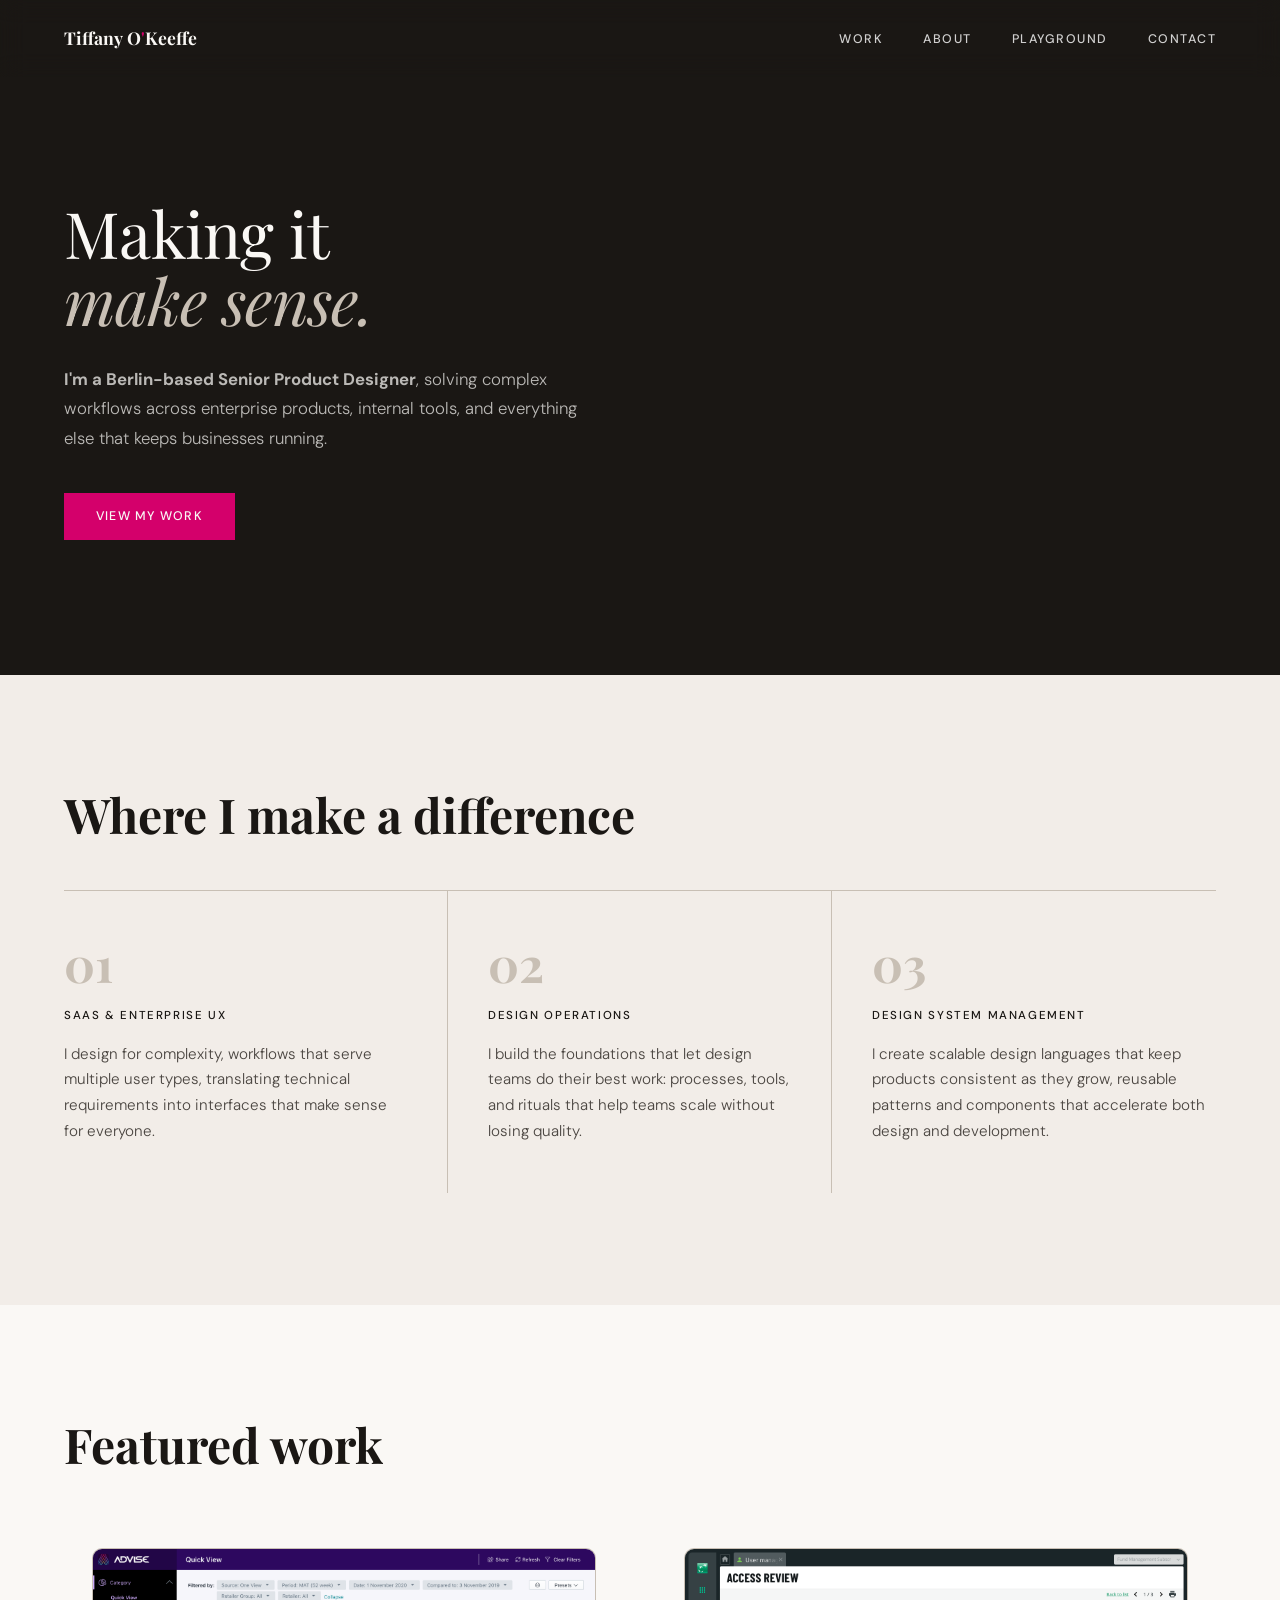
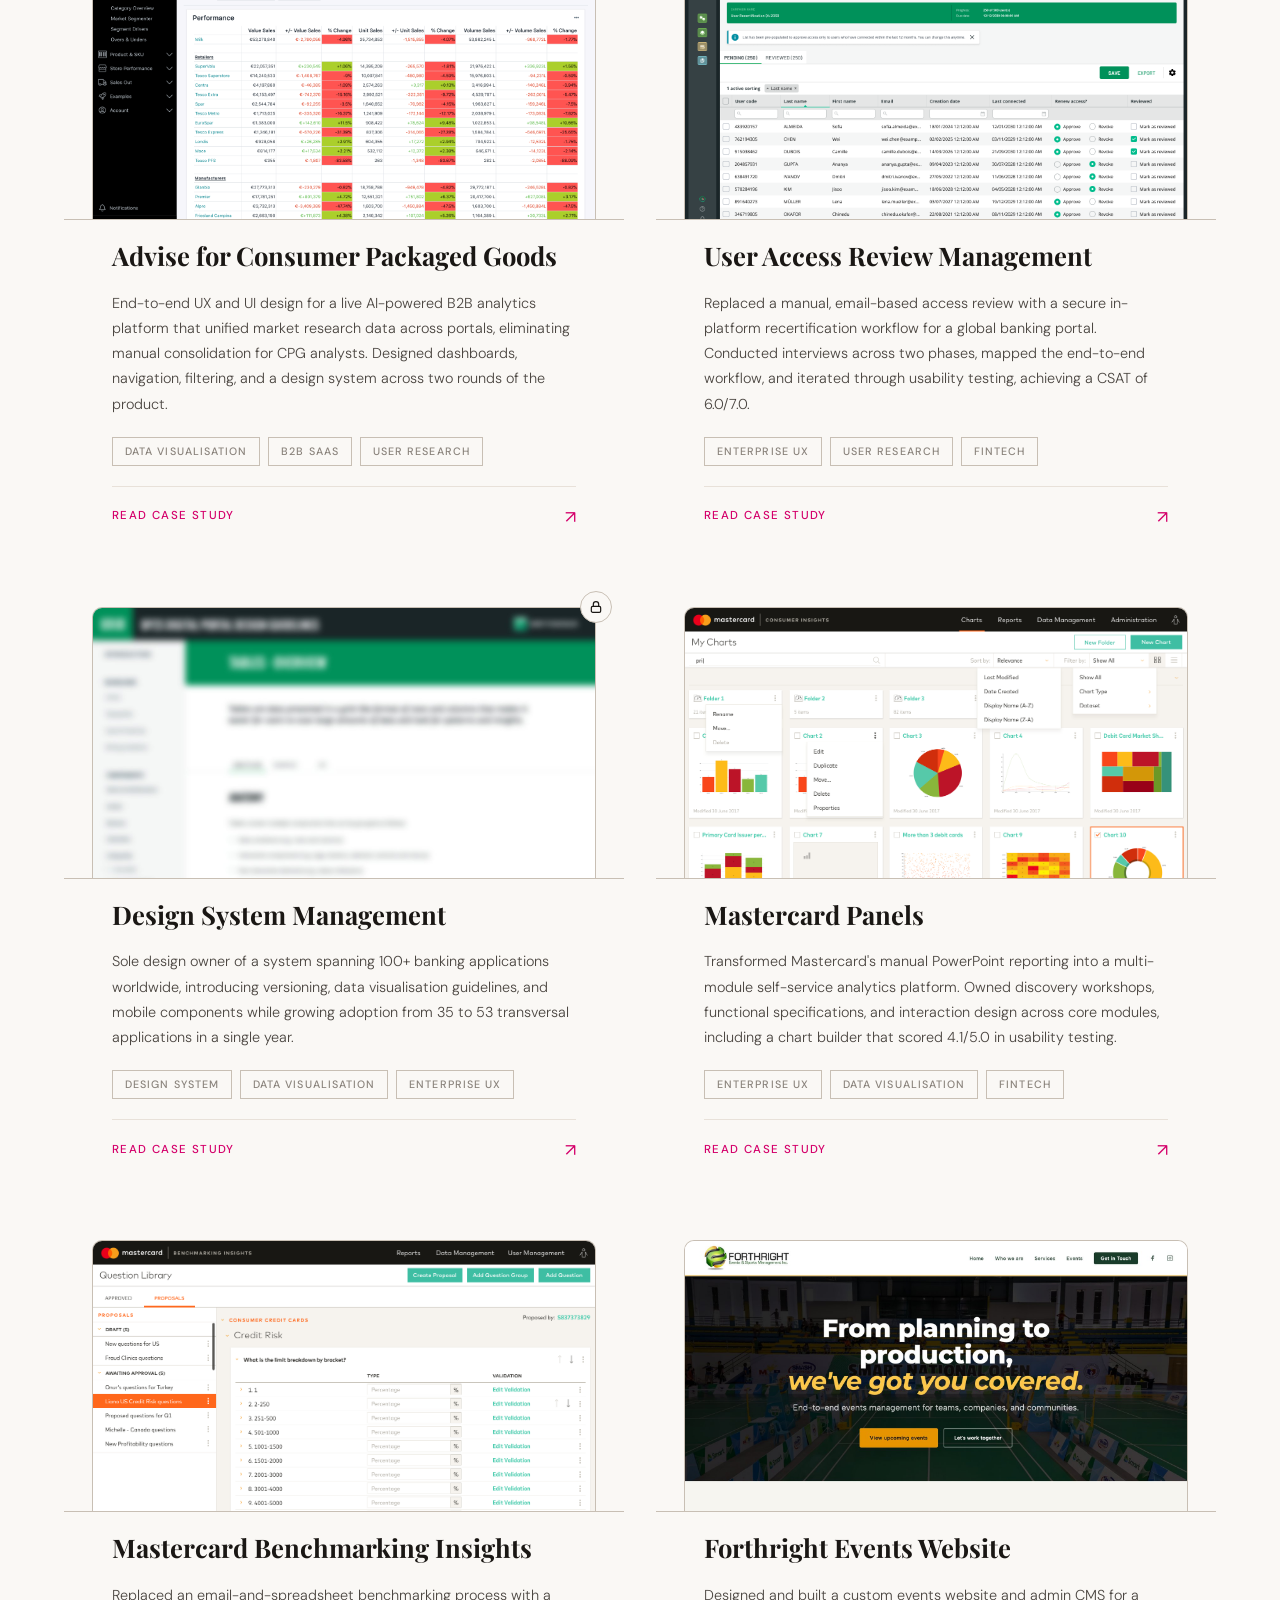
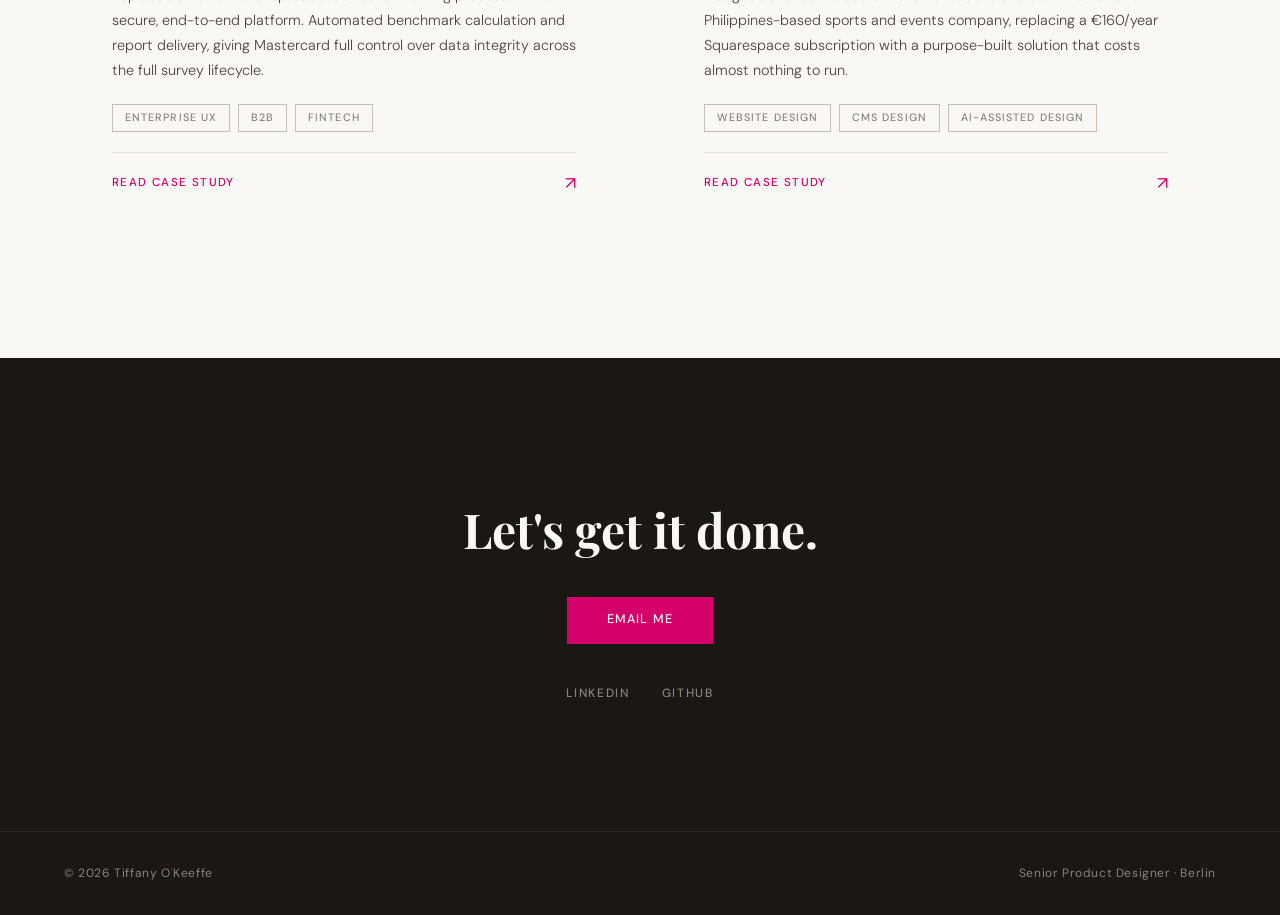
==== commit 1ec92916: "Reverted hero copy" ====
--- a/index.html
+++ b/index.html
@@ -33,12 +33,8 @@
     <section class="hero" id="hero">
       <video autoplay muted loop playsinline id="hero-video" style="position:absolute;inset:0;width:100%;height:100%;object-fit:cover;opacity:0.45;"></video>
       <div class="hero-content">
-        <h1 class="hero-title">
-          <span class="hero-collapse"><strong class="hero-fade">There's nothing special</strong></span>
-          <span class="nowrap"><strong>about me.</strong><span class="hero-fade"> But</span></span><br>
-          I get the job done.
-        </h1>
-        <p class="hero-subtitle"><strong>I'm a Berlin-based Senior Product Designer</strong>, solving for complex workflows in enterprise products, internal and admin tools, and everything else that keeps businesses running.</p>
+        <h1 class="hero-title">Making it<br><em>make sense.</em></h1>
+        <p class="hero-subtitle"><strong>I'm a Berlin-based Senior Product Designer</strong>, solving complex workflows across enterprise products, internal tools, and everything else that keeps businesses running.</p>
         <a href="#work" class="hero-cta">View my work</a>
       </div>
     </section>
--- a/css/style.css
+++ b/css/style.css
@@ -313,10 +313,15 @@
 .cs-next-arrow { font-size: 2rem; color: var(--pink); }
 
 /* Page-specific components */
-.design-carousel { background: transparent; padding: 3rem 4rem; margin: 2rem -4rem; }
-.design-carousel-grid { display: grid; grid-template-columns: repeat(3, 1fr); gap: 2rem; }
+.design-carousel { background: transparent; padding: 1.5rem 4rem; margin: 0; }
+.cs-bleed { padding: 3rem 4rem; }
+.design-carousel-grid { display: grid; grid-template-columns: repeat(3, 1fr); gap: 2rem; max-width: 1200px; margin: 0 auto; }
 .design-carousel-item { background: transparent; padding: 0; }
 .design-carousel-caption { font-size: 0.78rem; color: var(--ink-muted); font-style: italic; margin-top: 1.5rem; text-align: center; line-height: 1.5; }
+/* tighten the space above and below the full-width image rows */
+.cs-content:has(+ .design-carousel) { padding-bottom: 0; }
+.cs-content:has(+ .design-carousel) > .cs-section:last-child { margin-bottom: 2rem; }
+.design-carousel + .cs-content { padding-top: 1rem; }
 .decision-list { display: flex; flex-direction: column; gap: 2px; background: var(--greige-mid); margin: 2rem 0; }
 .decision-item { background: var(--white); padding: 2.5rem; display: grid; grid-template-columns: auto 1fr; gap: 2rem; align-items: start; }
 .decision-number { font-family: 'Playfair Display', serif; font-size: 2.5rem; font-weight: 700; color: var(--greige-dark); line-height: 1; }
@@ -342,6 +347,9 @@
 /* ── RESPONSIVE ── */
 @media (max-width: 900px) {
   nav { padding: 1.25rem 2rem; }
+  nav.transparent.scrolled { padding: 1.25rem 2rem; }
+  .case-study { padding: 2rem 1.25rem; }
+  .cs-image { width: calc(100% + 2.5rem); margin: -2rem -1.25rem 0 -1.25rem; }
   nav.transparent { background: rgba(250,248,245,0.97); }
   nav.transparent .nav-logo { color: var(--ink) !important; }
   nav.transparent .nav-hamburger span { background: var(--ink) !important; }
@@ -372,21 +380,24 @@
   .cs-hero { padding: 8rem 2rem 4rem; }
   .cs-hero-inner { grid-template-columns: 1fr; gap: 2rem; padding-bottom: 3rem; }
   .at-a-glance-inner { grid-template-columns: 1fr; gap: 0; padding: 2rem; }
-  .glance-item { border-right: none; padding: 0 0 1.5rem; border-bottom: 1px solid var(--greige-dark); }
+  .glance-item { border-right: none; padding: 0 0 1.5rem; border-bottom: none; }
   .glance-item:last-child { border-bottom: none; padding-bottom: 0; }
   .glance-item:not(:first-child) { padding-left: 0; }
   .cs-content { padding: 4rem 2rem; }
   .pain-points, .questions-grid, .future-phases { grid-template-columns: 1fr; }
+  .pain-points { gap: 0; background: transparent; }
   .img-grid-2, .img-grid-3 { grid-template-columns: 1fr !important; }
   .hero-carousel-inner { grid-template-columns: 1fr; }
   .decision-item { grid-template-columns: 1fr; gap: 0.5rem; }
-  .design-carousel { margin: 2rem -2rem; padding: 2rem; }
+  .design-carousel { margin: 0; padding: 1rem 2rem; }
+  .design-carousel-grid.eq-row { gap: 1.5rem; }
+  .cs-bleed { padding: 1.5rem 2rem; }
   .design-carousel-grid { grid-template-columns: 1fr; }
   .stats-block { grid-template-columns: repeat(2, 1fr); }
   .outcome-stats { grid-template-columns: repeat(2, 1fr); }
   .cs-outcome { margin: 4rem -2rem -4rem; padding: 4rem 2rem; }
   .cs-next { padding: 3rem 2rem; flex-direction: column; align-items: flex-start; }
-  .footer { padding: 1.5rem 2rem; flex-direction: column; gap: 0.5rem; text-align: center; }
+  footer { padding: 1.5rem 2rem; flex-direction: column; gap: 0.5rem; text-align: center; }
   
   /* Stack side-by-side images on mobile */
 .img-grid-2, .img-grid-3 { grid-template-columns: 1fr !important; }
@@ -395,7 +406,7 @@
 /* Reduce padding on image blocks */
 .cs-img-block { padding: 0; }
 .img-grid-item { padding: 0; }
-.design-carousel { padding: 1.5rem; }
+.design-carousel { padding: 1rem 2rem; }
 .design-carousel-grid { grid-template-columns: 1fr; }
 
 /* Stack nav gif and description on mobile */
@@ -415,3 +426,16 @@
 .lightbox-close:hover, .lightbox-close:focus-visible { background: rgba(250,248,245,0.12); }
 @media (max-width: 900px) { .lightbox { padding: 0.75rem; } }
 @media (prefers-reduced-motion: reduce) { .lightbox { transition: none; } }
+
+/* mobile: tighter padding inside boxes (page margins stay at 2rem) */
+@media (max-width: 900px) {
+  .pain-point { padding: 1.25rem 0; }
+  .question-item { padding: 1.25rem; }
+  .future-phase-body { padding: 1.25rem 0; }
+  .decision-item { padding: 1.5rem 0; }
+  .cs-quote, .cs-pullquote-block, .cs-stat-block { padding: 1.5rem 1.25rem; }
+  .outcome-point { padding: 1.25rem; }
+  .outcome-stat-item { padding: 1.25rem 1rem; }
+  .stat-item { padding: 1.5rem 1rem; }
+  .testimonial { padding: 1.5rem 0; }
+}
